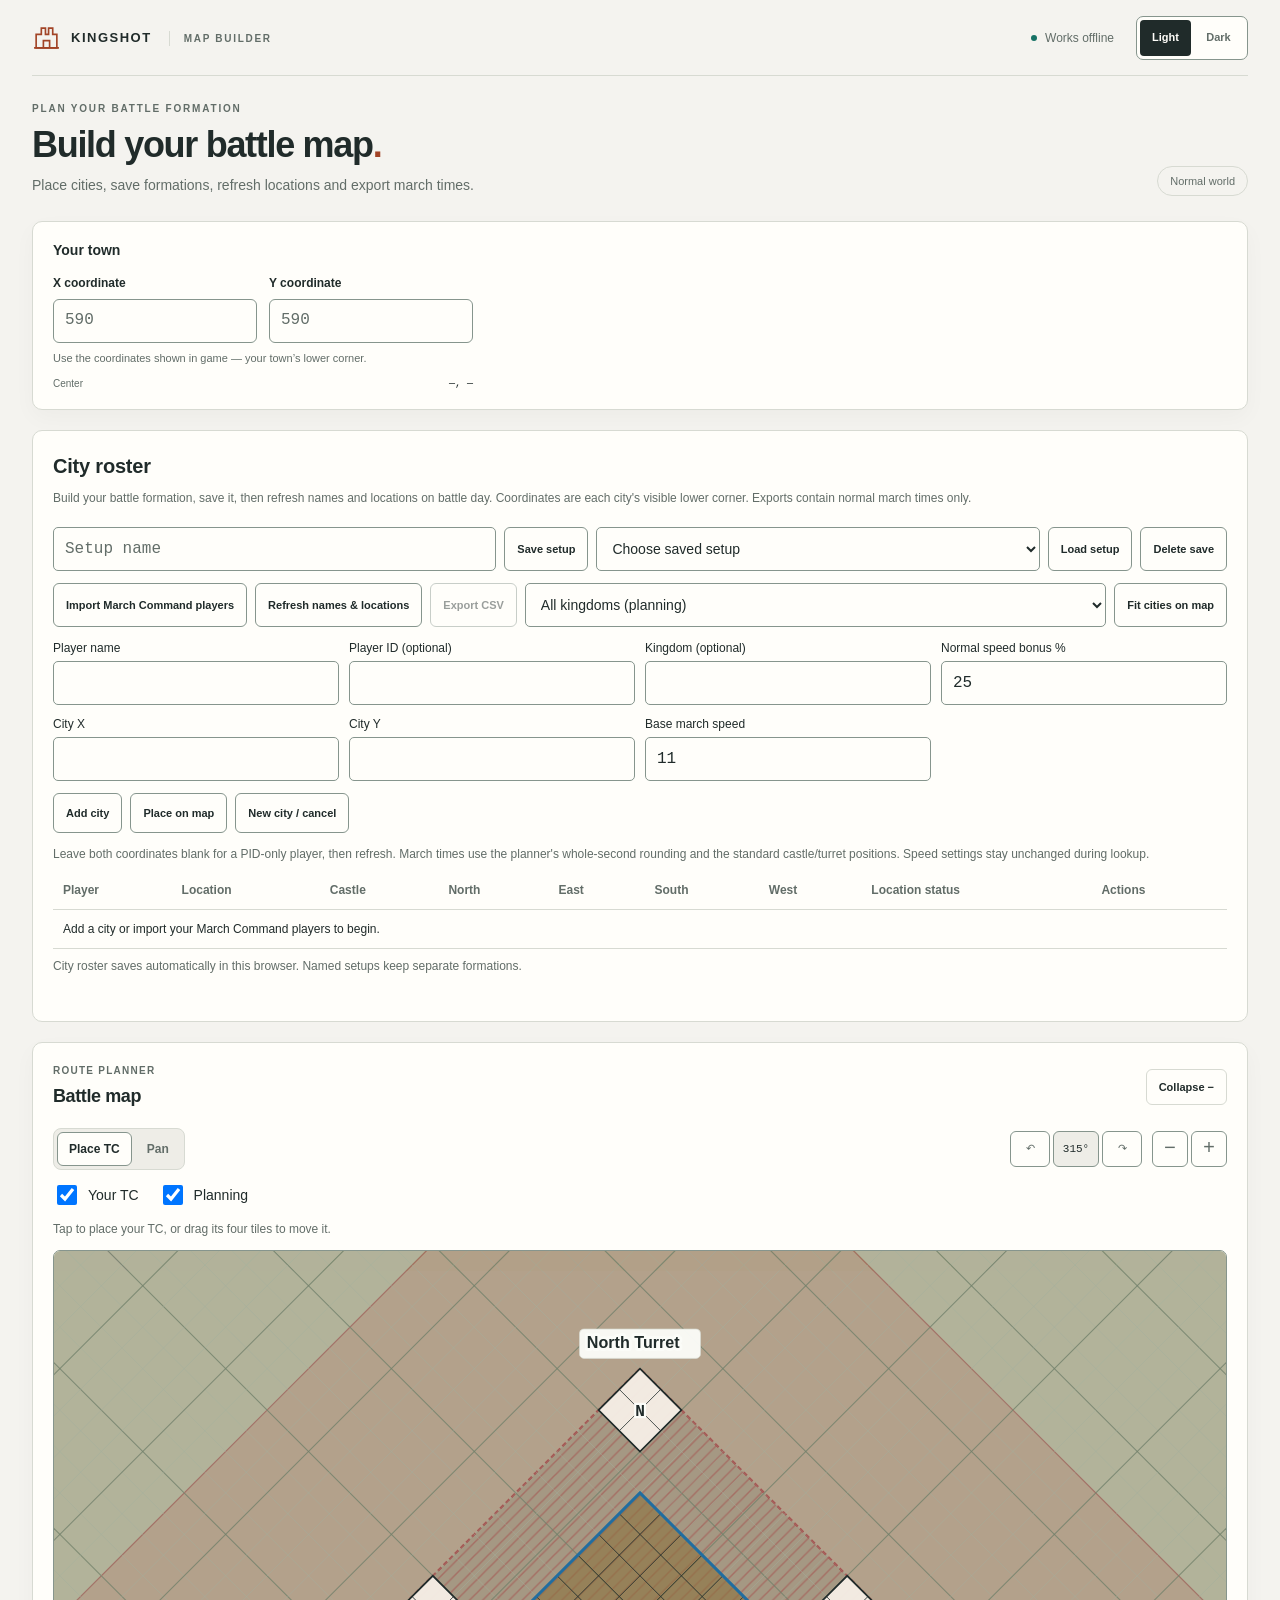
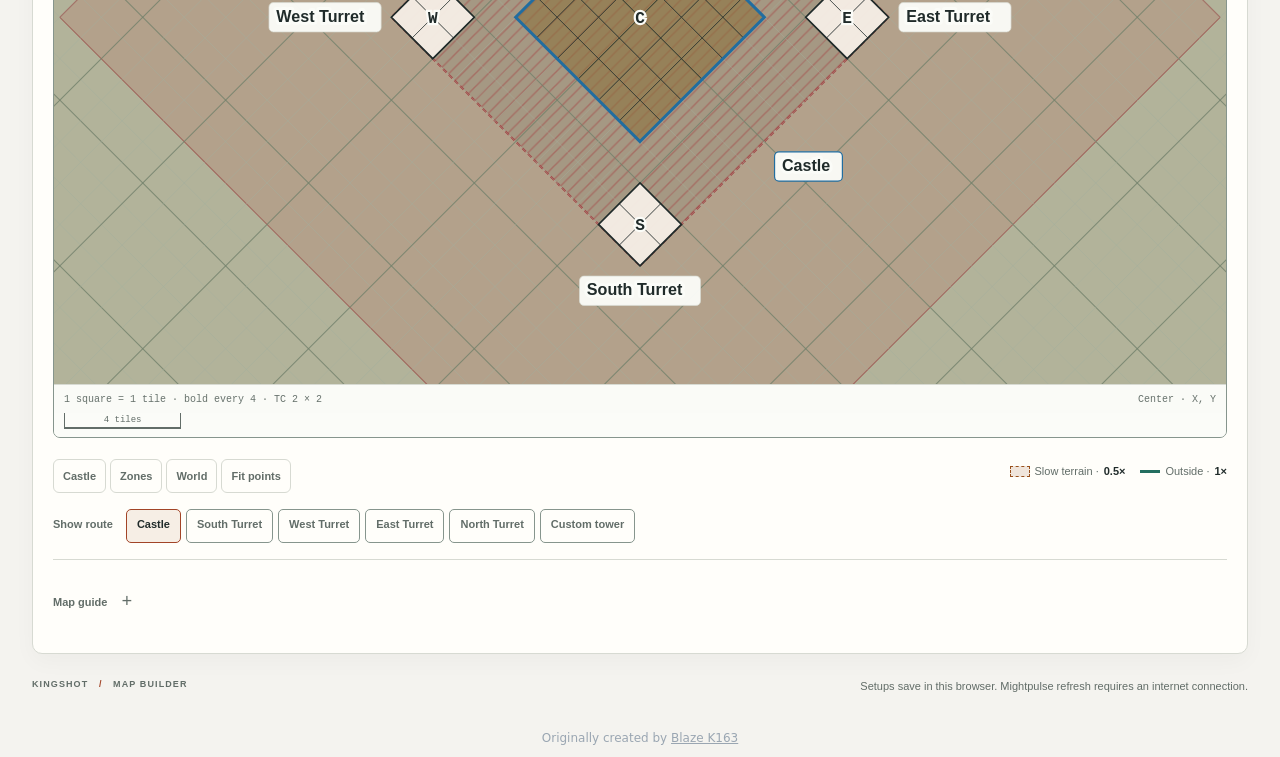
==== map-builder/index.html @ dd264cf0 "Move city formations into Map Builder tab and restore stock March Planner" ====
<!doctype html>
<html lang="en" data-edition="normal-all-marches">
<head>
<meta charset="utf-8"><meta name="viewport" content="width=device-width,initial-scale=1"><meta name="color-scheme" content="light dark">
<meta name="description" content="Build and save Kingshot city formations, refresh player locations and export castle and turret march times.">
<title>Kingshot · Map Builder</title>
<script>try { const theme=localStorage.getItem('march-theme-normal-all-marches'); if (["light", "dark"].includes(theme)) document.documentElement.dataset.theme=theme; } catch {}</script>
<style>
:root{--bg:#f4f3ef;--surface:#fffefa;--surface2:#eeede7;--ink:#202b2a;--muted:#626d68;--line:#d7dad2;--accent:#a24427;--accent-bg:#f6eee5;--pet:#167265;--pet-bg:#e7f2ec;--danger:#a12d32;--input:#fffefa;--focus:#216da0;--shadow:0 8px 22px #1b282308;--mono:ui-monospace,SFMono-Regular,Consolas,"Liberation Mono",monospace;color-scheme:light}
@media(prefers-color-scheme:dark){:root:not([data-theme="light"]){--bg:#111a1a;--surface:#182323;--surface2:#1f2e2d;--ink:#eef1e9;--muted:#a9b8b1;--line:#354642;--accent:#eea681;--accent-bg:#302b24;--pet:#80d8bc;--pet-bg:#203b33;--danger:#ffaaaa;--input:#14201f;--focus:#8acafa;--shadow:none;color-scheme:dark}}
:root[data-theme="dark"]{--bg:#111a1a;--surface:#182323;--surface2:#1f2e2d;--ink:#eef1e9;--muted:#a9b8b1;--line:#354642;--accent:#eea681;--accent-bg:#302b24;--pet:#80d8bc;--pet-bg:#203b33;--danger:#ffaaaa;--input:#14201f;--focus:#8acafa;--shadow:none;color-scheme:dark}
*{box-sizing:border-box}body{margin:0;background:var(--bg);color:var(--ink);font:14px/1.5 -apple-system,BlinkMacSystemFont,"Segoe UI",sans-serif}button,input,select,textarea{font:inherit}button,summary,select{cursor:pointer}button{color:inherit}button:disabled{cursor:default;opacity:.45}a{color:inherit}input,select,textarea{width:100%;min-width:0;background:var(--input);border:1px solid var(--line);color:var(--ink);border-radius:5px;padding:10px 11px;min-height:44px}input{font:16px/1.35 var(--mono);font-variant-numeric:tabular-nums}input::placeholder{color:var(--muted);opacity:.75}input:focus,select:focus{border-color:var(--focus)}:focus-visible{outline:2px solid var(--focus);outline-offset:3px}input[aria-invalid="true"],select[aria-invalid="true"]{border-color:var(--danger)}[hidden]{display:none!important}svg{display:block}h1,h2,h3,p{margin:0}h2{font-size:15px;font-weight:650;letter-spacing:-.2px}h3{font-size:15px;margin-bottom:12px}button{touch-action:manipulation}.app{max-width:1260px;margin:auto;padding:0 32px}.masthead{height:84px;display:flex;align-items:center;justify-content:space-between;border-bottom:1px solid var(--line)}.wordmark{display:flex;align-items:center;gap:10px;text-decoration:none;font-size:13px;font-weight:800;letter-spacing:1.5px}.wordmark svg{width:29px;height:29px;color:var(--accent)}.wordmark-sub{display:inline-block;border-left:1px solid var(--line);margin-left:12px;padding-left:14px;font-size:10px;font-weight:550;letter-spacing:1.7px;color:var(--muted)}.header-tools{display:flex;align-items:center;gap:22px}.offline{display:flex;align-items:center;gap:8px;color:var(--muted);font-size:12px}.offline>span{width:6px;height:6px;border-radius:50%;background:var(--pet)}.icon-button{width:40px;height:40px;border:1px solid var(--line);border-radius:50%;background:transparent;display:grid;place-items:center}.icon-button svg{width:20px;height:20px}.icon-button .sun{display:none}.is-dark .icon-button .sun{display:block}.is-dark .icon-button .moon{display:none}.intro{padding:35px 0 30px;display:flex;justify-content:space-between;gap:20px;align-items:center}.eyebrow{font-size:10px;font-weight:750;letter-spacing:1.8px;color:var(--muted);margin-bottom:8px}h1{font-size:clamp(28px,3.3vw,42px);font-weight:650;letter-spacing:-1.5px;line-height:1.18}h1>span{color:var(--accent)}.intro p{margin-top:10px;color:var(--muted)}.intro-meta{display:grid;gap:7px;text-align:right;font-size:12px;color:var(--muted)}.edition{font-size:10px;font-weight:700;letter-spacing:1.1px;color:var(--accent)}.workspace{display:grid;grid-template-columns:310px minmax(0,1fr);background:var(--surface);border:1px solid var(--line);border-radius:10px;overflow:hidden;box-shadow:var(--shadow)}.controls{border-right:1px solid var(--line)}.control-section{padding:24px;border-bottom:1px solid var(--line)}.control-section:last-child{border:0}.control-section h2{display:flex;align-items:center;gap:8px;margin-bottom:18px}.section-heading{display:flex;align-items:baseline;justify-content:space-between;gap:6px}.step{font:10px var(--mono);color:var(--accent);letter-spacing:-.3px}.text-button{border:0;background:transparent;color:var(--accent);font-size:11px;font-weight:650;padding:9px 0;min-height:40px;white-space:nowrap}.text-button:hover{text-decoration:underline}.field{min-width:0}.field-pair{display:grid;grid-template-columns:1fr 1fr;gap:12px}.field label{display:block;font-size:12px;font-weight:600;margin:0 0 7px}.hint{color:var(--muted);font-size:11px;line-height:1.65;margin-top:9px}.coordinate-readout{margin-top:14px;font-size:10px;color:var(--muted);display:flex;justify-content:space-between;gap:10px}.coordinate-readout span{font-family:var(--mono);color:var(--ink);overflow-wrap:anywhere;text-align:right}.input-affix{position:relative}.input-affix input{padding-right:33px}.input-affix>span{position:absolute;right:13px;top:11px;color:var(--muted);font-family:var(--mono);pointer-events:none}.field-error{display:block;font-size:11px;color:var(--danger);margin-top:5px;line-height:1.5}.field-error:empty{display:none}.base-field{margin-top:19px}.label-note{float:right;font-weight:400;color:var(--muted);font-size:10px}.pet-setting{margin-top:22px;border-top:1px solid var(--line);padding-top:18px}.toggle-label{display:flex;position:relative;align-items:center;justify-content:space-between;gap:16px;cursor:pointer;min-height:38px}.toggle-label strong{display:block;font-size:13px;font-weight:650}.toggle-label small{color:var(--muted);font-size:11px}.toggle-label input{position:absolute;right:0;width:40px;height:24px;min-height:0;opacity:0;margin:0}.switch{flex:none;display:block;width:38px;height:22px;border-radius:20px;background:var(--muted);padding:3px}.switch:after{content:"";display:block;width:16px;height:16px;border-radius:100%;background:var(--surface)}.toggle-label input:checked+.switch{background:var(--pet)}.toggle-label input:checked+.switch:after{transform:translateX(16px)}.toggle-label input:focus-visible+.switch{outline:2px solid var(--focus);outline-offset:4px}#pet-fields{padding-top:16px}.optional{margin-left:auto;color:var(--muted);font-size:8px;letter-spacing:.8px}.custom-section>.field{margin-top:14px}.results{min-width:0;padding:27px 28px 24px}.results-top{display:flex;align-items:center;justify-content:space-between;gap:12px}.results-top .eyebrow{font-size:9px;margin-bottom:6px}.results-top h2{font-size:24px;letter-spacing:-.6px}.button{border:1px solid var(--line);background:var(--surface);border-radius:5px;font-size:11px;font-weight:600;padding:9px 12px;min-height:38px;display:inline-flex;align-items:center;justify-content:center;gap:7px}.button:not(:disabled):hover,.icon-button:hover{background:var(--surface2)}.button svg{width:16px;height:16px}.result-status{display:flex;align-items:center;gap:8px;background:var(--surface2);padding:10px 12px;border-radius:4px;margin-top:23px;color:var(--muted);font-size:11px;min-height:38px}.status-dot{width:5px;height:5px;border-radius:50%;background:var(--muted);flex:none}.result-status.ready .status-dot{background:var(--pet)}.time-key{display:flex;align-items:center;justify-content:space-between;gap:8px;flex-wrap:wrap;margin:20px 0 12px;font-size:10px;color:var(--muted)}.time-key>span:first-child{display:flex;align-items:center;gap:6px}.key-mark{height:6px;width:6px;background:var(--ink);display:inline-block}table{width:100%;border-collapse:collapse;table-layout:fixed}th{color:var(--muted);font-size:9px;font-weight:650;letter-spacing:1px;text-align:right;padding:13px 12px;border-bottom:1px solid var(--line)}th:first-child{text-align:left;padding-left:0;width:33%}th:last-child{padding-right:0}th.pet-column{color:var(--pet)}#pet-header-state{display:inline-block;font:8px var(--mono);margin-left:4px;color:var(--muted)}td{border-bottom:1px solid var(--line);padding:18px 12px;vertical-align:top;text-align:right;min-width:0}td:first-child{padding-left:0;text-align:left}td:last-child{padding-right:0}tr.castle td{background:var(--accent-bg)}tr.castle td:first-child{padding-left:12px;border-radius:5px 0 0 0;border-left:2px solid var(--accent)}tr.castle td:last-child{padding-right:10px;border-radius:0 5px 0 0}.target-name{font-weight:650;font-size:13px;margin-top:2px;line-height:1.4;overflow-wrap:anywhere}.native-name{display:block;font-size:10px;color:var(--muted);font-weight:400;margin-top:2px}.target-coords{font:10px/1.5 var(--mono);color:var(--muted);margin-top:7px;overflow-wrap:anywhere}.time-value{font:500 30px/1.1 var(--mono);letter-spacing:-1.6px;overflow-wrap:anywhere}.time-value .unit{font-size:12px;letter-spacing:0;margin-left:3px;color:var(--muted)}.pet-cell .time-value{color:var(--pet)}.duration{font:10px/1.4 var(--mono);color:var(--muted);margin:6px 0}.raw{font:9px/1.6 var(--mono);color:var(--muted);overflow-wrap:anywhere;word-break:normal}.raw .raw-label{font-family:-apple-system,BlinkMacSystemFont,"Segoe UI",sans-serif;font-size:9px;letter-spacing:.1px}.empty-value{font:24px/1.2 var(--mono);color:var(--line)}.cell-note{font-size:10px;color:var(--muted);margin-top:5px;line-height:1.5}.cell-error{font-size:11px;line-height:1.5;color:var(--muted)}.result-foot{display:flex;justify-content:space-between;gap:12px;font-size:10px;color:var(--muted);padding:14px 0 20px}details{border-top:1px solid var(--line)}summary{list-style:none;padding:17px 0;display:flex;align-items:center;gap:12px;font-size:12px;font-weight:650;min-height:48px}summary::-webkit-details-marker{display:none}summary:after{content:"+";font:18px var(--mono);color:var(--muted);margin-left:2px}details[open]>summary:after{content:"−"}.summary-note{color:var(--muted);font-size:10px;font-weight:400;margin-left:auto;text-align:right}.details-content{padding:0 0 20px}.details-content p{color:var(--muted);font-size:12px;line-height:1.7;margin-bottom:12px}.route-details .field{max-width:260px;margin-bottom:16px}#route-content{font-size:11px;color:var(--muted)}.route-endpoints{font:11px var(--mono);margin:14px 0;overflow-wrap:anywhere}.segment-list{display:grid;gap:9px;margin:14px 0}.segment{border-left:2px solid var(--line);padding:4px 0 4px 10px;display:grid;gap:4px;overflow-wrap:anywhere}.segment strong{color:var(--ink);font-size:11px}.segment code{font-size:10px;font-family:var(--mono)}.model-note{font-size:11px;line-height:1.75;color:var(--muted);border-top:1px solid var(--line);padding-top:16px}.model-note strong{font-weight:600;color:var(--ink)}.model-note em{font-style:normal}.support{margin-top:24px;border-bottom:1px solid var(--line)}.support details:first-child{border-top:0}.support summary{padding:18px 0;font-size:13px}.support .details-content{padding:2px 0 24px}.preset-grid{display:grid;grid-template-columns:repeat(5,minmax(0,1fr));gap:18px;margin:18px 0}.preset-block{min-width:0}.preset-block h3{font-size:12px;margin-bottom:12px}.preset-block .field-pair{gap:7px}.preset-block input{font-size:13px;padding:8px}.preset-block .field label{font-size:10px}.preset-block .alias-field{margin-top:10px}.preset-block select{font-size:11px;padding:8px}.preset-block .preset-center{font-size:10px;margin:8px 0 0;overflow-wrap:anywhere}.notes-grid{display:grid;grid-template-columns:1fr 1fr;gap:48px}.formula{font-family:var(--mono);background:var(--surface2);border-left:2px solid var(--accent);padding:14px;font-size:11px!important;overflow-wrap:anywhere}footer{display:flex;justify-content:space-between;gap:15px;color:var(--muted);font-size:10px;padding:25px 0 30px}footer>span:first-child{font-weight:650;font-size:9px;letter-spacing:1.1px}.footer-slash{padding:0 7px;color:var(--accent)}.notice{position:fixed;bottom:22px;left:50%;transform:translateX(-50%);max-width:calc(100% - 28px);background:var(--ink);color:var(--surface);font-size:12px;padding:12px 18px;border-radius:6px;box-shadow:0 6px 24px #0002;z-index:3;pointer-events:none}.notice:empty{display:none}#copy-fallback{margin-top:22px}#copy-fallback label{display:block;margin-bottom:8px}#copy-text{font-family:var(--mono);font-size:12px}.sr-only{position:absolute;width:1px;height:1px;padding:0;margin:-1px;overflow:hidden;clip:rect(0,0,0,0);white-space:nowrap;border:0}.no-script{padding:20px;color:var(--danger)}
@media(min-width:1100px){.results{padding-left:36px;padding-right:36px}td{padding-top:19px;padding-bottom:19px}.time-value{font-size:33px}}
@media(max-width:900px){.app{padding:0 22px}.workspace{grid-template-columns:280px minmax(0,1fr)}.control-section{padding:20px}.results{padding:23px 20px}.results-top h2{font-size:21px}.time-value{font-size:26px}.results-top .button{padding:8px;font-size:10px}.time-key{font-size:9px}.preset-grid{grid-template-columns:repeat(3,minmax(0,1fr))}td,th{padding-left:8px;padding-right:8px}.intro-meta{display:none}}
@media(max-width:740px){.app{padding:0 18px}.masthead{height:68px}.wordmark-sub{font-size:8px;margin-left:8px;padding-left:9px}.header-tools{gap:12px}.offline{display:none}.intro{padding:26px 0 22px}.intro p{font-size:12px}.workspace{grid-template-columns:1fr}.controls{border-right:0;display:grid;grid-template-columns:1fr 1fr;border-bottom:1px solid var(--line)}.control-section{padding:20px}.control-section:first-child{border-right:1px solid var(--line)}.control-section:nth-child(2){grid-row:span 2;border-bottom:0}.custom-section{border-right:1px solid var(--line)!important}.results{padding:24px}.results-top h2{font-size:24px}.time-value{font-size:31px}.time-key{font-size:10px}.notes-grid{gap:24px}.model-note{font-size:11px}.result-foot{padding-bottom:16px}}
@media(max-width:510px){.app{padding:0 12px}.wordmark{font-size:11px;letter-spacing:1px}.wordmark-sub{display:none}.intro{padding-top:24px}.eyebrow{font-size:9px}h1{font-size:29px;letter-spacing:-1px}.controls{display:block}.control-section{padding:20px;border-right:0!important}.control-section:nth-child(2){border-bottom:1px solid var(--line)}.control-section h2{font-size:14px}.custom-section{border-right:0!important}.results{padding:23px 14px 20px}.results-top h2{font-size:23px}.results-top .button{font-size:10px;padding:8px}.results-top .eyebrow{font-size:8px}.time-key{font-size:9px;align-items:flex-start;flex-direction:column;gap:4px;margin-top:15px}.result-status{margin-top:18px}.time-value{font-size:26px;letter-spacing:-1.2px}.target-name{font-size:11px}.target-coords{font-size:9px}.native-name{font-size:9px}.raw{font-size:9px}.duration{font-size:9px}th{font-size:8px;letter-spacing:.5px;padding:12px 5px}th:first-child{width:33%}td{padding:18px 5px}tr.castle td:first-child{padding-left:7px}tr.castle td:last-child{padding-right:6px}.pet-column #pet-header-state{display:block;margin-left:0;margin-top:2px}.time-value .unit{font-size:10px;margin-left:2px}.summary-note{font-size:9px;max-width:48%}.support summary{font-size:12px}.preset-grid{grid-template-columns:1fr 1fr;gap:20px 16px}.notes-grid{grid-template-columns:1fr;gap:12px}footer{flex-direction:column;gap:6px}.result-foot{font-size:9px}.cell-note{font-size:9px}.label-note{font-size:10px}}
.raw{margin-top:8px;font-size:11px}.raw .raw-label{font-size:10px}.time-value .unit{margin-left:5px}.toggle-label{min-height:44px}.icon-button{width:44px;height:44px}
@media(min-width:741px){.control-section{padding-top:20px;padding-bottom:20px}.control-section h2{margin-bottom:13px}.base-field{margin-top:15px}.pet-setting{margin-top:17px;padding-top:13px}.hint{line-height:1.55}.coordinate-readout{margin-top:10px}#pet-fields{padding-top:11px}}
@media(max-width:510px){.raw{font-size:10px;line-height:1.6}.raw .raw-label{font-size:9px}.control-section{padding-top:17px;padding-bottom:17px}.control-section h2{margin-bottom:12px}.hint{margin-top:7px;line-height:1.55}.base-field{margin-top:15px}.pet-setting{margin-top:16px;padding-top:12px}.time-value .unit{margin-left:3px}}
:root{--control-line:#86958d}
@media(prefers-color-scheme:dark){:root:not([data-theme="light"]){--control-line:#667e73}}
:root[data-theme="dark"]{--control-line:#667e73}
input,select,textarea,.button,.icon-button{border-color:var(--control-line)}input::placeholder{opacity:1}.mobile-jump{display:none;color:var(--accent);font-size:12px;font-weight:600;padding:12px 0 0;min-height:44px}
@media(max-width:740px){.mobile-jump{display:inline-flex;gap:8px;align-items:center}.raw .raw-label{display:block}}
@media(prefers-reduced-motion:no-preference){.switch:after{transition:transform .15s}}

/* The third choice reveals the portrait; the normal themes retain their compact intro. */
.theme-picker{display:flex;gap:2px;padding:3px;border:1px solid var(--control-line);border-radius:7px;background:var(--surface);flex:none}
.theme-picker button{border:0;border-radius:4px;background:transparent;color:var(--muted);min-height:36px;min-width:51px;padding:8px 10px;font-size:11px;font-weight:650}
.theme-picker button:hover{background:var(--surface2);color:var(--ink)}
.theme-picker button[aria-pressed="true"]{background:var(--ink);color:var(--surface)}
.theme-picker button:focus-visible{outline-offset:1px}

@media(max-width:900px){footer{flex-wrap:wrap}.header-tools{gap:14px}}
@media(max-width:510px){.theme-picker button{min-width:46px;padding:8px;font-size:10px}.masthead{gap:8px}.header-tools{gap:0}}


.display-controls{display:flex;align-items:center;justify-content:flex-end;gap:10px;margin-top:16px;flex-wrap:wrap}
.display-controls>span{font-size:11px;color:var(--muted)}
.format-picker{display:flex;gap:2px;padding:3px;border:1px solid var(--control-line);border-radius:6px;background:var(--surface)}
.format-picker button{border:0;border-radius:3px;background:transparent;color:var(--muted);min-height:36px;padding:8px 12px;font-size:11px;font-weight:600;white-space:nowrap}
.format-picker button:hover{background:var(--surface2);color:var(--ink)}
.format-picker button[aria-pressed="true"]{background:var(--ink);color:var(--surface)}
.format-picker button:focus-visible{outline-offset:1px}
.display-controls+.time-key{margin-top:14px}
@media(max-width:510px){.display-controls{justify-content:space-between;gap:6px}.format-picker button{padding:8px 10px;font-size:10px}.result-foot #time-format-note{text-align:right;max-width:55%}[data-display-format="minutes-seconds"] .time-value{font-size:24px;letter-spacing:-1.2px}}



/* Map edition: a compact plotting surface using the existing theme tokens. */
.map-panel{--map-zone:#eee7d2;--map-zone-edge:#8d7340;--map-grid:#b8c2b6;--map-bg:#edf2e9;--map-route:#326d60;--map-slow:#966522;--map-label:#fafaf5;margin:18px 0 24px;padding:18px;border:1px solid var(--line);border-radius:7px;background:var(--surface);min-width:0}
.is-dark .map-panel{--map-zone:#343628;--map-zone-edge:#bba16b;--map-grid:#4d6258;--map-bg:#14201f;--map-route:#8ac7b2;--map-slow:#efbd78;--map-label:#172421}
[data-theme="mike"] .map-panel{--map-zone:#242c38;--map-zone-edge:#839cab;--map-grid:#3c5068;--map-bg:#0b111c;--map-route:#66dffe;--map-slow:#e3ba8e;--map-label:#101521}
[data-theme="furion"] .map-panel{--map-zone:#303821;--map-zone-edge:#a6a468;--map-grid:#405942;--map-bg:#0d1912;--map-route:#79d7c3;--map-slow:#d8c48b;--map-label:#121f18}
.map-heading{display:flex;justify-content:space-between;align-items:center;gap:10px;margin-bottom:13px}.map-heading .eyebrow{font-size:8px;letter-spacing:1.3px;margin-bottom:5px}.map-heading h3{font-size:16px;font-weight:650;letter-spacing:-.3px;margin:0}.map-badge{font:8px var(--mono);letter-spacing:.8px;color:var(--muted);white-space:nowrap}
.map-toolbar{display:flex;align-items:center;justify-content:space-between;gap:8px;margin-bottom:12px;flex-wrap:wrap}.map-modes,.map-zoom{display:flex;gap:3px}.map-modes{padding:3px;border:1px solid var(--control-line);border-radius:5px}.map-panel button{font-size:11px;font-weight:600;background:var(--surface);color:var(--muted);border:1px solid var(--control-line);border-radius:4px;min-height:40px;padding:8px 11px}.map-modes button{border:0;min-height:34px;padding:7px 12px}.map-panel button:hover{color:var(--ink);background:var(--surface2)}.map-panel button[aria-pressed="true"]{background:var(--ink);color:var(--surface)}.map-zoom button{font:22px/1 var(--mono);width:40px;padding:4px}.map-panel button:focus-visible{outline-offset:2px}
.map-viewport{position:relative;border:1px solid var(--control-line);border-radius:5px;overflow:hidden;background:var(--map-bg)}#march-map-svg{display:block;width:100%;height:auto;aspect-ratio:8/5;touch-action:none;user-select:none;cursor:crosshair;color:var(--ink)}#march-map-svg:focus-visible{outline-offset:-4px}#march-map-svg[data-map-mode="pan"]{cursor:grab}#march-map-svg.is-dragging{cursor:grabbing}.map-readout{position:relative;display:flex;justify-content:space-between;gap:8px;background:var(--map-label);border-top:1px solid var(--line);padding:5px 9px;font:9px/1.4 var(--mono);color:var(--muted);pointer-events:none;opacity:.96}.map-readout span{overflow-wrap:anywhere}
.map-grid-line{stroke:var(--map-grid);stroke-width:.7;opacity:.48;vector-effect:non-scaling-stroke}.map-grid-major{stroke-width:1;opacity:.75}.map-zone-central{fill:var(--map-zone);stroke:var(--map-zone-edge);stroke-width:1.5;stroke-dasharray:6 4;vector-effect:non-scaling-stroke}.map-zone-hatch{stroke:var(--map-zone-edge);stroke-width:.5;opacity:.14}.map-zone-label{fill:var(--ink);font-family:var(--mono);font-weight:600;letter-spacing:.7px;paint-order:stroke;stroke:var(--map-zone);stroke-width:5;stroke-linejoin:round;pointer-events:none}.map-route-normal,.map-route-slow{fill:none;stroke-width:3;vector-effect:non-scaling-stroke;stroke-linecap:round;pointer-events:none}.map-route-normal{stroke:var(--map-route)}.map-route-slow{stroke:var(--map-slow);stroke-dasharray:7 4}.map-route-node{fill:var(--surface);stroke:var(--map-slow);stroke-width:1.5;vector-effect:non-scaling-stroke;pointer-events:none}.map-marker{cursor:pointer;outline:none}.map-marker[data-kind="town"],.map-marker[data-kind="custom"]{cursor:grab}.map-marker-dot{fill:var(--ink);stroke:var(--surface);stroke-width:2;vector-effect:non-scaling-stroke}.map-marker[data-kind="town"] .map-marker-dot{fill:var(--accent)}.map-marker[data-kind="custom"] .map-marker-dot{fill:var(--pet)}.map-marker[data-kind="castle"] .map-marker-dot{fill:var(--accent)}.map-marker-halo{fill:none;stroke:var(--ink);stroke-width:1.5;vector-effect:non-scaling-stroke;opacity:.4}.map-marker.is-selected .map-marker-halo,.map-marker:focus-visible .map-marker-halo{stroke:var(--focus);stroke-width:3;opacity:1}.map-marker:focus-visible .map-marker-dot{stroke:var(--focus);stroke-width:3}.map-marker.is-overlap .map-marker-halo{stroke-dasharray:3 3}.map-marker-label,.map-marker-time{fill:var(--ink);font-family:-apple-system,BlinkMacSystemFont,"Segoe UI",sans-serif;font-weight:600;paint-order:stroke;stroke:var(--map-label);stroke-width:4;stroke-linejoin:round;pointer-events:none}.map-marker-time{font-family:var(--mono);font-weight:400;fill:var(--muted)}.map-cursor-line{stroke:var(--focus);stroke-width:1.5;stroke-dasharray:3 3;vector-effect:non-scaling-stroke;pointer-events:none}.map-cursor-dot{fill:var(--surface);stroke:var(--focus);stroke-width:2;vector-effect:non-scaling-stroke;pointer-events:none}
.map-view-controls{display:flex;gap:6px;margin-top:10px;flex-wrap:wrap}.map-view-controls button{background:transparent;border-color:var(--line);font-size:10px;padding:7px 10px;min-height:36px}.map-legend{display:flex;align-items:center;gap:7px 15px;flex-wrap:wrap;font-size:10px;color:var(--muted);margin:13px 0 10px}.map-legend>span{display:inline-flex;align-items:center;gap:6px}.map-swatch{display:inline-block;width:10px;height:10px;border-radius:2px;background:var(--map-bg);border:1px solid var(--map-grid);flex:none}.map-swatch.slow{background:var(--map-zone);border-color:var(--map-zone-edge)}.map-swatch.town{border-radius:50%;background:var(--accent);border-color:var(--accent)}.map-swatch.custom{background:var(--pet);border-color:var(--pet);transform:rotate(45deg);width:8px;height:8px}.map-help,.map-coordinate-note,.map-status{font-size:11px;line-height:1.55;color:var(--muted)}.map-coordinate-note{font-size:10px;margin-top:4px}.map-status{margin-top:10px;font-size:10px;min-height:16px}.map-selection{margin-top:14px;padding:13px 0 12px;border-top:1px solid var(--line);font-size:12px;line-height:1.65;overflow-wrap:anywhere}.map-selection strong{color:var(--ink)}.map-selection span{font-variant-numeric:tabular-nums}.map-selection p{margin:3px 0 0;color:var(--muted);font-size:11px}.map-targets{display:grid;grid-template-columns:repeat(3,minmax(0,1fr));gap:6px}.map-panel .map-target-button{display:flex;flex-direction:column;align-items:flex-start;text-align:left;padding:9px 10px;gap:4px;min-height:61px;min-width:0;overflow-wrap:anywhere}.map-target-name{font-size:11px;font-weight:650}.map-target-time{font:11px/1.55 var(--mono)}.map-target-state{font-size:10px;font-weight:400}.map-panel .map-target-button[aria-pressed="true"]{background:var(--accent-bg);color:var(--ink);border-color:var(--accent)}.map-panel .map-target-button:disabled{opacity:.75}.map-target-button .pet-time{color:var(--pet)}
@media(max-width:1100px) and (min-width:741px){.map-panel{padding:13px}.map-badge{display:none}.map-modes button{padding:7px 8px}.map-targets{grid-template-columns:repeat(2,minmax(0,1fr))}}
@media(max-width:510px){.map-panel{padding:11px;margin-top:15px;margin-left:-4px;margin-right:-4px}.map-heading h3{font-size:15px}.map-badge{display:none}.map-heading .eyebrow{font-size:8px}.map-toolbar{gap:8px}.map-modes{width:100%;justify-content:space-between}.map-modes button{padding:7px 9px;flex:1;font-size:10px;min-height:36px}.map-zoom{margin-left:auto}.map-toolbar{margin-bottom:8px}.map-readout{font-size:8px;padding:4px 6px}.map-readout span:first-child{max-width:36%}.map-view-controls{gap:4px}.map-view-controls button{padding:7px;font-size:9px;flex:1;min-height:40px}.map-legend{font-size:9px;gap:7px 10px}.map-help{font-size:10px}.map-coordinate-note{font-size:9px}.map-targets{grid-template-columns:repeat(2,minmax(0,1fr))}.map-panel .map-target-button{padding:8px;min-height:67px}.map-target-time{font-size:10px}.map-target-name{font-size:10px}}

.map-marker-icon{color:var(--surface);pointer-events:none}.map-marker-leader{stroke:var(--muted);stroke-width:1;stroke-dasharray:2 2;vector-effect:non-scaling-stroke;pointer-events:none}.map-marker-hit{fill:transparent;stroke:none}

.map-marker-letter{fill:var(--surface);font-family:var(--mono);font-weight:700;pointer-events:none}
.map-marker-origin{fill:var(--ink);pointer-events:none}#map-cluster-note{margin:0 0 9px}
.map-tools{display:flex;align-items:center;gap:12px;margin-left:auto}.map-rotation{display:flex;gap:3px}.map-panel .map-rotation button{font-size:11px;min-width:40px;padding:7px 8px;white-space:nowrap}.map-panel #map-reset-rotation{min-width:46px;color:var(--ink);background:var(--surface2);font-family:var(--mono);font-variant-numeric:tabular-nums}#map-angle{display:inline-block;min-width:3ch;text-align:center}
@media(max-width:510px){.map-tools{width:100%;justify-content:space-between;gap:6px;margin-left:0}.map-tools .map-zoom{margin-left:0}.map-panel .map-rotation button{font-size:10px;padding:7px;min-width:38px}.map-panel #map-reset-rotation{min-width:42px}.map-tools .map-zoom button{width:36px;min-width:36px}}


/* Extend the existing field-tool palette and controls; keep all three editions. */
.march-choice>.field+.field{margin-top:14px}.march-choice{background:var(--accent-bg)}
.conditional-fields{border-top:1px solid var(--line);margin-top:15px;padding-top:14px}
.check-label{display:flex;align-items:center;gap:9px;font-size:12px;font-weight:600;min-height:44px;cursor:pointer}
.check-label input{width:18px;height:18px;min-height:18px;flex:none;accent-color:var(--accent);margin:0}
#hunting-fields{margin-top:18px}#speed-rule{color:var(--accent)}
.march-context{padding:11px 13px;border-left:2px solid var(--accent);background:var(--accent-bg);font-size:12px;line-height:1.65;margin:16px 0 4px}
.march-context:empty{display:none}.march-context strong{font-weight:650}
.cap-note{font-size:10px;color:var(--accent);margin-top:7px}.custom-section>.field-pair{margin-top:14px}
#comparison-kind-field{margin:0 0 14px}#base-speed:disabled{opacity:.75;cursor:not-allowed}
.map-targets:has(>.map-target-button:only-of-type){grid-template-columns:1fr}
.profile-facts{font:11px/1.7 var(--mono);overflow-wrap:anywhere}
@media(min-width:511px) and (max-width:740px){
  .controls{grid-template-columns:1fr 1fr;align-items:start}
  .controls .control-section{grid-row:auto;border-bottom:1px solid var(--line)}
  .controls .march-choice{grid-column:1/-1;border-right:0;display:grid;grid-template-columns:1fr 1fr;gap:0 20px}
  .march-choice h2,.march-choice>.hint,.march-choice>.conditional-fields{grid-column:1/-1}
  .march-choice>.field+.field{margin-top:0}
  .controls .town-section{grid-column:1;grid-row:2}
  .controls .speed-section{grid-column:2;grid-row:2 / span 2;border-left:1px solid var(--line)}
  .controls .custom-section{grid-column:1;grid-row:3;border-right:0!important}
}
@media(max-width:510px){.march-context{font-size:11px}.march-choice{padding-top:20px;padding-bottom:20px}}

/* Battle map: true tile footprints, crisp zones, and two discrete terrain speeds. */
.map-panel{--map-zone:#e9e3d6;--map-zone-edge:#8d7340;--map-grid:#a4b1a0;--map-grid-strong:#71806b;--map-bg:#eef1e8;--map-route:#236e60;--map-slow:#98501c;--map-label:#fbfcf8;--map-forbidden:#a54545;margin:24px 0;padding:20px;border:1px solid var(--line);border-radius:10px;background:var(--surface);min-width:0}
.is-dark .map-panel{--map-zone:#343628;--map-zone-edge:#bba16b;--map-grid:#496052;--map-grid-strong:#8b9e8d;--map-bg:#16201b;--map-route:#76d9bf;--map-slow:#efb175;--map-label:#19251f;--map-forbidden:#ef9494}
[data-theme="mike"] .map-panel{--map-zone:#242c38;--map-zone-edge:#839cab;--map-grid:#3c5068;--map-grid-strong:#839cb8;--map-bg:#0d1420;--map-route:#66dffe;--map-slow:#edb88a;--map-label:#131c2a}
[data-theme="furion"] .map-panel{--map-zone:#303821;--map-zone-edge:#a6a468;--map-grid:#405942;--map-grid-strong:#8caa84;--map-bg:#111d15;--map-route:#79d7c3;--map-slow:#e8c48b;--map-label:#18261c}
.map-heading{display:flex;justify-content:space-between;align-items:center;gap:12px;margin-bottom:18px}.map-heading .eyebrow{font-size:10px;letter-spacing:1.25px;margin-bottom:5px}.map-heading h3{font-size:20px;font-weight:650;letter-spacing:-.4px;margin:0}.map-panel button{font-size:12px;font-weight:600;background:var(--surface);color:var(--muted);border:1px solid var(--control-line);border-radius:6px;min-height:38px;padding:8px 12px}.map-panel button:hover{color:var(--ink);background:var(--surface2)}.map-panel button:focus-visible{outline:2px solid var(--focus);outline-offset:3px}.map-panel button:disabled{opacity:.45;cursor:not-allowed}.map-panel button[aria-pressed="true"]{background:var(--accent-bg);color:var(--ink);border-color:var(--accent)}
#map-content[hidden]{display:none!important}.map-panel.is-collapsed .map-heading{margin-bottom:0}#map-collapse{color:var(--ink);background:transparent;white-space:nowrap;border-color:var(--line);font-size:11px;min-height:36px}
.map-toolbar{display:flex;align-items:center;justify-content:space-between;gap:10px;flex-wrap:wrap}.map-modes,.map-rotation,.map-zoom{display:flex;align-items:center;gap:3px}.map-modes{padding:3px;border:1px solid var(--line);border-radius:8px;background:var(--surface2)}.map-modes button{border:1px solid transparent;background:transparent;min-height:34px;padding:6px 11px}.map-modes button[aria-pressed="true"]{background:var(--surface);border-color:var(--control-line)}.map-tools{display:flex;align-items:center;gap:10px;margin-left:auto}.map-tools button{width:36px;min-width:36px;min-height:36px;padding:3px;font:20px/1 var(--mono)}.map-panel #map-reset-rotation{width:45px;font:11px/1 var(--mono);color:var(--ink);background:var(--surface2)}#map-angle{display:inline-block;min-width:3ch;text-align:center}.map-help{font-size:12px;line-height:1.5;color:var(--muted);margin:10px 0 12px;min-height:18px}
.map-viewport{position:relative;border:1px solid var(--control-line);border-radius:7px;overflow:hidden;background:var(--map-bg)}#march-map-svg{display:block;width:100%;height:auto;aspect-ratio:8/5;touch-action:none;user-select:none;cursor:crosshair;color:var(--ink)}#march-map-svg:focus-visible{outline:2px solid var(--focus);outline-offset:-4px}#march-map-svg[data-map-mode="pan"]{cursor:grab}#march-map-svg.is-dragging{cursor:grabbing}.map-readout{display:flex;justify-content:space-between;align-items:center;gap:10px;background:var(--map-label);border-top:1px solid var(--line);padding:7px 10px 6px;font:10px/1.5 var(--mono);color:var(--muted);pointer-events:none}.map-readout span{overflow-wrap:anywhere}.map-readout span:last-child{text-align:right}.map-readout .is-invalid{color:var(--map-forbidden);font-weight:650}.map-scale-wrap{padding:0 10px 8px;background:var(--map-label);pointer-events:none}#map-scale{display:block;width:80px;white-space:nowrap;border:solid var(--muted);border-width:0 1px 2px;font:9px/1.6 var(--mono);text-align:center;color:var(--muted)}
.map-grid-line{stroke:var(--map-grid);stroke-width:.7;opacity:.63;vector-effect:non-scaling-stroke}.map-grid-major{stroke:var(--map-grid-strong);stroke-width:1.1;opacity:.78}.map-zone-central{fill:var(--map-zone);stroke:var(--map-zone-edge);stroke-width:1.5;vector-effect:non-scaling-stroke}.map-zone-hatch{stroke:var(--map-zone-edge);stroke-width:.5;opacity:.14}.map-zone-label,.map-tracker-zone-label{fill:var(--ink);font-family:var(--mono);font-weight:650;paint-order:stroke;stroke:var(--map-label);stroke-width:4;stroke-linejoin:round;pointer-events:none}.map-route-underlay,.map-route-normal,.map-route-slow{fill:none;vector-effect:non-scaling-stroke;stroke-linecap:round;pointer-events:none}.map-route-underlay{stroke:var(--map-label);stroke-width:7;opacity:.94}.map-route-normal,.map-route-slow{stroke-width:3.4}.map-route-normal{stroke:var(--map-route)}.map-route-slow{stroke:var(--map-slow);stroke-dasharray:8 5}.map-route-node{fill:var(--map-label);stroke:var(--map-slow);stroke-width:2;vector-effect:non-scaling-stroke;pointer-events:none}
.map-tracker-zone{vector-effect:non-scaling-stroke;stroke-width:1}.map-zone-badlands{fill:#e1e2da;stroke:#85745e}.map-zone-plains{fill:#759267;fill-opacity:.18;stroke:#607b57;stroke-opacity:.8}.map-zone-fertile{fill:#558451;fill-opacity:.19;stroke:#477346;stroke-opacity:.85}.map-zone-ruin,.map-zone-ruins{fill:none;stroke:#625b56;stroke-opacity:.9;stroke-width:1}.map-zone-alert{fill:#b64f4b;fill-opacity:.18;stroke:#9e3d3a;stroke-opacity:.9}.map-zone-core{fill:#43534e;fill-opacity:.12;stroke:var(--map-forbidden);stroke-width:2;stroke-dasharray:5 3}.map-core-hatch{stroke:var(--map-forbidden);stroke-width:1;stroke-opacity:.5}.is-dark .map-zone-badlands{fill:var(--map-bg);stroke:#a39784}.is-dark .map-zone-plains{stroke:#9bbd8e;fill-opacity:.25}.is-dark .map-zone-fertile{stroke:#84b581;fill-opacity:.3}.is-dark .map-zone-ruin,.is-dark .map-zone-ruins{stroke:#b5aca4;fill-opacity:.28}.is-dark .map-zone-alert{stroke:#d8837d;fill-opacity:.24}.is-dark .map-zone-core{stroke:var(--map-forbidden);fill-opacity:.2}
.map-marker{cursor:pointer;outline:none}.map-marker[data-kind="town"],.map-marker[data-kind="custom"]{cursor:grab}.map-marker-hit{fill:transparent;stroke:none}.map-footprint-fill{fill:var(--accent-bg);fill-opacity:.96}.map-footprint-cell{fill:none;stroke:var(--ink);stroke-opacity:.6;stroke-width:.85}.map-footprint-outline{fill:none;stroke:var(--ink);stroke-width:1.7}.map-marker[data-kind="town"] .map-footprint-fill{fill:var(--accent)}.map-marker[data-kind="town"] .map-footprint-cell{stroke:var(--surface);stroke-opacity:.95;stroke-width:1.1}.map-marker[data-kind="town"] .map-footprint-outline{stroke:var(--ink);stroke-width:2}.map-marker[data-kind="castle"] .map-footprint-fill{fill:var(--map-zone-edge);fill-opacity:.62}.map-marker[data-kind="custom"] .map-footprint-fill{fill:var(--pet);fill-opacity:.6}.map-marker.is-selected .map-footprint-outline,.map-marker:focus-visible .map-footprint-outline{stroke:var(--focus);stroke-width:3}.map-marker:focus-visible .map-footprint-outline{stroke-dasharray:4 2}.map-footprint-letter{fill:var(--ink);font-family:var(--mono);font-weight:750;paint-order:stroke;stroke:var(--map-label);stroke-width:3;pointer-events:none}.map-label-backdrop{fill:var(--map-label);fill-opacity:.96;stroke:var(--line);stroke-width:.7;vector-effect:non-scaling-stroke}.map-marker.is-selected .map-label-backdrop{stroke:var(--focus);stroke-width:1.2}.map-marker-label,.map-marker-time{fill:var(--ink);font-family:-apple-system,BlinkMacSystemFont,"Segoe UI",sans-serif;font-weight:600;pointer-events:none}.map-marker-time{font-family:var(--mono);font-weight:400;fill:var(--muted)}.map-placement-preview{fill:var(--focus);fill-opacity:.14;stroke:var(--focus);stroke-width:2;stroke-dasharray:4 3}.map-placement-preview.is-invalid{fill:var(--map-forbidden);fill-opacity:.25;stroke:var(--map-forbidden);stroke-width:2.5}.map-cursor-line{stroke:var(--focus);stroke-width:1.5;stroke-dasharray:3 3;vector-effect:non-scaling-stroke;pointer-events:none}
.map-underlay{display:flex;justify-content:space-between;align-items:center;gap:10px 18px;flex-wrap:wrap;margin:11px 0 16px}.map-view-controls{display:flex;gap:4px;flex-wrap:wrap}.map-view-controls button{font-size:11px;min-height:34px;padding:7px 9px;background:transparent;border-color:var(--line)}.map-terrain-key{display:flex;align-items:center;flex-wrap:wrap;gap:8px 15px;color:var(--muted);font-size:11px;line-height:1.5}.map-terrain-key>span{display:inline-flex;align-items:center;gap:5px}.map-terrain-key strong{font-weight:650;color:var(--ink)}.map-terrain-sample{display:inline-block;flex:none;width:20px;border-top:3px solid var(--map-route)}.map-terrain-sample.slow{height:11px;border:1.5px dashed var(--map-slow);background:color-mix(in srgb,var(--map-slow) 14%,transparent)}
.map-destination-picker{display:flex;align-items:baseline;gap:10px 13px;flex-wrap:wrap;margin:0 0 16px}.map-destination-label{font-size:11px;font-weight:600;color:var(--muted);white-space:nowrap}.map-targets{display:flex;flex-wrap:wrap;gap:5px;min-width:0}.map-panel .map-target-button{font-size:11px;min-height:34px;padding:7px 10px;border-radius:5px;white-space:normal;overflow-wrap:anywhere;text-align:left;line-height:1.4}.map-panel .map-target-button[aria-pressed="true"]{background:var(--accent-bg);border-color:var(--accent);color:var(--ink)}.map-guide{border-top:1px solid var(--line);padding-top:11px}.map-guide>summary{font-size:11px;font-weight:600;color:var(--muted);cursor:pointer;width:fit-content;min-height:28px;line-height:28px}.map-guide>summary:hover{color:var(--ink)}.map-guide>summary:focus-visible{outline:2px solid var(--focus);outline-offset:3px}.map-guide-content{font-size:12px;line-height:1.6;color:var(--muted);max-width:76ch;padding-top:7px}.map-guide-content p{margin:10px 0}.map-zone-legend{display:flex;flex-wrap:wrap;gap:8px 16px;margin:2px 0 13px;font-size:11px}.map-zone-legend>span{display:inline-flex;align-items:center;gap:6px}.map-zone-legend i{width:11px;height:11px;border:1px solid #0003;border-radius:2px}.zone-badlands{background:#d8d8d2}.zone-plains{background:#849d78}.zone-fertile{background:#669260}.zone-ruin{background:#827a73}.zone-alert{background:#b65c57}.zone-core{background:#50605b;border-color:var(--map-forbidden)!important;box-shadow:inset 0 0 0 2px var(--map-label)}
.map-terrain-slow-zone{fill:var(--map-slow);fill-opacity:.14;stroke:var(--map-slow);stroke-width:1.8;stroke-dasharray:6 4;vector-effect:non-scaling-stroke}.is-dark .map-terrain-slow-zone{fill-opacity:.11}
@media(max-width:1100px) and (min-width:741px){.map-panel{padding:16px}.map-toolbar{gap:8px}.map-tools{gap:7px}.map-modes button{padding:6px 8px}.map-terrain-key{font-size:10px}}
@media(max-width:540px){.map-panel{padding:14px 12px;margin:20px 0}.map-heading{margin-bottom:14px}.map-heading h3{font-size:18px}.map-heading .eyebrow{font-size:9px}.map-modes{flex:1}.map-modes button{flex:1;padding:7px 8px;min-height:38px;font-size:11px}.map-tools{width:100%;justify-content:space-between;margin:0}.map-tools button{min-width:40px;width:40px;min-height:40px}.map-panel #map-reset-rotation{width:48px}.map-toolbar{gap:7px}.map-help{font-size:11px;margin:9px 0 10px}.map-readout{font-size:9px;gap:8px;padding:7px 8px 5px;align-items:flex-start}.map-readout span:first-child{max-width:47%}.map-readout span:last-child{max-width:51%}.map-scale-wrap{padding:0 8px 7px}.map-underlay{margin:10px 0 14px;gap:10px}.map-view-controls{width:100%;display:grid;grid-template-columns:repeat(4,minmax(0,1fr))}.map-view-controls button{min-height:40px;padding:7px 5px;font-size:10px}.map-terrain-key{font-size:10px;gap:8px 16px}.map-terrain-sample{width:18px}.map-destination-picker{gap:8px;margin-bottom:12px}.map-destination-label{width:100%;font-size:10px}.map-targets{gap:5px}.map-panel .map-target-button{min-height:40px;font-size:10px;padding:8px 10px}.map-guide>summary{font-size:11px;min-height:36px;line-height:36px}.map-guide-content{font-size:11px}.map-zone-legend{font-size:10px;gap:8px 12px}}

/* Public planner: results first, quieter controls, clear numeric hierarchy. */
.app{max-width:1300px;padding:0 32px}.masthead{height:76px}.intro{padding:30px 0 28px}.intro h1{font-size:36px;letter-spacing:-1.3px}.intro p{font-size:14px;margin-top:9px}.world-tag{font-size:11px;color:var(--muted);border:1px solid var(--line);border-radius:30px;padding:6px 12px;white-space:nowrap}
.workspace{grid-template-columns:322px minmax(0,1fr);gap:24px;background:none;border:0;border-radius:0;overflow:visible;box-shadow:none;align-items:start}
.controls{border:1px solid var(--line);border-radius:10px;background:var(--surface);overflow:hidden;box-shadow:var(--shadow)}.control-section{padding:21px 22px}.control-section:last-of-type{border-bottom:0}.control-section h2{font-size:14px;letter-spacing:0;margin-bottom:14px}.march-choice{background:var(--surface)}.choice-fields{display:grid;gap:13px}.field label{font-size:12px;line-height:1.4}.field input,.field select{border-radius:6px;min-height:44px}.field select{font-size:13px}.hint{font-size:11px;line-height:1.55;margin-top:7px}.hint:empty{display:none}.coordinate-readout{font-size:10px;margin-top:9px}.section-heading .text-button{font-size:11px;min-height:30px;padding:0 0 9px}.speed-fields{display:grid;grid-template-columns:minmax(0,1.45fr) minmax(0,1fr);gap:12px}.base-field{margin:0}.pet-setting{margin-top:15px;padding-top:12px}.toggle-label{min-height:35px}.toggle-label strong{font-size:12px}.switch{width:38px}#pet-fields{padding-top:13px}#hunting-fields{margin-top:15px}#speed-rule{font-size:11px}.coordinate-reference{margin-top:13px}.conditional-fields{margin-top:12px;padding-top:12px}
#custom-section{padding-top:0;padding-bottom:0}#destination-settings{border:0}#destination-settings summary{min-height:58px;padding:17px 0;font-size:13px}#destination-settings .summary-note{font-size:10px}.destination-fields{padding-bottom:20px}.destination-fields>.field-pair{margin-top:12px}.custom-section>.field-pair{margin-top:0}.mobile-jump{display:none}
.results{padding:0;display:flex;flex-direction:column;gap:20px;scroll-margin-top:20px}.estimates-card{padding:24px 26px 6px;background:var(--surface);border:1px solid var(--line);border-radius:10px;box-shadow:var(--shadow);min-width:0}.results-top h2{font-size:25px;letter-spacing:-.6px}.results-top .eyebrow{font-size:9px;letter-spacing:1.3px;line-height:1.5;max-width:48ch}.button{min-height:40px;border-radius:6px}.results-top .button{padding:8px 13px;font-size:12px}.result-status{background:none;padding:0;min-height:18px;font-size:12px;margin:12px 0 0;line-height:1.6}.result-status .status-dot{width:5px;height:5px}.march-context{font-size:12px;padding:9px 12px;margin:12px 0 0;border-radius:0 4px 4px 0}.result-toolbar{display:flex;align-items:center;justify-content:space-between;gap:12px;margin:21px 0 13px}.format-picker{border-radius:6px;padding:3px;background:var(--surface2)}.format-picker button{font-size:11px;min-height:32px;min-width:62px;padding:6px 10px}.precision-choice{display:flex;align-items:center;gap:7px;white-space:nowrap;font-size:11px;color:var(--muted);cursor:pointer;min-height:38px}.precision-choice input{min-height:16px;width:16px;height:16px;padding:0;margin:0;accent-color:var(--accent)}
#results-table th{font-size:10px;letter-spacing:.4px;text-transform:none;padding:10px 12px;font-weight:600}#results-table th:first-child{width:42%;padding-left:12px}#results-table td{padding:13px 12px;vertical-align:middle}#results-table td:last-child,#results-table th:last-child{padding-right:12px}.target-name{font-size:13px;margin:0}.target-coords{font-size:10px;margin-top:3px}.target-coords span{display:none}.target-name .native-name{font-size:10px}.result-target{border:0;background:none;color:var(--ink);font-size:13px;font-weight:650;padding:4px 0;text-align:left;cursor:pointer;line-height:1.35}.result-target:hover{color:var(--accent)}.selected-target td{background:var(--accent-bg)}.selected-target td:first-child{box-shadow:inset 2px 0 var(--accent)}.time-value{font-size:29px;letter-spacing:-1.2px;line-height:1.15}.time-value .unit{font-size:11px;color:var(--muted)}.raw{font-size:11px;line-height:1.5;margin-top:6px}.raw .raw-label{font-size:9px;margin-right:4px}.cap-note{font-size:10px;margin-top:5px}.empty-value{font-size:22px;color:var(--muted)}.cell-note{font-size:10px}.cell-error{font-size:11px;color:var(--danger)}.results[data-raw-visible="false"] .raw,.results[data-pet="false"] .pet-cell,.results[data-pet="false"] .pet-column{display:none}.results[data-pet="false"] #results-table th:first-child{width:60%}.result-foot{font-size:11px;padding:13px 0 15px}.raw-description{font-size:11px;line-height:1.6;color:var(--muted);margin-bottom:12px}.route-details summary{font-size:12px;padding:16px 0}.route-details .summary-note{font-size:10px}.route-details .field{max-width:320px}.route-details{margin-top:0}.route-endpoints{font-size:12px}.segment-list{grid-template-columns:repeat(auto-fit,minmax(190px,1fr));gap:12px}.segment{padding:6px 0 6px 12px}.segment strong{font-size:12px}.segment span{font-size:11px}
.empty-results{text-align:center;padding:28px 15px 34px;min-height:225px;border-top:1px solid var(--line)}.empty-results svg{width:48px;height:48px;color:var(--accent);margin:0 auto 13px}.empty-results h3{font-size:17px;letter-spacing:-.2px;margin:0 0 6px}.empty-results p{color:var(--muted);font-size:12px;margin-bottom:15px}.empty-results .button{font-size:11px}.results.is-empty .result-foot,.results.is-empty .route-details,.results.is-empty .result-toolbar,.results.is-empty .result-status{display:none}
#battle-map .map-panel{margin:0;background:var(--surface);border-radius:10px;padding:20px;box-shadow:var(--shadow)}.map-heading h3{font-size:18px}#map-title{letter-spacing:-.4px}.map-panel .map-target-button{font-size:11px}.support{background:var(--surface);border:1px solid var(--line);border-radius:10px;padding:0 22px;margin-top:24px}.support summary{font-size:13px;padding:17px 0}.support .details-content{padding-bottom:20px}.support .details-content p{font-size:12px}.notes-grid{gap:30px}.notes-grid h3{font-size:13px;margin-bottom:8px}footer{padding:24px 0;font-size:11px}.notice{font-size:12px;max-width:min(440px,calc(100% - 32px));text-align:center}.skip-link{position:fixed;top:10px;left:10px;z-index:9;background:var(--ink);color:var(--surface);padding:10px 15px;border-radius:5px;transform:translateY(-160%)}.skip-link:focus{transform:none}
[data-theme="mike"] .intro,[data-theme="furion"] .intro{min-height:206px;margin:22px 0;padding:24px 30px;border-radius:10px}.intro .world-tag{align-self:flex-end}[data-theme="mike"] .intro .world-tag,[data-theme="furion"] .intro .world-tag{display:none}[data-theme="mike"] .intro h1,[data-theme="furion"] .intro h1{font-size:36px;max-width:410px}[data-theme="mike"] .intro p,[data-theme="furion"] .intro p{font-size:12px;max-width:280px}[data-theme="mike"] .intro-copy,[data-theme="furion"] .intro-copy{width:50%}
.skip-link{top:10px;transform:none;clip-path:inset(50%);width:1px;height:1px;overflow:hidden;white-space:nowrap}.skip-link:focus{clip-path:none;width:auto;height:auto;overflow:visible}
@media(min-width:601px){[data-theme="mike"] .mike-portrait img,[data-theme="furion"] .furion-portrait img{height:330px;top:-25px;right:-10px}}
@media(max-width:1050px){.app{padding:0 22px}.workspace{grid-template-columns:290px minmax(0,1fr);gap:18px}.control-section{padding:19px}.estimates-card{padding:22px 20px 5px}.result-toolbar{gap:8px}.precision-choice{font-size:10px}.time-value{font-size:26px}.world-tag{display:none}.intro h1{font-size:32px}.result-target{font-size:12px}.raw{font-size:10px}}
@media(max-width:800px){.workspace{grid-template-columns:1fr;gap:20px}.controls{display:grid;grid-template-columns:1fr 1fr}.controls .control-section{grid-column:auto;grid-row:auto;border:0;border-bottom:1px solid var(--line)}.controls .march-choice{display:block;grid-column:1/-1}.choice-fields{grid-template-columns:1fr 1fr;gap:12px}.controls .town-section{grid-column:1;grid-row:2;border-right:1px solid var(--line)}.controls .speed-section{grid-column:2;grid-row:2 / span 2;border-left:0}.controls .custom-section{grid-column:1;grid-row:3;border-right:1px solid var(--line)!important}.mobile-jump{display:flex;grid-column:1/-1;align-items:center;justify-content:center;min-height:44px;padding:9px;font-size:12px;border-top:1px solid var(--line)}.results-top h2{font-size:25px}.time-value{font-size:29px}.result-target{font-size:13px}.raw{font-size:11px}.controls .march-choice h2{margin-bottom:11px}.support{margin-top:20px}.intro{padding:25px 0}.intro h1{font-size:33px}#battle-map .map-panel{padding:18px}}
@media(max-width:510px){.app{padding:0 14px}.masthead{height:66px}.wordmark{font-size:11px;gap:8px}.wordmark svg{width:24px;height:24px}.theme-picker button{min-width:43px;padding:7px;font-size:10px}.intro{padding:24px 0 21px}.intro .eyebrow{font-size:8px;letter-spacing:1.3px}.intro h1{font-size:29px;letter-spacing:-1px}.intro p{font-size:12px;margin-top:8px}.controls{display:block}.control-section{padding:17px 18px}.controls .control-section{border-right:0!important}.control-section h2{font-size:13px;margin-bottom:12px}.choice-fields{gap:10px;grid-template-columns:1fr 1.12fr}.field select{font-size:12px;padding:10px 8px}.hint{font-size:11px}.speed-fields{grid-template-columns:1.3fr 1fr}.estimates-card{padding:20px 15px 3px}.results-top h2{font-size:23px}.results-top .eyebrow{font-size:8px;letter-spacing:1px;max-width:30ch}.results-top .button{font-size:11px;padding:8px 11px}.result-toolbar{margin-top:17px}.precision-choice{font-size:10px}.format-picker button{min-width:57px;min-height:33px;padding:6px 9px;font-size:10px}#results-table th{font-size:9px;padding:10px 8px}#results-table th:first-child{width:39%;padding-left:8px}#results-table td{padding:13px 8px}#results-table td:last-child,#results-table th:last-child{padding-right:8px}.result-target{font-size:12px}.time-value{font-size:25px}.raw{font-size:10px}.raw .raw-label{display:block;margin-right:0;font-size:9px}.result-foot{font-size:10px}.result-status{font-size:11px}.empty-results{padding:23px 5px 28px;min-height:220px}.empty-results h3{font-size:16px}#battle-map .map-panel{padding:13px;margin:0}.support{padding:0 17px}.support summary{font-size:12px}.notes-grid{grid-template-columns:1fr;gap:16px}.result-toolbar{flex-wrap:wrap}.preset-grid{grid-template-columns:1fr 1fr}footer{font-size:10px;gap:6px}.segment-list{grid-template-columns:1fr}.route-details .summary-note{font-size:9px}
  [data-theme="mike"] .intro,[data-theme="furion"] .intro{min-height:235px;display:block;margin:18px 0;padding:139px 20px 21px}[data-theme="mike"] .intro-copy,[data-theme="furion"] .intro-copy{width:100%;max-width:none}[data-theme="mike"] .intro h1,[data-theme="furion"] .intro h1{font-size:27px;max-width:300px}[data-theme="mike"] .intro p,[data-theme="furion"] .intro p{font-size:11px;margin-top:7px;max-width:300px}[data-theme="mike"] .mike-portrait,[data-theme="furion"] .furion-portrait{height:100%;inset:0}[data-theme="mike"] .intro:after{background:linear-gradient(0deg,#080b18 0%,#080b18e8 28%,#080b1880 55%,transparent 85%)}[data-theme="furion"] .intro:after{background:linear-gradient(0deg,#07110c 0%,#07110ce8 28%,#07110c80 55%,transparent 85%)}[data-theme="mike"] .mike-portrait img{object-position:72% 35%}[data-theme="furion"] .furion-portrait img{object-position:83% 34%}
}
@media(max-width:510px){
  .results[data-raw-visible="true"] #results-table thead{position:absolute;width:1px;height:1px;overflow:hidden;clip-path:inset(50%)}
  .results[data-raw-visible="true"] #target-rows tr{display:grid;grid-template-columns:1fr 1fr;border-top:1px solid var(--line);padding-bottom:5px}
  .results[data-raw-visible="true"] #target-rows td{border:0;padding:10px 12px;min-width:0}
  .results[data-raw-visible="true"] #target-rows td:first-child{grid-column:1/-1;display:flex;align-items:center;justify-content:space-between;gap:10px;padding-bottom:0}
  .results[data-raw-visible="true"] .target-coords{margin:0;text-align:right}
  .results[data-raw-visible="true"] .normal-cell,.results[data-raw-visible="true"] .pet-cell{text-align:left}
  .results[data-raw-visible="true"] .normal-cell:before,.results[data-raw-visible="true"] .pet-cell:before{display:block;font-size:10px;color:var(--muted);margin-bottom:5px;content:'Normal'}
  .results[data-raw-visible="true"] .pet-cell:before{content:'With pet';color:var(--pet)}
  .results[data-raw-visible="true"][data-pet="false"] .normal-cell{grid-column:1/-1}
  .results[data-raw-visible="true"] .raw{font-size:10px;letter-spacing:-.1px}.results[data-raw-visible="true"] .raw>span:last-child{display:none}.results[data-raw-visible="true"] .raw-label:after{content:' seconds'}.results[data-raw-visible="true"] .selected-target td:first-child{box-shadow:none}
  .results[data-raw-visible="true"] #target-rows tr.selected-target{box-shadow:inset 2px 0 var(--accent);background:var(--accent-bg)}
}
@media(min-width:511px) and (max-width:600px){
  [data-theme="mike"] .mike-portrait,[data-theme="furion"] .furion-portrait{inset:0;height:100%}
  [data-theme="mike"] .mike-portrait img,[data-theme="furion"] .furion-portrait img{object-position:78% 45%}
  [data-theme="mike"] .intro:after{background:linear-gradient(90deg,#080b18f5 0%,#080b18e6 28%,#080b1860 52%,transparent 75%)}
  [data-theme="furion"] .intro:after{background:linear-gradient(90deg,#07110cf5 0%,#07110ce6 28%,#07110c60 52%,transparent 75%)}
}
</style>
<link rel="stylesheet" href="city-roster.css"><link rel="stylesheet" href="map-builder.css">
</head>
<body>
<a class="skip-link" href="#main">Skip to map builder</a>
<div class="app">
  <header class="masthead">
    <a class="wordmark" href="#main" aria-label="Kingshot Map Builder"><svg viewBox="0 0 28 28" fill="none" aria-hidden="true"><path d="M4 24V11h5V5h4v6h3V5h4v6h4v13H4Z" stroke="currentColor" stroke-width="1.6"/><path d="M11 24v-7h6v7M2 24h24" stroke="currentColor" stroke-width="1.6"/></svg><span>KINGSHOT <span class="wordmark-sub">MAP BUILDER</span></span></a>
    <div class="header-tools"><span class="offline"><span></span>Works offline</span><div id="theme-toggle" class="theme-picker" role="group" aria-label="Color theme"><button type="button" data-theme-choice="light" aria-pressed="false">Light</button><button type="button" data-theme-choice="dark" aria-pressed="false">Dark</button></div></div>
  </header>
  <main id="main">
    <div class="intro"><div class="intro-copy"><div class="eyebrow">PLAN YOUR BATTLE FORMATION</div><h1>Build your battle map<span>.</span></h1><p>Place cities, save formations, refresh locations and export march times.</p></div><span class="world-tag">Normal world</span></div>
    <div class="workspace">
      <aside class="controls" aria-label="Your TC position">
        <section class="control-section march-choice"><h2>March setup</h2><div class="choice-fields"><div class="field"><label for="march-action">March type</label><select id="march-action" aria-describedby="march-help"></select></div><div class="field"><label for="march-target" id="march-target-label">Target</label><select id="march-target" aria-describedby="march-help"></select></div></div><p id="march-help" class="hint"></p>
          <div id="auto-fields" class="conditional-fields" hidden><label class="check-label"><input id="auto-hunt" type="checkbox">Automatic hunting</label><p class="hint">Time to this target. Auto-hunt chooses targets as it runs.</p></div>
          <div id="boss-fields" class="conditional-fields" hidden><div class="field"><label for="boss-activity">Activity travel limit</label><select id="boss-activity" aria-describedby="boss-help"><option value="">No limit applied</option><option value="2940001">30-second activity cap</option></select></div><p id="boss-help" class="hint">Choose the travel limit for your world boss event.</p></div>
        </section>
        <section class="control-section town-section"><div class="section-heading"><h2>Your town</h2><button id="example" class="text-button" type="button">Try example ↗</button></div>
          <div class="field-pair"><div class="field"><label for="town-x">X coordinate</label><input id="town-x" type="number" step="any" inputmode="decimal" placeholder="590" aria-describedby="town-x-error town-placement-error town-help"><span class="field-error" id="town-x-error"></span></div><div class="field"><label for="town-y">Y coordinate</label><input id="town-y" type="number" step="any" inputmode="decimal" placeholder="590" aria-describedby="town-y-error town-placement-error town-help"><span class="field-error" id="town-y-error"></span></div></div>
          <p id="town-placement-error" class="field-error" role="status"></p><p class="hint" id="town-help">Use the coordinates shown in game — your town’s lower corner.</p><p id="origin-center" class="coordinate-readout">Center <span>—, —</span></p>
        </section>
        <section class="control-section speed-section"><h2>March bonuses</h2><div class="speed-fields">
          <div class="field"><label for="normal-bonus">March speed bonus</label><div class="input-affix"><input id="normal-bonus" type="number" value="0" min="0" step="any" inputmode="decimal" aria-describedby="normal-bonus-error bonus-help"><span>%</span></div><span class="field-error" id="normal-bonus-error"></span></div>
          <div class="field base-field"><label for="base-speed">Base speed</label><input id="base-speed" type="number" value="11" min="0" step="any" inputmode="decimal" aria-describedby="base-speed-error base-help"><span class="field-error" id="base-speed-error"></span></div>
          </div><p class="hint" id="bonus-help">Keep pet and hunting bonuses separate.</p><p class="hint" id="base-help">Base speed at 0% bonus. Default: 11.</p><p class="hint" id="speed-rule"></p>
          <div id="hunting-fields" hidden><div class="field"><label for="hunting-bonus">Hunting march bonus</label><div class="input-affix"><input id="hunting-bonus" type="number" value="0" min="0" step="any" inputmode="decimal" aria-describedby="hunting-bonus-error hunting-help"><span>%</span></div><span class="field-error" id="hunting-bonus-error"></span><p class="hint" id="hunting-help">Include applicable hero bonuses here, once.</p></div></div>
          <div class="pet-setting"><label class="toggle-label" for="pet-enabled"><span><strong>Compare pet buff</strong></span><input id="pet-enabled" type="checkbox"><span class="switch" aria-hidden="true"></span></label><div id="pet-fields" hidden><div class="field"><label for="pet-bonus">Pet march bonus</label><div class="input-affix"><input id="pet-bonus" type="number" min="0" step="any" inputmode="decimal" placeholder="e.g. 30" aria-describedby="pet-bonus-error pet-help"><span>%</span></div><span class="field-error" id="pet-bonus-error"></span><p class="hint" id="pet-help">Added to your march speed bonus.</p></div></div></div>
        </section>
        <section class="control-section custom-section" id="custom-section"><details id="destination-settings"><summary><span id="destination-title">Custom destination</span><span id="destination-optional" class="summary-note">Optional</span></summary><div class="destination-fields">
          <div class="field" id="comparison-kind-field"><label for="comparison-kind">Target type</label><select id="comparison-kind"><option value="tower">Tower</option><option value="castle">Castle</option></select></div>
          <div class="field-pair"><div class="field"><label for="custom-x">X coordinate</label><input id="custom-x" type="number" step="any" inputmode="decimal" placeholder="X" aria-describedby="custom-x-error custom-placement-error destination-help"><span class="field-error" id="custom-x-error"></span></div><div class="field"><label for="custom-y">Y coordinate</label><input id="custom-y" type="number" step="any" inputmode="decimal" placeholder="Y" aria-describedby="custom-y-error custom-placement-error destination-help"><span class="field-error" id="custom-y-error"></span></div></div><p id="custom-placement-error" class="field-error" role="status"></p>
          <div class="field coordinate-reference"><label for="custom-anchor">Coordinates refer to</label><select id="custom-anchor"><option value="corner">Visible lower corner</option><option value="point">Movement center</option></select></div><p id="destination-help" class="hint"></p>
        </div></details></section>
        <section class="control-section custom-section" id="leader-section" hidden><h2>Rally leader’s town</h2><div class="field-pair"><div class="field"><label for="leader-x">Leader X</label><input id="leader-x" type="number" step="any" inputmode="decimal" placeholder="X" aria-describedby="leader-x-error leader-placement-error leader-help"><span class="field-error" id="leader-x-error"></span></div><div class="field"><label for="leader-y">Leader Y</label><input id="leader-y" type="number" step="any" inputmode="decimal" placeholder="Y" aria-describedby="leader-y-error leader-placement-error leader-help"><span class="field-error" id="leader-y-error"></span></div></div><p id="leader-placement-error" class="field-error" role="status"></p><div class="field coordinate-reference"><label for="leader-anchor">Coordinates refer to</label><select id="leader-anchor"><option value="corner">Visible lower corner</option><option value="point">Movement center</option></select></div><p class="hint" id="leader-help">Use the leader’s location and your own march bonuses.</p></section>
        <a class="mobile-jump" href="#estimates">View travel times ↓</a>
      </aside>
      <section class="results" id="estimates" aria-label="Map building workspace">
        <div class="estimates-card">
          <div class="results-top"><div><div class="eyebrow" id="result-action-label">ATTACK · CASTLE & TOWERS</div><h2 id="results-title">Travel times</h2></div><button id="copy-results" class="button secondary" type="button" disabled><svg viewBox="0 0 20 20" fill="none" stroke="currentColor" stroke-width="1.5" aria-hidden="true"><rect x="7" y="7" width="9" height="10" rx="1.5"/><path d="M12 7V3H3v10h4"/></svg>Copy</button></div>
          <div id="result-status" class="result-status"><span class="status-dot"></span><span id="status-text">Enter your town coordinates.</span></div><div id="march-context" class="march-context" role="status"></div>
          <div class="result-toolbar"><div class="format-picker" role="group" aria-label="Time format"><button type="button" data-time-format="seconds" aria-pressed="true">Seconds</button><button type="button" data-time-format="minutes-seconds" aria-pressed="false">m:ss</button></div><label class="precision-choice"><input type="checkbox" id="show-raw">Show raw seconds</label></div>
          <div id="empty-results" class="empty-results"><svg viewBox="0 0 56 56" fill="none" aria-hidden="true"><rect x="8" y="8" width="40" height="40" rx="6" stroke="currentColor" stroke-width="1.5"/><path d="M28 8v40M8 28h40" stroke="currentColor" stroke-width="1.5"/><circle cx="28" cy="28" r="7" fill="var(--surface)" stroke="currentColor" stroke-width="1.5"/></svg><h3 id="empty-title">Add your town coordinates</h3><p id="empty-help">Travel times update as you type.</p><button id="empty-map" type="button" class="button secondary">Place your town on the map ↗</button></div>
          <table id="results-table"><caption class="sr-only">Travel time for each destination, with an optional pet comparison and unrounded seconds.</caption><thead><tr><th scope="col">Destination</th><th scope="col">Normal</th><th scope="col" class="pet-column">With pet <span id="pet-header-state">OFF</span></th></tr></thead><tbody id="target-rows"></tbody></table>
          <div class="result-foot"><span id="target-count"></span><span id="time-format-note"></span></div>
          <p class="raw-description" id="raw-display-key" hidden>Raw seconds are the total before rounding.</p><span id="time-display-key" class="sr-only"></span>
          <details class="route-details" id="route-details"><summary><span>Route details</span><span class="summary-note">Terrain & timing</span></summary><div class="details-content"><div class="field"><label for="inspect-target">Destination</label><select id="inspect-target"><option value="castle">Castle</option></select></div><div id="route-content"></div></div></details>
        </div>
        <section id="city-roster" aria-label="Saved city roster"></section>
<div id="battle-map"><section class="map-panel" aria-labelledby="map-title">
  <div class="map-heading"><div><div class="eyebrow">ROUTE PLANNER</div><h3 id="map-title">Battle map</h3></div><button id="map-collapse" type="button" aria-expanded="true" aria-controls="map-content">Collapse −</button></div>
  <div id="map-content">
    <div class="map-toolbar">
      <div class="map-modes" role="group" aria-label="Map action"><button type="button" data-map-mode="town" aria-pressed="true">Place TC</button><button type="button" data-map-mode="custom" aria-pressed="false">Place target</button><button type="button" data-map-mode="pan" aria-pressed="false">Pan</button></div>
      <div class="map-tools">
        <div class="map-rotation" role="group" aria-label="Map rotation"><button id="map-rotate-left" type="button" aria-label="Rotate map counterclockwise by 45 degrees" title="Rotate 45° counterclockwise">↶</button><button id="map-reset-rotation" type="button" aria-label="Reset map rotation to zero degrees" aria-describedby="map-angle" title="Reset rotation to 0°"><span id="map-angle">0°</span></button><button id="map-rotate-right" type="button" aria-label="Rotate map clockwise by 45 degrees" title="Rotate 45° clockwise">↷</button></div>
        <div class="map-zoom" role="group" aria-label="Map zoom"><button id="map-zoom-out" type="button" aria-label="Zoom out">−</button><button id="map-zoom-in" type="button" aria-label="Zoom in">+</button></div>
      </div>
    </div>
    <div class="map-visibility" role="group" aria-label="Map layers" style="display:flex;gap:20px;flex-wrap:wrap;margin:12px 0"><label style="display:flex;align-items:center;gap:8px;cursor:pointer"><input id="map-show-town" type="checkbox" checked style="width:20px;min-height:20px">Your TC</label><label style="display:flex;align-items:center;gap:8px;cursor:pointer"><input id="map-show-planning" type="checkbox" checked style="width:20px;min-height:20px">Planning</label></div>
    <p id="map-help" class="map-help">Tap to place your TC, or drag its four tiles to move it.</p>
    <div class="map-viewport">
      <svg id="march-map-svg" viewBox="0 0 800 500" tabindex="0" role="group" aria-label="Interactive battle map" aria-describedby="map-help map-keyboard-help">
        <title>Castle, turrets, your TC, and destination</title>
        <desc>Top-down map with equal scale on both axes. Each TC covers two by two tiles. The shaded area has a 0.5× terrain speed factor; outside it the factor is 1×. Thin zone outlines are separate from the dashed slow-terrain boundary. The hatched castle core cannot hold a TC.</desc>
        <defs><pattern id="map-zone-pattern" width="10" height="10" patternUnits="userSpaceOnUse"><path d="M0 10L10 0" class="map-zone-hatch"/></pattern><pattern id="map-core-pattern" width="9" height="9" patternUnits="userSpaceOnUse"><path d="M-2 2L2 -2M0 9L9 0M7 11L11 7" class="map-core-hatch"/></pattern></defs>
        <g id="map-zones"></g><g id="map-grid"></g><g id="map-routes"></g><g id="map-markers"></g><g id="map-cursor" aria-hidden="true"></g>
      </svg>
      <div class="map-readout" aria-hidden="true"><span id="map-view-label">1 square = 1 tile · TC 2 × 2</span><span id="map-cursor-label">Center · X, Y</span></div>
      <div class="map-scale-wrap" aria-hidden="true"><span id="map-scale">4 tiles</span></div>
    </div>
    <div class="map-underlay">
      <div class="map-view-controls" role="group" aria-label="Map view"><button id="map-closeup" type="button">Castle</button><button id="map-zones-view" type="button">Zones</button><button id="map-whole-world" type="button">World</button><button id="map-fit" type="button">Fit points</button></div>
      <div class="map-terrain-key" aria-label="Terrain speed factors"><span><i class="map-terrain-sample slow"></i>Slow terrain · <strong>0.5×</strong></span><span><i class="map-terrain-sample normal"></i>Outside · <strong>1×</strong></span></div>
    </div>
    <div class="map-destination-picker"><span class="map-destination-label" id="map-destination-label">Show route</span><div id="map-targets" class="map-targets" role="group" aria-labelledby="map-destination-label"></div></div>
    <p id="map-selection" class="sr-only"></p>
    <details class="map-guide"><summary>Map guide</summary><div class="map-guide-content">
      <div class="map-zone-legend" aria-label="Map zones"><span><i class="zone-badlands"></i>Badlands</span><span><i class="zone-plains"></i>Plains</span><span><i class="zone-fertile"></i>Fertile Land</span><span><i class="zone-ruin"></i>Ruin</span><span><i class="zone-alert"></i>Alert zone</span><span><i class="zone-core"></i>Core · no TCs</span></div>
      <p>The amber shading and dashed border mark 0.5× terrain speed. Outside that border the factor is 1×, with no gradual slowdown. Dashed route sections use the same amber color.</p>
      <p>Thin outlines mark the live tracker's zones. The Ruin zone outline extends one tile beyond the slow-terrain border on its north and east sides. Alert and Core mark separate areas; they do not add another slowdown.</p>
      <p>Your TC covers four tiles in a 2 × 2 square. All four tiles must stay outside the hatched castle core. Other live obstacles and temporary Alert-zone restrictions are not shown.</p>
      <p>Drag your TC or target to move it. Select a destination to see its route. Use Pan to move the map, the curved arrows to rotate by 45°, and Fit points to bring every destination into view.</p>
      <p>Map positions mark movement centers. TC fields use the visible lower corner; its center is one tile higher on both axes. Target fields follow the chosen coordinate reference.</p>
      <p id="map-keyboard-help">Keyboard: arrow keys move the map cursor; Enter places the point. On a movable footprint, arrows move that point. Hold Shift for ten-tile steps. Escape cancels a drag. Coordinate fields also work without dragging.</p>
    </div></details>
    <p id="map-status" class="sr-only" role="status" aria-live="polite" aria-atomic="true"></p>
  </div>
</section>
</div>
      </section>
    </div>
    <section class="support" aria-label="Settings and help">
      <details id="preset-settings"><summary><span>Castle & tower settings</span><span class="summary-note">Coordinates and names</span></summary><div class="details-content"><p>Use visible lower-corner coordinates. You can name the turrets Tower 1–4 to match your alliance.</p><div class="preset-grid" id="preset-fields"></div><p id="alias-error" class="field-error" role="status"></p><button class="button secondary" id="reset-presets" type="button">Restore defaults</button></div></details>
      <details id="calculation-notes"><summary><span>Using the planner</span></summary><div class="details-content notes-grid"><div><h3>Choose the right trip</h3><p>Times cover travel. Rally preparation, fighting, gathering and construction are separate.</p><p>For a rally join, enter the leader’s town and your own bonuses. For a rally lead, enter the rally’s target.</p><p>Use this planner for the normal world map. Special maps, returns and recalls follow different rules.</p><p>The optional 30-second world-boss limit applies to activity 2940001.</p></div><div><h3>Bonuses and terrain</h3><p>Keep ordinary, hunting and pet bonuses in their separate fields. Built-in scout and mercenary bonuses are included automatically.</p><p>Ruin terrain applies a 0.5× speed multiplier; outside terrain applies 1×. Each terrain segment is rounded up before the times are added. Turn on raw seconds to see the total before rounding.</p><p>In-flight 25% and 50% items reduce time remaining. Do not add them to your march speed bonus.</p></div></div></details>
    </section>
    <div id="copy-fallback" hidden><label for="copy-text">Copy your travel times</label><textarea id="copy-text" readonly rows="8"></textarea></div>
  </main>
  <footer><span>KINGSHOT <span class="footer-slash">/</span> MAP BUILDER</span><span>Setups save in this browser. Mightpulse refresh requires an internet connection.</span></footer>
  <div id="notice" class="notice" role="status" aria-live="polite"></div><noscript><p class="no-script">Enable JavaScript to calculate travel times.</p></noscript>
</div>
<script id="calculation-engine">
/*
 * Reference for the supplied Kingshot client's NORMAL-WORLD PvP march preview.
 * This is not an implementation of verified fractional server time.
 * No dependencies, network access, DOM access, or game-code execution.
 * Browser: MarchCalculation.calculateFromVisible({...})
 * Node: require('./march-calculation-reference.js')
 * Verification: node march-calculation-reference.js --verify
 */
const MarchCalculation = (() => {
  'use strict';
  const CENTRAL = Object.freeze({ x1: 552, y1: 552, x2: 647, y2: 647 });
  const PRESETS = Object.freeze({
    castle: Object.freeze({ name: 'Castle', visible: [597, 597], center: [600, 600] }),
    south: Object.freeze({ name: 'South Turret', visible: [594, 594], center: [595, 595] }),
    west: Object.freeze({ name: 'West Turret', visible: [594, 604], center: [595, 605] }),
    east: Object.freeze({ name: 'East Turret', visible: [604, 594], center: [605, 595] }),
    north: Object.freeze({ name: 'North Turret', visible: [604, 604], center: [605, 605] })
  });
  const OFFSETS = Object.freeze({ point: 0, town: 1, tower: 1, castle: 3 });
  function finite(value, name) {
    if (typeof value !== 'number' || !Number.isFinite(value)) throw new TypeError(`${name} must be a finite number`);
    return value;
  }
  function point(value, name) {
    if (!Array.isArray(value) || value.length !== 2) throw new TypeError(`${name} must be [x, y]`);
    return [finite(value[0], `${name}.x`), finite(value[1], `${name}.y`)];
  }
  function center(position, anchor) {
    if (!Object.hasOwn(OFFSETS, anchor)) throw new RangeError('Anchor must be point, town, tower, or castle');
    const p = point(position, 'position'), offset = OFFSETS[anchor];
    return [p[0] + offset, p[1] + offset];
  }
  const same = (a, b) => a[0] === b[0] && a[1] === b[1];
  const squaredDistance = (a, b) => Math.pow(b[0] - a[0], 2) + Math.pow(b[1] - a[1], 2);
  const distance = (a, b) => Math.pow(squaredDistance(a, b), 0.5);
  const nearest = value => Math.floor(value + 0.5); // Matches client boundary-delta rounding, including negatives.
  const inside = p => CENTRAL.x1 <= p[0] && p[0] <= CENTRAL.x2 && CENTRAL.y1 <= p[1] && p[1] <= CENTRAL.y2;
  const cross = (a, b, c) => (a[0] - c[0]) * (b[1] - c[1]) - (a[1] - c[1]) * (b[0] - c[0]);
  const onSegment = (value, a, b, p) => value === 0 && (p[0] - a[0]) * (p[0] - b[0]) <= 0 && (p[1] - a[1]) * (p[1] - b[1]) <= 0;

  // Arithmetic and branch order translated from world_march_util prototype 5.
  function intersection(a, b, c, d) {
    const s1 = cross(a, b, c);
    if (onSegment(s1, a, b, c)) return c;
    const s2 = cross(a, b, d);
    if (onSegment(s2, a, b, d)) return d;
    if (s1 * s2 > 0) return null;
    const s3 = cross(c, d, a);
    if (onSegment(s3, c, d, a)) return a;
    const s4 = s3 + s1 - s2;
    if (onSegment(s4, c, d, b)) return b;
    if (s3 * s4 > 0) return null;
    const fraction = s3 / (s2 - s1);
    return [a[0] + nearest(fraction * (b[0] - a[0])), a[1] + nearest(fraction * (b[1] - a[1]))];
  }

  // Preserves the client order: bottom edge, left edge, top edge, right edge.
  function insideSegment(a, b) {
    let first = inside(a) ? a : null;
    let last = inside(b) ? b : null;
    if (first && last) return [first, last];
    const { x1, y1, x2, y2 } = CENTRAL;
    const bl = [x1, y1], br = [x2, y1], tl = [x1, y2], tr = [x2, y2];
    for (const [c, d] of [[bl, br], [bl, tl], [tl, tr], [br, tr]]) {
      if (first && last) break;
      const hit = intersection(a, b, c, d);
      if (hit) {
        if (!first) first = hit;
        else if (!same(hit, first)) {
          last = hit;
          if (squaredDistance(a, first) > squaredDistance(a, last)) [first, last] = [last, first];
        }
      }
    }
    return first && last ? [first, last] : null;
  }

  function terrainSegments(from, to) {
    const a = point(from, 'from'), b = point(to, 'to');
    if (same(a, b)) throw new RangeError('Same-point routes are unsupported; no game behavior is asserted');
    const inner = insideSegment(a, b);
    if (!inner) return [{ start: a, end: b, terrainMultiplier: 1 }];
    const [first, last] = inner, out = [];
    if (!same(a, first)) out.push({ start: a, end: first, terrainMultiplier: 1 });
    // Deliberately retain a zero-length inner segment if this client branch creates it.
    out.push({ start: first, end: last, terrainMultiplier: 0.5 });
    if (!same(last, b)) out.push({ start: last, end: b, terrainMultiplier: 1 });
    return out;
  }

  function calculateCenters({ from, to, baseSpeed = 11, normalBonusPercent = 0, petEnabled = false, petBonusPercent = 0 }) {
    finite(baseSpeed, 'baseSpeed'); finite(normalBonusPercent, 'normalBonusPercent'); finite(petBonusPercent, 'petBonusPercent');
    if (baseSpeed <= 0 || normalBonusPercent < 0 || petBonusPercent < 0) throw new RangeError('Base speed must be positive and bonuses nonnegative');
    if (typeof petEnabled !== 'boolean') throw new TypeError('petEnabled must be a boolean');
    const effectiveSpeed = baseSpeed * (1 + normalBonusPercent / 100 + (petEnabled ? petBonusPercent / 100 : 0));
    if (!Number.isFinite(effectiveSpeed)) throw new RangeError('Effective speed overflow');
    const segments = terrainSegments(from, to).map(segment => {
      const d = distance(segment.start, segment.end);
      if (!Number.isFinite(d)) throw new RangeError('Coordinate distance overflow');
      const adjustedDistance = d * 1300 / (1300 + d);
      // Preserve the client's operation order for the actual time calculation.
      const factor = 1300 / (d + 1300) * 30;
      const unroundedSeconds = 5 + d * factor / (effectiveSpeed * segment.terrainMultiplier);
      if (!Number.isFinite(unroundedSeconds)) throw new RangeError('March-time calculation exceeds numeric precision');
      return { ...segment, distance: d, adjustedDistance, unroundedSeconds, previewSeconds: Math.ceil(unroundedSeconds) };
    });
    const totalSegmentDistance = segments.reduce((total, s) => total + s.distance, 0);
    if (!(totalSegmentDistance > 0) || !Number.isFinite(totalSegmentDistance)) throw new RangeError('Route distance exceeds numeric precision');
    for (const segment of segments) {
      segment.distanceShareBasisPointsNearest = nearest(10000 * segment.distance / totalSegmentDistance);
    }
    return {
      scope: 'supplied-client-preview', from: point(from, 'from'), to: point(to, 'to'), effectiveSpeed, segments,
      unroundedModelSeconds: segments.reduce((total, s) => total + s.unroundedSeconds, 0),
      clientPreviewSeconds: segments.reduce((total, s) => total + s.previewSeconds, 0)
    };
  }

  function calculateFromVisible({ town, target, customTarget, ...speedInputs }) {
    let to;
    if (target === 'custom') {
      if (!customTarget || !Object.hasOwn(customTarget, 'anchor')) throw new TypeError('Custom targets require an explicit anchor');
      to = center(customTarget.position, customTarget.anchor);
    } else {
      if (!Object.hasOwn(PRESETS, target)) throw new RangeError('Choose castle, south, west, east, north, or custom');
      to = PRESETS[target].center;
    }
    return calculateCenters({ ...speedInputs, from: center(town, 'town'), to });
  }

  return { CENTRAL, PRESETS, center, terrainSegments, calculateCenters, calculateFromVisible };
})();
globalThis.MarchCalculation = MarchCalculation;

</script><script>globalThis.MarchCatalog={"actions":[{"key":"attack","label":"Attack"},{"key":"scout","label":"Scout"},{"key":"gather","label":"Gather"},{"key":"reinforce","label":"Reinforce"},{"key":"leadRally","label":"Lead rally"},{"key":"joinRally","label":"Join rally"},{"key":"camp","label":"Camp"},{"key":"build","label":"Build / repair"},{"key":"intelCombat","label":"Intel combat"}],"targets":{"town":{"key":"town","label":"Town","objectType":1,"width":2,"height":2,"centerOffset":[1.0,1.0],"maxCorner":[1198,1198]},"castle":{"key":"castle","label":"Castle","objectType":20,"width":6,"height":6,"centerOffset":[3.0,3.0],"maxCorner":[1194,1194]},"tower":{"key":"tower","label":"Tower","objectType":24,"width":2,"height":2,"centerOffset":[1.0,1.0],"maxCorner":[1198,1198]},"minorFort":{"key":"minorFort","label":"Facility (3×3)","objectType":23,"width":3,"height":3,"centerOffset":[1.5,1.5],"maxCorner":[1197,1197]},"middleFort":{"key":"middleFort","label":"Sanctuary","objectType":22,"width":6,"height":6,"centerOffset":[3.0,3.0],"maxCorner":[1194,1194]},"majorFort":{"key":"majorFort","label":"Fortress","objectType":21,"width":6,"height":6,"centerOffset":[3.0,3.0],"maxCorner":[1194,1194]},"allianceFlag":{"key":"allianceFlag","label":"Alliance banner","objectType":32,"width":1,"height":1,"centerOffset":[0.5,0.5],"maxCorner":[1199,1199]},"allianceHall":{"key":"allianceHall","label":"Alliance HQ","objectType":31,"width":3,"height":3,"centerOffset":[1.5,1.5],"maxCorner":[1197,1197]},"camp":{"key":"camp","label":"Camp","objectType":5,"width":1,"height":1,"centerOffset":[0.5,0.5],"maxCorner":[1199,1199]},"resource":{"key":"resource","label":"Resource tile","objectType":2,"width":1,"height":1,"centerOffset":[0.5,0.5],"maxCorner":[1199,1199]},"allianceResource":{"key":"allianceResource","label":"Alliance resource","objectType":39,"width":3,"height":3,"centerOffset":[1.5,1.5],"maxCorner":[1197,1197]},"monster":{"key":"monster","label":"Monster","objectType":3,"width":1,"height":1,"centerOffset":[0.5,0.5],"maxCorner":[1199,1199]},"terror":{"key":"terror","label":"Terror","objectType":4,"width":2,"height":2,"centerOffset":[1.0,1.0],"maxCorner":[1198,1198]},"bear":{"key":"bear","label":"Bear Hunt","objectType":33,"width":3,"height":3,"centerOffset":[1.5,1.5],"maxCorner":[1197,1197]},"eventBoss":{"key":"eventBoss","label":"Dreadwolf / event boss","objectType":101,"width":2,"height":2,"centerOffset":[1.0,1.0],"maxCorner":[1198,1198]},"mercenaryPlayer":{"key":"mercenaryPlayer","label":"Mercenary — player target","objectType":102,"width":1,"height":1,"centerOffset":[0.5,0.5],"maxCorner":[1199,1199]},"mercenaryAlliance":{"key":"mercenaryAlliance","label":"Mercenary — alliance target","objectType":103,"width":2,"height":2,"centerOffset":[1.0,1.0],"maxCorner":[1198,1198]},"worldBoss":{"key":"worldBoss","label":"World boss","objectType":105,"width":4,"height":4,"centerOffset":[2.0,2.0],"maxCorner":[1196,1196]},"emptyTile":{"key":"emptyTile","label":"Empty tile","objectType":0,"width":1,"height":1,"centerOffset":[0.5,0.5],"maxCorner":[1199,1199]},"trap":{"key":"trap","label":"Bear Hunt trap","objectType":33,"width":3,"height":3,"centerOffset":[1.5,1.5],"maxCorner":[1197,1197]},"intelMonster":{"key":"intelMonster","label":"Intel combat target","objectType":3,"width":1,"height":1,"centerOffset":[0.5,0.5],"maxCorner":[1199,1199]}},"options":[{"action":"attack","target":"town","actualType":2,"parentType":null,"destination":"town","extraSeconds":5,"timeParameter":30,"usesHuntingBonus":false,"fixedScoutBonusPercent":0,"fixedMercenaryBonusPercent":0,"fixedBaseSpeed":null},{"action":"attack","target":"castle","actualType":20,"parentType":null,"destination":"castle","extraSeconds":5,"timeParameter":30,"usesHuntingBonus":false,"fixedScoutBonusPercent":0,"fixedMercenaryBonusPercent":0,"fixedBaseSpeed":null},{"action":"attack","target":"tower","actualType":21,"parentType":null,"destination":"tower","extraSeconds":5,"timeParameter":30,"usesHuntingBonus":false,"fixedScoutBonusPercent":0,"fixedMercenaryBonusPercent":0,"fixedBaseSpeed":null},{"action":"attack","target":"minorFort","actualType":13,"parentType":null,"destination":"minorFort","extraSeconds":5,"timeParameter":30,"usesHuntingBonus":false,"fixedScoutBonusPercent":0,"fixedMercenaryBonusPercent":0,"fixedBaseSpeed":null},{"action":"attack","target":"middleFort","actualType":15,"parentType":null,"destination":"middleFort","extraSeconds":5,"timeParameter":30,"usesHuntingBonus":false,"fixedScoutBonusPercent":0,"fixedMercenaryBonusPercent":0,"fixedBaseSpeed":null},{"action":"attack","target":"majorFort","actualType":17,"parentType":null,"destination":"majorFort","extraSeconds":5,"timeParameter":30,"usesHuntingBonus":false,"fixedScoutBonusPercent":0,"fixedMercenaryBonusPercent":0,"fixedBaseSpeed":null},{"action":"attack","target":"allianceFlag","actualType":10,"parentType":null,"destination":"allianceFlag","extraSeconds":5,"timeParameter":30,"usesHuntingBonus":false,"fixedScoutBonusPercent":0,"fixedMercenaryBonusPercent":0,"fixedBaseSpeed":null},{"action":"attack","target":"allianceHall","actualType":12,"parentType":null,"destination":"allianceHall","extraSeconds":5,"timeParameter":30,"usesHuntingBonus":false,"fixedScoutBonusPercent":0,"fixedMercenaryBonusPercent":0,"fixedBaseSpeed":null},{"action":"attack","target":"camp","actualType":6,"parentType":null,"destination":"camp","extraSeconds":3,"timeParameter":30,"usesHuntingBonus":false,"fixedScoutBonusPercent":0,"fixedMercenaryBonusPercent":0,"fixedBaseSpeed":null},{"action":"attack","target":"monster","actualType":3,"parentType":null,"destination":"monster","extraSeconds":3,"timeParameter":20,"usesHuntingBonus":true,"fixedScoutBonusPercent":0,"fixedMercenaryBonusPercent":0,"fixedBaseSpeed":null},{"action":"attack","target":"worldBoss","actualType":25,"parentType":null,"destination":"worldBoss","extraSeconds":3,"timeParameter":20,"usesHuntingBonus":true,"fixedScoutBonusPercent":0,"fixedMercenaryBonusPercent":0,"fixedBaseSpeed":null},{"action":"attack","target":"mercenaryPlayer","actualType":502,"parentType":null,"destination":"mercenaryPlayer","extraSeconds":5,"timeParameter":20,"usesHuntingBonus":true,"fixedScoutBonusPercent":0,"fixedMercenaryBonusPercent":2000,"fixedBaseSpeed":null},{"action":"attack","target":"mercenaryAlliance","actualType":504,"parentType":null,"destination":"mercenaryAlliance","extraSeconds":5,"timeParameter":20,"usesHuntingBonus":true,"fixedScoutBonusPercent":0,"fixedMercenaryBonusPercent":2000,"fixedBaseSpeed":null},{"action":"scout","target":"town","actualType":1,"parentType":null,"destination":"town","extraSeconds":2,"timeParameter":30,"usesHuntingBonus":false,"fixedScoutBonusPercent":400,"fixedMercenaryBonusPercent":0,"fixedBaseSpeed":11},{"action":"scout","target":"castle","actualType":22,"parentType":null,"destination":"castle","extraSeconds":5,"timeParameter":30,"usesHuntingBonus":false,"fixedScoutBonusPercent":400,"fixedMercenaryBonusPercent":0,"fixedBaseSpeed":11},{"action":"scout","target":"tower","actualType":23,"parentType":null,"destination":"tower","extraSeconds":5,"timeParameter":30,"usesHuntingBonus":false,"fixedScoutBonusPercent":400,"fixedMercenaryBonusPercent":0,"fixedBaseSpeed":11},{"action":"scout","target":"minorFort","actualType":14,"parentType":null,"destination":"minorFort","extraSeconds":2,"timeParameter":30,"usesHuntingBonus":false,"fixedScoutBonusPercent":400,"fixedMercenaryBonusPercent":0,"fixedBaseSpeed":11},{"action":"scout","target":"middleFort","actualType":16,"parentType":null,"destination":"middleFort","extraSeconds":2,"timeParameter":30,"usesHuntingBonus":false,"fixedScoutBonusPercent":400,"fixedMercenaryBonusPercent":0,"fixedBaseSpeed":11},{"action":"scout","target":"majorFort","actualType":18,"parentType":null,"destination":"majorFort","extraSeconds":2,"timeParameter":30,"usesHuntingBonus":false,"fixedScoutBonusPercent":400,"fixedMercenaryBonusPercent":0,"fixedBaseSpeed":11},{"action":"scout","target":"allianceFlag","actualType":9,"parentType":null,"destination":"allianceFlag","extraSeconds":2,"timeParameter":30,"usesHuntingBonus":false,"fixedScoutBonusPercent":400,"fixedMercenaryBonusPercent":0,"fixedBaseSpeed":11},{"action":"scout","target":"allianceHall","actualType":11,"parentType":null,"destination":"allianceHall","extraSeconds":2,"timeParameter":30,"usesHuntingBonus":false,"fixedScoutBonusPercent":400,"fixedMercenaryBonusPercent":0,"fixedBaseSpeed":11},{"action":"scout","target":"camp","actualType":7,"parentType":null,"destination":"camp","extraSeconds":3,"timeParameter":30,"usesHuntingBonus":false,"fixedScoutBonusPercent":400,"fixedMercenaryBonusPercent":0,"fixedBaseSpeed":11},{"action":"scout","target":"resource","actualType":8,"parentType":null,"destination":"resource","extraSeconds":2,"timeParameter":30,"usesHuntingBonus":false,"fixedScoutBonusPercent":400,"fixedMercenaryBonusPercent":0,"fixedBaseSpeed":11},{"action":"gather","target":"resource","actualType":4,"parentType":null,"destination":"resource","extraSeconds":3,"timeParameter":30,"usesHuntingBonus":false,"fixedScoutBonusPercent":0,"fixedMercenaryBonusPercent":0,"fixedBaseSpeed":null},{"action":"gather","target":"allianceResource","actualType":110,"parentType":null,"destination":"allianceResource","extraSeconds":5,"timeParameter":30,"usesHuntingBonus":false,"fixedScoutBonusPercent":0,"fixedMercenaryBonusPercent":0,"fixedBaseSpeed":null},{"action":"reinforce","target":"town","actualType":5,"parentType":null,"destination":"town","extraSeconds":3,"timeParameter":30,"usesHuntingBonus":false,"fixedScoutBonusPercent":0,"fixedMercenaryBonusPercent":0,"fixedBaseSpeed":null},{"action":"leadRally","target":"town","actualType":100,"parentType":null,"destination":"town","extraSeconds":5,"timeParameter":30,"usesHuntingBonus":false,"fixedScoutBonusPercent":0,"fixedMercenaryBonusPercent":0,"fixedBaseSpeed":null},{"action":"leadRally","target":"castle","actualType":108,"parentType":null,"destination":"castle","extraSeconds":5,"timeParameter":30,"usesHuntingBonus":false,"fixedScoutBonusPercent":0,"fixedMercenaryBonusPercent":0,"fixedBaseSpeed":null},{"action":"leadRally","target":"tower","actualType":109,"parentType":null,"destination":"tower","extraSeconds":5,"timeParameter":30,"usesHuntingBonus":false,"fixedScoutBonusPercent":0,"fixedMercenaryBonusPercent":0,"fixedBaseSpeed":null},{"action":"leadRally","target":"minorFort","actualType":105,"parentType":null,"destination":"minorFort","extraSeconds":5,"timeParameter":30,"usesHuntingBonus":false,"fixedScoutBonusPercent":0,"fixedMercenaryBonusPercent":0,"fixedBaseSpeed":null},{"action":"leadRally","target":"middleFort","actualType":106,"parentType":null,"destination":"middleFort","extraSeconds":5,"timeParameter":30,"usesHuntingBonus":false,"fixedScoutBonusPercent":0,"fixedMercenaryBonusPercent":0,"fixedBaseSpeed":null},{"action":"leadRally","target":"majorFort","actualType":107,"parentType":null,"destination":"majorFort","extraSeconds":5,"timeParameter":30,"usesHuntingBonus":false,"fixedScoutBonusPercent":0,"fixedMercenaryBonusPercent":0,"fixedBaseSpeed":null},{"action":"leadRally","target":"allianceFlag","actualType":103,"parentType":null,"destination":"allianceFlag","extraSeconds":5,"timeParameter":30,"usesHuntingBonus":false,"fixedScoutBonusPercent":0,"fixedMercenaryBonusPercent":0,"fixedBaseSpeed":null},{"action":"leadRally","target":"allianceHall","actualType":104,"parentType":null,"destination":"allianceHall","extraSeconds":5,"timeParameter":30,"usesHuntingBonus":false,"fixedScoutBonusPercent":0,"fixedMercenaryBonusPercent":0,"fixedBaseSpeed":null},{"action":"leadRally","target":"terror","actualType":102,"parentType":null,"destination":"terror","extraSeconds":5,"timeParameter":20,"usesHuntingBonus":true,"fixedScoutBonusPercent":0,"fixedMercenaryBonusPercent":0,"fixedBaseSpeed":null},{"action":"leadRally","target":"bear","actualType":411,"parentType":null,"destination":"bear","extraSeconds":5,"timeParameter":20,"usesHuntingBonus":true,"fixedScoutBonusPercent":0,"fixedMercenaryBonusPercent":0,"fixedBaseSpeed":null},{"action":"leadRally","target":"eventBoss","actualType":501,"parentType":null,"destination":"eventBoss","extraSeconds":5,"timeParameter":20,"usesHuntingBonus":true,"fixedScoutBonusPercent":0,"fixedMercenaryBonusPercent":0,"fixedBaseSpeed":null},{"action":"leadRally","target":"mercenaryPlayer","actualType":503,"parentType":null,"destination":"mercenaryPlayer","extraSeconds":5,"timeParameter":20,"usesHuntingBonus":true,"fixedScoutBonusPercent":0,"fixedMercenaryBonusPercent":2000,"fixedBaseSpeed":null},{"action":"camp","target":"emptyTile","actualType":6,"parentType":null,"destination":"emptyTile","extraSeconds":3,"timeParameter":30,"usesHuntingBonus":false,"fixedScoutBonusPercent":0,"fixedMercenaryBonusPercent":0,"fixedBaseSpeed":null},{"action":"build","target":"allianceFlag","actualType":10,"parentType":null,"destination":"allianceFlag","extraSeconds":5,"timeParameter":30,"usesHuntingBonus":false,"fixedScoutBonusPercent":0,"fixedMercenaryBonusPercent":0,"fixedBaseSpeed":null},{"action":"build","target":"allianceHall","actualType":12,"parentType":null,"destination":"allianceHall","extraSeconds":5,"timeParameter":30,"usesHuntingBonus":false,"fixedScoutBonusPercent":0,"fixedMercenaryBonusPercent":0,"fixedBaseSpeed":null},{"action":"build","target":"trap","actualType":19,"parentType":null,"destination":"trap","extraSeconds":5,"timeParameter":30,"usesHuntingBonus":false,"fixedScoutBonusPercent":0,"fixedMercenaryBonusPercent":0,"fixedBaseSpeed":null},{"action":"intelCombat","target":"intelMonster","actualType":302,"parentType":null,"destination":"intelMonster","extraSeconds":3,"timeParameter":10,"usesHuntingBonus":true,"fixedScoutBonusPercent":0,"fixedMercenaryBonusPercent":0,"fixedBaseSpeed":null},{"action":"joinRally","target":"town","actualType":99,"parentType":100,"destination":"town","extraSeconds":5,"timeParameter":30,"usesHuntingBonus":false,"fixedScoutBonusPercent":0,"fixedMercenaryBonusPercent":0,"fixedBaseSpeed":null},{"action":"joinRally","target":"castle","actualType":99,"parentType":108,"destination":"town","extraSeconds":5,"timeParameter":30,"usesHuntingBonus":false,"fixedScoutBonusPercent":0,"fixedMercenaryBonusPercent":0,"fixedBaseSpeed":null},{"action":"joinRally","target":"tower","actualType":99,"parentType":109,"destination":"town","extraSeconds":5,"timeParameter":30,"usesHuntingBonus":false,"fixedScoutBonusPercent":0,"fixedMercenaryBonusPercent":0,"fixedBaseSpeed":null},{"action":"joinRally","target":"minorFort","actualType":99,"parentType":105,"destination":"town","extraSeconds":5,"timeParameter":30,"usesHuntingBonus":false,"fixedScoutBonusPercent":0,"fixedMercenaryBonusPercent":0,"fixedBaseSpeed":null},{"action":"joinRally","target":"middleFort","actualType":99,"parentType":106,"destination":"town","extraSeconds":5,"timeParameter":30,"usesHuntingBonus":false,"fixedScoutBonusPercent":0,"fixedMercenaryBonusPercent":0,"fixedBaseSpeed":null},{"action":"joinRally","target":"majorFort","actualType":99,"parentType":107,"destination":"town","extraSeconds":5,"timeParameter":30,"usesHuntingBonus":false,"fixedScoutBonusPercent":0,"fixedMercenaryBonusPercent":0,"fixedBaseSpeed":null},{"action":"joinRally","target":"allianceFlag","actualType":99,"parentType":103,"destination":"town","extraSeconds":5,"timeParameter":30,"usesHuntingBonus":false,"fixedScoutBonusPercent":0,"fixedMercenaryBonusPercent":0,"fixedBaseSpeed":null},{"action":"joinRally","target":"allianceHall","actualType":99,"parentType":104,"destination":"town","extraSeconds":5,"timeParameter":30,"usesHuntingBonus":false,"fixedScoutBonusPercent":0,"fixedMercenaryBonusPercent":0,"fixedBaseSpeed":null},{"action":"joinRally","target":"terror","actualType":99,"parentType":102,"destination":"town","extraSeconds":5,"timeParameter":10,"usesHuntingBonus":true,"fixedScoutBonusPercent":0,"fixedMercenaryBonusPercent":0,"fixedBaseSpeed":null},{"action":"joinRally","target":"bear","actualType":99,"parentType":411,"destination":"town","extraSeconds":5,"timeParameter":10,"usesHuntingBonus":true,"fixedScoutBonusPercent":0,"fixedMercenaryBonusPercent":0,"fixedBaseSpeed":null},{"action":"joinRally","target":"eventBoss","actualType":99,"parentType":501,"destination":"town","extraSeconds":5,"timeParameter":10,"usesHuntingBonus":true,"fixedScoutBonusPercent":0,"fixedMercenaryBonusPercent":0,"fixedBaseSpeed":null},{"action":"joinRally","target":"mercenaryPlayer","actualType":99,"parentType":503,"destination":"town","extraSeconds":5,"timeParameter":10,"usesHuntingBonus":true,"fixedScoutBonusPercent":0,"fixedMercenaryBonusPercent":2000,"fixedBaseSpeed":null}],"qualifiedOptions":{"automaticMonster":{"action":"attack","target":"monster","actualType":24,"parentType":null,"destination":"monster","extraSeconds":5,"timeParameter":20,"usesHuntingBonus":true,"fixedScoutBonusPercent":0,"fixedMercenaryBonusPercent":0,"fixedBaseSpeed":null,"qualification":"Explicit-route helper estimate only. Auto-hunt setup has no fixed target and hides its time display."}}};
globalThis.MarchZoneData={"zones":[{"id":"badlands","label":"Badlands","legendLabel":"Badlands","minX":0,"minY":0,"maxXExclusive":1200,"maxYExclusive":1200,"fill":"#d8d8d2","fillAlpha":1,"border":"#85745e","borderAlpha":0.18,"legendColor":"#d8d8d2"},{"id":"plains","label":"Plains","legendLabel":"Plains","minX":300,"minY":300,"maxXExclusive":900,"maxYExclusive":900,"fill":"#759267","fillAlpha":0.075,"border":"#607b57","borderAlpha":0.28,"legendColor":"#849d78"},{"id":"fertile","label":"Fertile Land","legendLabel":"Fertile","minX":450,"minY":450,"maxXExclusive":750,"maxYExclusive":750,"fill":"#558451","fillAlpha":0.09,"border":"#477346","borderAlpha":0.34,"legendColor":"#669260"},{"id":"ruins","label":"Ruin / grey zone","legendLabel":"Ruin","minX":552,"minY":552,"maxXExclusive":648,"maxYExclusive":648,"fill":"#756d67","fillAlpha":0.14,"border":"#625b56","borderAlpha":0.42,"legendColor":"#827a73"},{"id":"alert","label":"Alert / red zone","legendLabel":"Alert","minX":586,"minY":586,"maxXExclusive":614,"maxYExclusive":614,"fill":"#b64f4b","fillAlpha":0.15,"border":"#9e3d3a","borderAlpha":0.52,"legendColor":"#b65c57","permanentNoTownZone":false},{"id":"core","label":"Castle core","legendLabel":"Core","minX":594,"minY":594,"maxXExclusive":606,"maxYExclusive":606,"fill":"#43534e","fillAlpha":0.2,"border":"#31413c","borderAlpha":0.64,"legendColor":"#50605b","permanentNoTownZone":true}],"permanentTownExclusions":[{"id":"castle-core","label":"Castle core — no towns","minX":594,"minY":594,"maxXExclusive":606,"maxYExclusive":606,"test":"any positive-area footprint overlap"}]};
/* Normal-world client-preview rules from KS20260918.
 * Requires the existing MarchCalculation geometry engine; no network or DOM access.
 * Raw seconds are model estimates, not verified fractional server durations.
 */
const MarchTypes = (() => {
  'use strict';

  // Only the caller-verified normal-world catalog, plus qualified auto hunting.
  const DIRECT_IDS = new Set([1, 2, 3, 4, 5, 6, 7, 8, 9, 10, 11, 12, 13, 14, 15, 16, 17, 18, 19,
    20, 21, 22, 23, 24, 25, 100, 102, 103, 104, 105, 106, 107, 108, 109, 110, 302, 411, 501, 502, 503, 504]);
  const PARENTS = new Set([100, 102, 103, 104, 105, 106, 107, 108, 109, 411, 501, 503]);
  const SCOUTS = new Set([1, 7, 8, 9, 11, 14, 16, 18, 22, 23]);
  const HUNTING = new Set([3, 24, 25, 102, 302, 411, 501, 502, 503, 504]);
  const MERCENARIES = new Set([502, 503, 504]);
  const EXTRA = Object.freeze({ 1: 2, 3: 3, 4: 3, 5: 3, 6: 3, 7: 3, 8: 2, 9: 2, 11: 2,
    14: 2, 16: 2, 18: 2, 25: 3, 302: 3 });
  // Config defaults are resolved here. Nullish fallback preserves valid zero values.
  const PARAMETERS = Object.freeze({
    3: [20, 0], 24: [20, 0], 25: [20, 0], 102: [20, 10], 302: [10, 0],
    411: [20, 10], 501: [20, 10], 502: [20, 0], 503: [20, 10], 504: [20, 0]
  });

  function finite(value, name) {
    if (typeof value !== 'number' || !Number.isFinite(value)) throw new TypeError(`${name} must be a finite number`);
    return value;
  }
  function point(value, name) {
    if (!Array.isArray(value) || value.length !== 2) throw new TypeError(`${name} must be [x, y]`);
    return [finite(value[0], `${name}.x`), finite(value[1], `${name}.y`)];
  }
  function centerFromCorner(position, size) {
    const p = point(position, 'position'), dimensions = point(size, 'size');
    if (dimensions.some(value => value <= 0)) throw new RangeError('Object dimensions must be positive');
    return [finite(p[0] + dimensions[0] / 2, 'center.x'), finite(p[1] + dimensions[1] / 2, 'center.y')];
  }
  function resolveProfile(marchType, parentType = null) {
    if (!Number.isInteger(marchType) || (marchType !== 99 && !DIRECT_IDS.has(marchType))) {
      throw new RangeError('Unsupported normal-world march type');
    }
    if (marchType === 99) {
      if (!Number.isInteger(parentType) || !PARENTS.has(parentType)) throw new RangeError('Joining requires a supported parent rally type');
    } else if (parentType !== null && parentType !== undefined && parentType !== 0) {
      throw new RangeError('A parent rally type is only valid for joining a rally');
    }
    const speedType = marchType === 99 ? parentType : marchType;
    return Object.freeze({
      marchType, actualType: marchType, parentType: marchType === 99 ? parentType : null, speedType,
      extraSeconds: EXTRA[marchType] ?? 5,
      timeParameter: marchType === 99 ? (PARAMETERS[parentType]?.[1] ?? 30) : (PARAMETERS[marchType]?.[0] ?? 30),
      usesHuntingBonus: HUNTING.has(speedType),
      fixedScoutBonusPercent: SCOUTS.has(speedType) ? 400 : 0,
      fixedMercenaryBonusPercent: MERCENARIES.has(speedType) ? 2000 : 0,
      fixedBaseSpeed: SCOUTS.has(speedType) ? 11 : null
    });
  }
  function calculateCenters({ from, to, marchType, parentType = null, baseSpeed = 11,
    normalBonusPercent = 0, petEnabled = false, petBonusPercent = 0, huntingBonusPercent = 0, activityId = null }) {
    const profile = resolveProfile(marchType, parentType);
    const start = point(from, 'from'), finish = point(to, 'to');
    finite(baseSpeed, 'baseSpeed');
    for (const [name, value] of Object.entries({ normalBonusPercent, petBonusPercent, huntingBonusPercent })) {
      finite(value, name);
      if (value < 0) throw new RangeError('March bonuses must be nonnegative');
    }
    if (baseSpeed <= 0) throw new RangeError('Base speed must be positive');
    if (typeof petEnabled !== 'boolean') throw new TypeError('petEnabled must be a boolean');
    if (activityId !== null && (!Number.isSafeInteger(activityId) || activityId <= 0)) throw new RangeError('Activity ID must be a positive integer or null');
    const generic = normalBonusPercent / 100 + (petEnabled ? petBonusPercent / 100 : 0);
    const hunting = profile.usesHuntingBonus ? huntingBonusPercent / 100 : 0;
    const base = profile.fixedBaseSpeed ?? baseSpeed;
    // Source order: base * (1 + hunting + generic + scout + mercenary).
    const effectiveSpeed = base * (1 + hunting + generic + profile.fixedScoutBonusPercent / 100 + profile.fixedMercenaryBonusPercent / 100);
    if (!Number.isFinite(effectiveSpeed) || effectiveSpeed <= 0) throw new RangeError('Effective speed exceeds numeric precision');
    const geometry = globalThis.MarchCalculation;
    if (!geometry || typeof geometry.terrainSegments !== 'function') throw new Error('MarchCalculation geometry engine is required');
    const segments = geometry.terrainSegments(start, finish).map(segment => {
      const dx = segment.end[0] - segment.start[0], dy = segment.end[1] - segment.start[1];
      const d = Math.pow(Math.pow(dx, 2) + Math.pow(dy, 2), 0.5);
      if (!Number.isFinite(d)) throw new RangeError('Coordinate distance overflow');
      const adjustedDistance = d * 1300 / (1300 + d);
      const factor = 1300 / (1300 + d) * profile.timeParameter;
      const unroundedSeconds = profile.extraSeconds + d * factor / (effectiveSpeed * segment.terrainMultiplier);
      if (!Number.isFinite(unroundedSeconds)) throw new RangeError('March-time calculation exceeds numeric precision');
      return { ...segment, distance: d, adjustedDistance, unroundedSeconds, previewSeconds: Math.ceil(unroundedSeconds) };
    });
    const totalDistance = segments.reduce((total, segment) => total + segment.distance, 0);
    if (!(totalDistance > 0) || !Number.isFinite(totalDistance)) throw new RangeError('Route distance exceeds numeric precision');
    for (const segment of segments) segment.distanceShareBasisPointsNearest = Math.floor(10000 * segment.distance / totalDistance + 0.5);
    const unroundedModelSeconds = segments.reduce((total, segment) => total + segment.unroundedSeconds, 0);
    const uncappedPreviewSeconds = segments.reduce((total, segment) => total + segment.previewSeconds, 0);
    if (!Number.isFinite(unroundedModelSeconds) || !Number.isSafeInteger(uncappedPreviewSeconds)) throw new RangeError('Total march time exceeds numeric precision');
    const capActive = marchType === 25 && activityId === 2940001;
    const capSeconds = capActive ? 30 : null;
    const clientPreviewSeconds = capActive ? Math.min(uncappedPreviewSeconds, capSeconds) : uncappedPreviewSeconds;
    return {
      scope: 'supplied-client-preview', from: start, to: finish, effectiveSpeed, segments,
      unroundedModelSeconds, clientPreviewSeconds, profile, uncappedPreviewSeconds,
      capActive, capApplied: clientPreviewSeconds < uncappedPreviewSeconds, capSeconds
    };
  }
  return Object.freeze({ calculateCenters, resolveProfile, centerFromCorner });
})();
if (typeof module !== 'undefined' && module.exports) module.exports = MarchTypes;
globalThis.MarchTypes = MarchTypes;

/* Normal-world display zones and the permanent castle-core town exclusion.
 * Separate from the verified time engine: rendering bounds never alter timing.
 */
(() => {
  'use strict';
  const data = globalThis.MarchZoneData;
  const point = p => Array.isArray(p) && p.length === 2 && p.every(Number.isFinite);
  const zones = data.zones.map(zone => Object.freeze({
    id:zone.id, label:zone.label, legendLabel:zone.legendLabel,
    bounds:{x1:zone.minX,y1:zone.minY,x2:zone.maxXExclusive,y2:zone.maxYExclusive},
    className:`map-zone-${zone.id === 'ruins' ? 'ruin' : zone.id}`, fill:zone.fill, fillAlpha:zone.fillAlpha,
    border:zone.border, borderAlpha:zone.borderAlpha, legendColor:zone.legendColor,
    noTowns:zone.permanentNoTownZone === true
  }));
  function townPlacement(center) {
    if (!point(center)) return {valid:false,reason:'Enter both town coordinates.'};
    const [cx,cy] = center;
    if (cx < 1 || cy < 1 || cx > 1199 || cy > 1199) return {valid:false,reason:'All four town tiles must stay inside the map.'};
    for (const zone of data.permanentTownExclusions) {
      if (cx-1 < zone.maxXExclusive && cx+1 > zone.minX && cy-1 < zone.maxYExclusive && cy+1 > zone.minY) {
        return {valid:false,reason:'A TC cannot overlap the castle core. Move all four tiles outside the hatched area.'};
      }
    }
    return {valid:true,reason:''};
  }
  function zoneAt(center) {
    if (!point(center)) return null;
    return [...zones].reverse().find(({bounds:b}) => center[0]>=b.x1 && center[0]<b.x2 && center[1]>=b.y1 && center[1]<b.y2) || null;
  }
  function routeSpeedFactor(from,to) {
    if (!point(from) || !point(to) || from.every((v,i) => v === to[i])) return null;
    // Ratio of moving time with terrain removed to moving time with terrain.
    // Fixed delays, rounding, activity caps, and common speed/C cancel or are
    // excluded. The non-linear distance weights and exact segment split remain.
    let ordinary = 0, actual = 0;
    for (const segment of globalThis.MarchCalculation.terrainSegments(from,to)) {
      const dx=segment.end[0]-segment.start[0], dy=segment.end[1]-segment.start[1];
      const distance=Math.pow(Math.pow(dx,2)+Math.pow(dy,2),0.5);
      const weight=distance*(1300/(1300+distance));
      ordinary += weight;
      actual += weight/segment.terrainMultiplier;
    }
    return actual > 0 && Number.isFinite(actual) ? Math.max(0.5,Math.min(1,ordinary/actual)) : null;
  }
  globalThis.MarchMapRules = Object.freeze({zones:Object.freeze(zones),townPlacement,zoneAt,routeSpeedFactor});
})();

(() => {
  'use strict';
  const NS = 'http://www.w3.org/2000/svg';
  const KEYS = ['castle', 'south', 'west', 'east', 'north', 'custom'];
  const WIDTH = 800, HEIGHT = 500, MIN_SCALE = 0.000001, MAX_SCALE = 48, LIMIT = 1000000000;
  const $ = id => document.getElementById(id);
  const point = p => Array.isArray(p) && p.length === 2 && p.every(Number.isFinite);
  const supported = p => point(p) && p.every(n => Math.abs(n) <= LIMIT);
  const same = (a, b) => point(a) && point(b) && a[0] === b[0] && a[1] === b[1];
  const clamp = (n, min, max) => Math.max(min, Math.min(max, n));
  function activeKeys() { return Array.isArray(state.activeKeys) ? KEYS.filter(key => state.activeKeys.includes(key)) : KEYS; }
  function active(key) { return key === 'town' || activeKeys().includes(key); }
  function snapped(p, kind = mode) {
    const constraint = state.placementConstraints?.[kind];
    if (!constraint || !point(constraint.offset) || !point(constraint.min) || !point(constraint.max)) return p.map(n => clamp(Math.round(n), -LIMIT, LIMIT));
    return p.map((n, axis) => clamp(Math.round(n - constraint.offset[axis]) + constraint.offset[axis], constraint.min[axis], constraint.max[axis]));
  }
  const coords = p => p.map(n => Number.isInteger(n) ? String(n) : String(Number(n.toFixed(3)))).join(', ');
  let svg, nodes, handlers, targetButtons, initialized = false, resizeObserver;
  let state = { from: null, destinations: {}, results: {}, format: n => `${n} s`, petEnabled: false, selectedTarget: 'castle' };
  let view = { x: 600, y: 600, scale: 20 }, mode = 'town', gesture = null, cursor = null, placing = false;
  let unit = 1, lastWidth = 0;
  let rotation = 315, rotationKey, collapsed = false, collapseKey;
  let invalidPlacement = null, cursorKind = 'town';
  let rosterCities = [];
  let showTown = true, showPlanning = true;
  const visibilityKey = 'kingshot.planner.map-visibility.v1';
  function drawCities() {
    let layer = svg.querySelector('#roster-map-layer');
    if (!layer) { layer = el('g', {id:'roster-map-layer', 'pointer-events':'none'}); svg.append(layer); }
    layer.replaceChildren();
    if (!showPlanning) return;
    for (const city of rosterCities) {
      const p=project([city.x+1,city.y+1]);
      if (!inView(p)) continue;
      const g=el('g');
      g.append(el('polygon',{points:footprint([city.x+1,city.y+1],[1,1]).map(v=>v.join(',')).join(' '),fill:'var(--accent)',stroke:'var(--ink)','stroke-width':1,'vector-effect':'non-scaling-stroke','data-city-square':city.id}));
      g.append(el('text',{x:p[0]+9*unit,y:p[1]-8*unit,fill:'var(--ink)','font-size':12*unit,stroke:'var(--surface)','stroke-width':3*unit,'paint-order':'stroke'},city.name));
      layer.append(g);
    }
  }

  function el(name, attrs = {}, text) {
    const node = document.createElementNS(NS, name);
    for (const [key, value] of Object.entries(attrs)) {
      node.setAttribute(key, String(value));
      if (key === 'font-size') node.style.fontSize = `${value}px`;
    }
    if (text !== undefined) node.textContent = text;
    return node;
  }
  function html(name, className, text) {
    const node = document.createElement(name);
    if (className) node.className = className;
    if (text !== undefined) node.textContent = text;
    return node;
  }
  // This orthogonal transform is its own inverse. At 0°, X points right and
  // Y points up; positive angles turn the world clockwise without flattening it.
  function transformDelta(p) {
    const radians = rotation * Math.PI / 180;
    const cosine = Math.cos(radians), sine = Math.sin(radians);
    const c = Math.abs(cosine) < 1e-12 ? 0 : cosine, s = Math.abs(sine) < 1e-12 ? 0 : sine;
    return [c * p[0] + s * p[1], s * p[0] - c * p[1]];
  }
  function project(p) {
    const delta = transformDelta([p[0] - view.x, p[1] - view.y]);
    return [WIDTH / 2 + delta[0] * view.scale, HEIGHT / 2 + delta[1] * view.scale];
  }
  function unproject(p) {
    const delta = transformDelta([(p[0] - WIDTH / 2) / view.scale, (p[1] - HEIGHT / 2) / view.scale]);
    return [view.x + delta[0], view.y + delta[1]];
  }
  function local(event) {
    const matrix = svg.getScreenCTM();
    if (matrix) {
      const p = new DOMPoint(event.clientX, event.clientY).matrixTransform(matrix.inverse());
      return [p.x, p.y];
    }
    const box = svg.getBoundingClientRect();
    return [(event.clientX - box.left) * WIDTH / box.width, (event.clientY - box.top) * HEIGHT / box.height];
  }
  function inView(p, margin = 0) {
    return p.every(Number.isFinite) && p[0] >= -margin && p[0] <= WIDTH + margin && p[1] >= -margin && p[1] <= HEIGHT + margin;
  }
  function announce(message) { $('map-status').textContent = message; }
  function speedTime(result) {
    return result && !result.error && Number.isSafeInteger(result.clientPreviewSeconds) ? state.format(result.clientPreviewSeconds) : '—';
  }
  function summary(key, compact = false) {
    const pair = state.results[key] || {};
    if (!pair.normal || pair.normal.error) return pair.normal?.error || 'Add valid coordinates and speed inputs';
    let value = `${compact ? '' : 'Normal '}${speedTime(pair.normal)}`;
    if (state.petEnabled) value += `${compact ? ' · ' : ' · Pet '}${speedTime(pair.pet)}`;
    return value;
  }
  function name(key) { return key === 'town' ? 'Your town' : state.destinations[key]?.name || (key === 'custom' ? 'Custom destination' : key); }
  function worldPoint(key) { return key === 'town' ? state.from : state.destinations[key]?.to; }
  function cleanView() {
    view.x = clamp(view.x, -LIMIT, LIMIT); view.y = clamp(view.y, -LIMIT, LIMIT);
    view.scale = clamp(view.scale, MIN_SCALE, MAX_SCALE);
  }
  function gridStep() {
    // Nested 1, 2, 4, 8... tile divisions keep both axes aligned as we zoom.
    const pixelsPerTile = view.scale * (lastWidth || WIDTH) / WIDTH;
    return 2 ** Math.max(0, Math.ceil(Math.log2(6 / pixelsPerTile)));
  }
  function drawGrid() {
    nodes.grid.replaceChildren();
    const corners = [[0, 0], [WIDTH, 0], [WIDTH, HEIGHT], [0, HEIGHT]].map(unproject);
    const minX = Math.max(0, Math.min(...corners.map(p => p[0]))), maxX = Math.min(1200, Math.max(...corners.map(p => p[0])));
    const minY = Math.max(0, Math.min(...corners.map(p => p[1]))), maxY = Math.min(1200, Math.max(...corners.map(p => p[1])));
    const step = gridStep();
    for (const axis of [0, 1]) {
      const min = axis === 0 ? minX : minY, max = axis === 0 ? maxX : maxY;
      let count = 0;
      for (let n = Math.ceil(min / step) * step; n <= max && count < 450; n += step, count++) {
        const a = project(axis === 0 ? [n, minY] : [minX, n]);
        const b = project(axis === 0 ? [n, maxY] : [maxX, n]);
        const major = Math.round(n / step) % 4 === 0;
        nodes.grid.append(el('line', { x1: a[0], y1: a[1], x2: b[0], y2: b[1], class: `map-grid-line${major ? ' map-grid-major' : ''}`, 'data-grid-coordinate': n, 'data-grid-axis': axis, 'vector-effect': 'non-scaling-stroke' }));
      }
    }
    $('map-view-label').textContent = `${step === 1 ? '1 square = 1 tile' : `${step.toLocaleString()} tiles per square`} · bold every ${(step * 4).toLocaleString()} · TC 2 × 2`;
    const scale = $('map-scale');
    if (scale) {
      const pixelsPerTile = view.scale * (lastWidth || WIDTH) / WIDTH;
      let tiles = 4;
      while (tiles * pixelsPerTile < 45) tiles *= 2;
      scale.style.width = `${tiles * pixelsPerTile}px`;
      scale.textContent = `${tiles} tiles`;
    }
  }
  function drawZones() {
    nodes.zones.replaceChildren();
    const knownZones=window.MarchMapRules?.zones;
    let slowTerrainDrawn=false;
    function drawSlowTerrain() {
      // Tracker outlines enclose complete map cells; timing uses the exact
      // movement-center bounds. Keep the two visible boundaries separate.
      const c=MarchCalculation.CENTRAL;
      const corners=[[c.x1,c.y1],[c.x2,c.y1],[c.x2,c.y2],[c.x1,c.y2]].map(project);
      const polygon=el('polygon',{points:corners.map(p=>p.join(',')).join(' '),class:'map-terrain-slow-zone','data-terrain-bounds':[c.x1,c.y1,c.x2,c.y2].join(','),'vector-effect':'non-scaling-stroke','pointer-events':'none'});
      polygon.append(el('title',{},`Shaded slow terrain: X ${c.x1}–${c.x2}, Y ${c.y1}–${c.y2}. Terrain speed 0.5×; outside 1×.`));
      nodes.zones.append(polygon);
      slowTerrainDrawn=true;
    }
    if(Array.isArray(knownZones)) {
      const labelBoxes=[];
      for(const zone of knownZones) {
        const b=zone.bounds;
        if(!b||![b.x1,b.y1,b.x2,b.y2].every(Number.isFinite))continue;
        const corners=[[b.x1,b.y1],[b.x2,b.y1],[b.x2,b.y2],[b.x1,b.y2]].map(project);
        const isCore=zone.id==='core'||zone.className?.includes('zone-core');
        const polygon=el('polygon',{points:corners.map(p=>p.join(',')).join(' '),class:`map-tracker-zone ${zone.className||''}`,'data-zone':zone.id,'vector-effect':'non-scaling-stroke','pointer-events':'none'});
        polygon.append(el('title',{},`${zone.label}: X ${b.x1}–${b.x2}, Y ${b.y1}–${b.y2}${isCore?' · No towns':zone.speedMultiplier!==undefined?` · Local terrain speed ×${zone.speedMultiplier}`:''}`));
        nodes.zones.append(polygon);
        // Alert and core markings remain above the slow-terrain shading.
        if(zone.id==='ruins')drawSlowTerrain();
        if(isCore)nodes.zones.append(el('polygon',{points:corners.map(p=>p.join(',')).join(' '),fill:'url(#map-core-pattern)',class:'map-no-town-hatch','pointer-events':'none'}));
        // Labels follow zone edges, remain horizontal, and stay separate from
        // each other. The permanent legend covers borders outside the view.
        const top=corners.reduce((a,p)=>p[1]<a[1]?p:a,corners[0]);
        const mid=[(Math.min(...corners.map(p=>p[0]))+Math.max(...corners.map(p=>p[0])))/2,top[1]+14*unit];
        if(view.scale<=4&&inView(mid, -12*unit)) {
          const width=zone.label.length*6*unit,box={x:mid[0]-width/2,y:mid[1]-11*unit,w:width,h:16*unit};
          if(!labelBoxes.some(other=>intersects(box,other))) {
            nodes.zones.append(el('text',{x:mid[0],y:mid[1],class:'map-tracker-zone-label','text-anchor':'middle','font-size':10*unit,'pointer-events':'none'},zone.label));labelBoxes.push(box);
          }
        }
      }
    }
    if(!slowTerrainDrawn)drawSlowTerrain();
    // The world extent is [0,1200]; cell numbers are 0 through 1199.
    const boundary = [[0, 0], [1200, 0], [1200, 1200], [0, 1200]].map(project);
    const outline = el('polygon', { points: boundary.map(p => p.join(',')).join(' '), fill: 'none', stroke: 'var(--map-zone-edge)', 'stroke-width': 1.5, 'stroke-dasharray': '3 5', 'vector-effect': 'non-scaling-stroke', 'pointer-events': 'none', class: 'map-world-boundary' });
    outline.append(el('title', {}, 'Normal world boundary. Map cells run from 0 to 1199 on each axis.'));
    nodes.zones.append(outline);
  }
  function drawRoute() {
    nodes.routes.replaceChildren();
    if (!showTown) return;
    const result = state.results[state.selectedTarget]?.normal;
    if (!result || result.error || !point(state.from) || !state.destinations[state.selectedTarget]?.to) return;
    for (const segment of result.segments || []) {
      if (!supported(segment.start) || !supported(segment.end)) continue;
      const a = project(segment.start), b = project(segment.end);
      if (![...a, ...b].every(Number.isFinite)) continue;
      const line = el('line', { x1: a[0], y1: a[1], x2: b[0], y2: b[1], class: segment.terrainMultiplier === 0.5 ? 'map-route-slow' : 'map-route-normal', 'vector-effect': 'non-scaling-stroke', 'data-terrain': segment.terrainMultiplier, 'data-start': segment.start.join(','), 'data-end': segment.end.join(',') });
      line.append(el('title', {}, `${segment.terrainMultiplier === 0.5 ? 'Shaded terrain · 0.5×' : 'Outside shaded terrain · 1×'} · ${coords(segment.start)} → ${coords(segment.end)}`));
      nodes.routes.append(el('line', { x1:a[0], y1:a[1], x2:b[0], y2:b[1], class:'map-route-underlay' }), line);
      if (inView(b, 8)) nodes.routes.append(el('circle', { cx: b[0], cy: b[1], r: 3.5 * unit, class: 'map-route-node', 'vector-effect': 'non-scaling-stroke' }));
    }
  }
  const intersects = (a, b) => a.x < b.x + b.w && a.x + a.w > b.x && a.y < b.y + b.h && a.y + a.h > b.y;
  function markerSize(key) {
    if (key === 'town') return [2, 2];
    const supplied = state.destinations[key]?.size;
    if (point(supplied) && supplied.every(n => n > 0)) return supplied;
    return key === 'castle' ? [6, 6] : key === 'custom' ? [1, 1] : [2, 2];
  }
  function markerKind(key) {
    if (key === 'town' || state.destinations[key]?.isTown || state.destinations[key]?.spec?.destination === 'town') return 'town';
    return key === 'castle' ? 'castle' : key === 'custom' ? 'custom' : 'tower';
  }
  function footprint(center, size) {
    const [x, y] = center, [w, h] = size;
    return [[x-w/2,y-h/2],[x+w/2,y-h/2],[x+w/2,y+h/2],[x-w/2,y+h/2]].map(project);
  }
  function footprintNode(center, size, className, relative = [0, 0]) {
    return el('polygon', { points: footprint(center, size).map(p => [p[0]-relative[0],p[1]-relative[1]].join(',')).join(' '), class:className, 'vector-effect':'non-scaling-stroke', 'pointer-events':'none' });
  }
  function placementCheck(kind, center) {
    if (kind !== 'town' && !(kind === 'custom' && markerKind(kind) === 'town')) return {valid:true};
    return window.MarchMapRules?.townPlacement(center) || {valid:true};
  }
  function drawMarkers() {
    const focusKey = document.activeElement?.getAttribute('data-map-marker');
    nodes.markers.replaceChildren();
    const list = ['castle', 'north', 'south', 'west', 'east', 'town', 'custom'].map(key => {
      const fixed = key !== 'town' && key !== 'custom';
      const world = worldPoint(key) || (fixed ? MarchCalculation.PRESETS[key]?.center : null);
      return {key,world,interactive:active(key),size:markerSize(key)};
    }).filter(m => (m.key !== 'town' || showTown) && supported(m.world)).map(m => ({...m, actual:project(m.world), screen:project(m.world)})).filter(m => inView(m.actual, 4 * view.scale));
    const labelBoxes = [...nodes.zones.querySelectorAll('.map-tracker-zone-label')].map(label=>{const box=label.getBBox();return {x:box.x,y:box.y,w:box.width,h:box.height};}), markerBoxes = list.map(m => {
      const corners=footprint(m.world,m.size), xs=corners.map(p=>p[0]), ys=corners.map(p=>p[1]);
      m.box={x:Math.min(...xs),y:Math.min(...ys),w:Math.max(...xs)-Math.min(...xs),h:Math.max(...ys)-Math.min(...ys)};
      return m.box;
    });
    // Every visible footprint stays at its true coordinate and scale. Only
    // text labels may move to avoid overlap; hit areas may be larger on touch.
    const prioritized = [...list].sort((a, b) => (b.key === state.selectedTarget ? 3 : b.key === 'town' ? 2 : 1) - (a.key === state.selectedTarget ? 3 : a.key === 'town' ? 2 : 1));
    for (const marker of prioritized) {
      const key = marker.key, selected = key === state.selectedTarget && marker.interactive, movable = key === 'town' || key === 'custom';
      const kind = markerKind(key), pair = state.results[key] || {};
      const title = key === 'town' ? 'Your TC' : state.destinations[key]?.name || MarchCalculation.PRESETS[key]?.name || name(key);
      const time = key === 'town' ? `${coords(marker.world)} · 2 × 2 tiles` : selected && pair.normal && !pair.normal.error ? summary(key) : '';
      const attrs = { class:`map-marker map-footprint-marker${selected ? ' is-selected' : ''}`, transform:`translate(${marker.screen.join(' ')})`, 'data-kind':kind, 'data-map-center':marker.world.join(','), 'data-footprint':marker.size.join(','), 'aria-label':`${title}. ${marker.size.join(' by ')} tiles. Movement center ${coords(marker.world)}.${key === 'town' ? '' : ` ${summary(key)}.`}${movable ? ' Drag or use arrow keys to move; hold Shift for ten steps.' : marker.interactive ? ' Press Enter to select.' : ''}` };
      if (marker.interactive) Object.assign(attrs, {tabindex:0,role:'button','data-map-marker':key,'aria-pressed':String(selected)});
      else Object.assign(attrs, {'data-map-landmark':key,'aria-hidden':'true'});
      const g=el('g',attrs);
      g.append(el('title',{},`${title} · ${marker.size.join(' × ')} tiles · center ${coords(marker.world)}`));
      if (marker.interactive) {
        const hitW=Math.max(marker.box.w,28*unit),hitH=Math.max(marker.box.h,28*unit);
        g.append(el('rect',{x:-hitW/2,y:-hitH/2,width:hitW,height:hitH,fill:'transparent',stroke:'none',class:'map-marker-hit','pointer-events':'all'}));
      }
      g.append(footprintNode(marker.world,marker.size,'map-footprint-fill',marker.screen));
      if (view.scale / unit >= 3) {
        const [w,h]=marker.size;
        for (let col=0;col<w;col++) for (let row=0;row<h;row++) {
          const center=[marker.world[0]-w/2+col+.5,marker.world[1]-h/2+row+.5];
          const cell=footprintNode(center,[1,1],'map-footprint-cell',marker.screen);
          cell.dataset.cell=`${col},${row}`;g.append(cell);
        }
      }
      g.append(footprintNode(marker.world,marker.size,'map-footprint-outline',marker.screen));
      if (kind !== 'town' && view.scale / unit >= 5) {
        const letter=key==='castle'?'C':{north:'N',south:'S',west:'W',east:'E'}[key];
        if(letter) g.append(el('text',{x:0,y:4*unit,'text-anchor':'middle','font-size':11*unit,class:'map-footprint-letter','pointer-events':'none'},letter));
      }
      if (view.scale >= 4 * unit || selected || key === 'town') {
        const label=title,font=11*unit,lineHeight=15*unit;
        const width=Math.min(270*unit,Math.max(label.length*font*.55,time.length*font*.51))+10*unit;
        const height=time?lineHeight*2+4*unit:lineHeight+5*unit, pad=7*unit;
        const choices=key==='town'?[[-1,0],[-1,1],[0,-1],[0,1],[1,0]]:key==='north'?[[0,-1],[1,-1],[-1,-1],[1,0],[0,1]]:key==='south'?[[0,1],[1,1],[-1,1],[1,0],[0,-1]]:[[1,0],[1,1],[-1,0],[0,-1],[0,1]];
        for(const [dx,dy] of choices) {
          const box={x:marker.screen[0]+(dx>0?marker.box.w/2+pad:dx<0?-marker.box.w/2-pad-width:-width/2),y:marker.screen[1]+(dy<0?-marker.box.h/2-pad-height:dy>0?marker.box.h/2+pad:-height/2),w:width,h:height};
          if(box.x<5*unit||box.y<5*unit||box.x+width>WIDTH-5*unit||box.y+height>HEIGHT-5*unit||labelBoxes.some(b=>intersects(box,b))||markerBoxes.some(b=>intersects(box,b))) continue;
          labelBoxes.push(box);
          const x=box.x-marker.screen[0],y=box.y-marker.screen[1];
          g.append(el('rect',{x,y,width,height,rx:3*unit,class:'map-label-backdrop','pointer-events':'none'}));
          g.append(el('text',{x:x+5*unit,y:y+font+2*unit,class:'map-marker-label','font-size':font,'pointer-events':'none'},label));
          if(time)g.append(el('text',{x:x+5*unit,y:y+font+lineHeight+2*unit,class:'map-marker-time','font-size':10*unit,'pointer-events':'none'},time));
          break;
        }
      }
      marker.element=g;
    }
    list.sort((a,b)=>Number(a.key===state.selectedTarget)-Number(b.key===state.selectedTarget)).forEach(m=>nodes.markers.append(m.element));
    if(focusKey&&!gesture)nodes.markers.querySelector(`[data-map-marker="${focusKey}"]`)?.focus({preventScroll:true});
  }
  function drawCursor() {
    nodes.cursor.replaceChildren();
    if(!point(cursor)||mode==='pan'){ $('map-cursor-label').textContent='Center · X, Y';$('map-cursor-label').classList.remove('is-invalid');return; }
    const kind=gesture?.type==='drag'?gesture.kind:cursorKind;
    const check=placementCheck(kind,cursor), p=project(cursor);
    if(inView(p)) {
      const size=markerSize(kind);
      const poly=footprintNode(cursor,size,`map-placement-preview${check.valid?'':' is-invalid'}`);
      poly.dataset.valid=String(check.valid);poly.dataset.center=cursor.join(',');nodes.cursor.append(poly);
      const r=4*unit;
      nodes.cursor.append(el('path',{d:`M ${p[0]-r} ${p[1]} H ${p[0]+r} M ${p[0]} ${p[1]-r} V ${p[1]+r}`,class:'map-cursor-line','vector-effect':'non-scaling-stroke','pointer-events':'none'}));
    }
    $('map-cursor-label').textContent=`${check.valid?'Center':'Cannot place'} ${coords(cursor)}${check.valid?'':` · ${check.reason || 'Blocked area'}`}`;
    $('map-cursor-label').classList.toggle('is-invalid',!check.valid);
  }
  function drawTargets() {
    for (const key of KEYS) {
      const button = targetButtons[key], dest = state.destinations[key], valid = point(dest?.to);
      button.hidden = !active(key);
      button.style.display = active(key) ? '' : 'none';
      const onscreen = valid && supported(dest.to) && inView(project(dest.to));
      button.setAttribute('aria-pressed', String(state.selectedTarget === key));
      button.querySelector('.map-target-name').textContent = name(key);
      button.title = !valid ? 'Add destination coordinates' : !onscreen ? 'Off view · use Fit points' : `Center ${coords(dest.to)}`;
      button.setAttribute('aria-label', `Show route to ${name(key)}.${!valid ? ' Add destination coordinates.' : ` Center ${coords(dest.to)}.${onscreen ? '' : ' Off the current view.'}`}`);
    }
    const selected = state.destinations[state.selectedTarget];
    $('map-selection').textContent = selected ? `Selected route: ${selected.name}${point(selected.to) ? `, center ${coords(selected.to)}` : ''}. ${summary(state.selectedTarget)}` : 'Choose a destination to inspect its route.';
  }
  function updateHint() {
    $('map-help').textContent = mode === 'pan' ? 'Drag to move the view. Your coordinates stay fixed.' : mode === 'custom' ? `Tap to place ${name('custom').toLowerCase()}, or drag its footprint.` : 'Tap to place your TC, or drag its four tiles to move it.';
  }
  function paint() {
    if (!initialized || collapsed) return;
    const width = svg.getBoundingClientRect().width;
    unit = clamp(WIDTH / (width || WIDTH), 1, 3.4); lastWidth = width;
    cleanView(); drawGrid(); drawZones(); drawRoute(); drawMarkers(); drawCursor(); drawTargets(); drawCities();
    $('map-zoom-in').disabled = view.scale >= MAX_SCALE;
    $('map-zoom-out').disabled = view.scale <= MIN_SCALE;
    svg.dataset.mapMode = mode;
    svg.dataset.rotation = String(rotation);
    if ($('map-angle')) $('map-angle').textContent = `${rotation}°`;
  }
  function setRotation(next) {
    if (gesture) cancelGesture('Move cancelled. Original coordinates restored.');
    rotation = ((next % 360) + 360) % 360;
    try { localStorage.setItem(rotationKey, String(rotation)); } catch (_) { /* Storage is optional for an offline file. */ }
    cursor = null;
    paint();
    announce(`Map rotation ${rotation} degrees clockwise. Coordinates and march times are unchanged.`);
  }
  function setMode(next) {
    if (!['town', 'custom', 'pan'].includes(next) || (next === 'custom' && !active('custom'))) return;
    if (gesture) cancelGesture('Move cancelled.');
    mode = next;
    cursorKind = next; invalidPlacement = null;
    cursor = null;
    document.querySelectorAll('button[data-map-mode]').forEach(button => button.setAttribute('aria-pressed', String(button.dataset.mapMode === mode)));
    svg.dataset.mapMode = mode;
    drawCursor(); updateHint();
    announce(mode === 'pan' ? 'Drag the map to pan. Your coordinates will stay the same.' : `Click the map to place ${name(mode)}. You can also use the coordinate fields.`);
  }
  function zoom(factor) {
    if (gesture) cancelGesture('Move cancelled.');
    view.scale = clamp(view.scale * factor, MIN_SCALE, MAX_SCALE); paint();
    announce('Map zoom changed. Coordinates are unchanged.');
  }
  function closeup() {
    if (gesture) cancelGesture('Move cancelled.');
    const castle = state.destinations.castle?.to;
    const center = supported(castle) ? castle : [600, 600];
    view = { x: center[0], y: center[1], scale: 20 }; cursor = null; paint();
    announce('Castle close-up.');
  }
  function overview() {
    if (gesture) cancelGesture('Move cancelled.');
    view = { x: 600, y: 600, scale: 1.25 }; cursor = null; paint();
    announce('Zone overview: fertile land, ruin, alert zone and the castle core.');
  }
  function wholeMap() {
    if(gesture)cancelGesture('Move cancelled.');
    const corners=[[0,0],[1200,0],[1200,1200],[0,1200]].map(transformDelta);
    const width=Math.max(...corners.map(p=>p[0]))-Math.min(...corners.map(p=>p[0]));
    const height=Math.max(...corners.map(p=>p[1]))-Math.min(...corners.map(p=>p[1]));
    view={x:600,y:600,scale:Math.min((WIDTH-40*unit)/width,(HEIGHT-48*unit)/height)};
    cursor=null;paint();announce('Whole normal-world map, with all six tracker zones.');
  }
  function fit() {
    if (gesture) cancelGesture('Move cancelled.');
    const points = [...(showPlanning ? rosterCities.map(c=>[c.x+1,c.y+1]) : []), showTown ? state.from : null, ...activeKeys().map(key => state.destinations[key]?.to)].filter(supported);
    if (!points.length) { overview(); return; }
    const projected = points.map(transformDelta);
    const a = projected.map(p => p[0]), b = projected.map(p => p[1]);
    const minA = Math.min(...a), maxA = Math.max(...a), minB = Math.min(...b), maxB = Math.max(...b);
    const midA = (minA + maxA) / 2, midB = (minB + maxB) / 2;
    const center = transformDelta([midA, midB]);
    view = { x: center[0], y: center[1], scale: Math.min(20, (WIDTH - 150 * unit) / Math.max(1, maxA - minA), (HEIGHT - 130 * unit) / Math.max(1, maxB - minB)) };
    cursor = null; paint();
    const omitted = [state.from, ...activeKeys().map(key => state.destinations[key]?.to)].some(p => point(p) && !supported(p));
    announce(omitted ? 'Fitted supported points. Some coordinates are outside the map range; their values are unchanged.' : 'Fitted the town and all valid destinations.');
  }
  function commit(kind, center, snap = true) {
    if (!active(kind)) return false;
    cursorKind = kind;
    const next = snap ? snapped(center, kind) : [...center];
    const check = snap ? placementCheck(kind, next) : {valid:true};
    if (!check.valid) {
      invalidPlacement={kind,center:next,reason:check.reason || 'This area cannot hold a town.'};
      cursor=next;drawCursor();announce(`${invalidPlacement.reason} Your previous position is unchanged.`);
      return false;
    }
    invalidPlacement=null;placing=true;
    let accepted;
    try { accepted = handlers.onPlace(kind,next) !== false; }
    finally { placing=false; }
    if(!accepted)invalidPlacement={kind,center:next,reason:'That position could not be placed.'};
    return accepted;
  }
  function select(key) {
    if (!activeKeys().includes(key)) return;
    handlers.onSelect(key);
    announce(`${name(key)} selected. ${summary(key)}.`);
  }
  function endCapture() {
    const old = gesture; gesture = null;
    svg.classList.remove('is-dragging');
    if (old && svg.hasPointerCapture(old.id)) svg.releasePointerCapture(old.id);
    return old;
  }
  function cancelGesture(message) {
    const old = endCapture();
    if (!old) return;
    if (old.type === 'drag' && old.moved && !same(old.original, old.last)) commit(old.kind, old.original, false);
    if (old.type === 'pan') view = { ...old.view };
    cursor = null; paint();
    if (message) announce(message);
  }
  function pointerDown(event) {
    if (event.button !== 0 || gesture || event.isPrimary === false) return;
    const pos = local(event), marker = event.target.closest('[data-map-marker]');
    if (!inView(pos)) return;
    event.preventDefault();
    const key = marker?.getAttribute('data-map-marker'), original = key ? worldPoint(key) : null;
    const movable = key === 'town' || key === 'custom';
    const type = movable && supported(original) ? 'drag' : key ? 'target' : mode === 'pan' ? 'pan' : 'place';
    cursorKind = movable ? key : mode; invalidPlacement = null;
    const under = unproject(pos);
    gesture = { id: event.pointerId, type, key, kind: movable ? key : mode, start: pos, clientStart: [event.clientX, event.clientY], view: { ...view }, original: point(original) ? [...original] : null, last: point(original) ? [...original] : null, offset: point(original) ? [original[0] - under[0], original[1] - under[1]] : [0, 0], moved: false };
    svg.classList.toggle('is-dragging', type === 'drag' || type === 'pan');
    cursor = snapped(under, gesture.kind);
    svg.setPointerCapture(event.pointerId);
    svg.focus({ preventScroll: true });
    drawCursor();
  }
  function pointerMove(event) {
    if (event.isPrimary === false || (gesture && gesture.id !== event.pointerId)) return;
    const pos = local(event);
    if (!gesture) { cursorKind = mode; cursor = inView(pos) ? snapped(unproject(pos)) : null; drawCursor(); return; }
    event.preventDefault();
    const g = gesture;
    if (Math.hypot(event.clientX - g.clientStart[0], event.clientY - g.clientStart[1]) > 4) g.moved = true;
    if (g.type === 'pan' && g.moved) {
      const delta = transformDelta([(pos[0] - g.start[0]) / g.view.scale, (pos[1] - g.start[1]) / g.view.scale]);
      view.x = g.view.x - delta[0]; view.y = g.view.y - delta[1];
      cursor = null; paint(); return;
    }
    const world = unproject(pos);
    cursor = snapped(g.type === 'drag' ? [world[0] + g.offset[0], world[1] + g.offset[1]] : world, g.kind);
    if (g.type === 'drag' && g.moved && !same(cursor, g.last)) {
      if (g.kind === 'custom' && state.selectedTarget !== 'custom') handlers.onSelect('custom');
      if (commit(g.kind, cursor)) g.last = [...cursor];
    }
    drawCursor();
  }
  function pointerUp(event) {
    if (!gesture || gesture.id !== event.pointerId) return;
    event.preventDefault();
    const pos = local(event), g = endCapture();
    if (Math.hypot(event.clientX - g.clientStart[0], event.clientY - g.clientStart[1]) > 4) g.moved = true;
    const within = inView(pos);
    if (g.type === 'drag') {
      if (g.moved && !invalidPlacement) announce(`${name(g.kind)} moved to center ${coords(g.last)}.`);
      else if (g.kind === 'custom') select('custom');
    } else if (g.type === 'target' && !g.moved && within) select(g.key);
    else if (g.type === 'place' && !g.moved && within) {
      cursor = snapped(unproject(pos), g.kind);
      if (commit(g.kind, cursor)) {
        if (g.kind === 'custom') select('custom');
        announce(`${name(g.kind)} placed at center ${coords(cursor)}.`);
      }
    } else if (g.type === 'pan') announce('Map moved. Coordinates are unchanged.');
    else if (g.type === 'place' && g.moved) announce('Coordinates unchanged. Click or tap to place a point; use Pan to move the map.');
    paint();
  }
  function keyDown(event) {
    const key = event.key, marker = event.target.closest('[data-map-marker]')?.getAttribute('data-map-marker');
    if (key === 'Escape') { if (gesture) { event.preventDefault(); cancelGesture('Move cancelled. Original coordinates restored.'); } return; }
    const directions = { ArrowRight: [1, 0], ArrowLeft: [-1, 0], ArrowUp: [0, -1], ArrowDown: [0, 1] };
    // Diagonal views use diagonal grid steps, so Shift is exactly ten ordinary
    // key presses and both coordinates remain on the integer placement grid.
    const delta = directions[key] ? transformDelta(directions[key]).map(Math.round) : null;
    const movable = marker === 'town' || marker === 'custom';
    if (delta) {
      event.preventDefault();
      if (gesture) cancelGesture('Move cancelled.');
      const step = event.shiftKey ? 10 : 1;
      if (movable && supported(worldPoint(marker))) {
        const p = worldPoint(marker); cursor = snapped([p[0] + delta[0] * step, p[1] + delta[1] * step], marker);
        const committed = commit(marker, cursor);
        if (marker === 'custom' && state.selectedTarget !== 'custom') handlers.onSelect('custom');
        ensureCursorVisible(); paint();
        nodes.markers.querySelector(`[data-map-marker="${marker}"]`)?.focus({ preventScroll: true });
        if (committed) announce(`${name(marker)} center ${coords(cursor)}.`);
      } else if (!marker) {
        if (mode === 'pan') {
          const amount = step * Math.max(1, 20 * unit / view.scale);
          view.x += delta[0] * amount; view.y += delta[1] * amount; cursor = null; paint();
        } else {
          const p = cursor || snapped([view.x, view.y]);
          cursor = snapped([p[0] + delta[0] * step, p[1] + delta[1] * step]); ensureCursorVisible(); paint();
          announce(`Placement center ${coords(cursor)}. Press Enter to place ${name(mode)}.`);
        }
      }
    } else if (key === 'Enter' || key === ' ') {
      event.preventDefault();
      if (marker && marker !== 'town') select(marker);
      else if (!marker && mode !== 'pan') {
        cursor = snapped(cursor || [view.x, view.y]);
        if (commit(mode, cursor)) {
          if (mode === 'custom') select('custom');
          announce(`${name(mode)} placed at center ${coords(cursor)}.`);
        }
      }
    } else if (!marker && (key === '+' || key === '=' || key === '-')) { event.preventDefault(); zoom(key === '-' ? 1 / 1.5 : 1.5); }
    else if (!marker && key === 'Home') { event.preventDefault(); closeup(); }
  }
  function ensureCursorVisible() {
    if (cursor && !inView(project(cursor), -30 * unit)) { view.x = cursor[0]; view.y = cursor[1]; }
  }
  function setCollapsed(next, persist = true) {
    if (gesture) cancelGesture('Move cancelled.');
    collapsed=!!next;
    $('map-content').hidden=collapsed;
    $('map-collapse').setAttribute('aria-expanded',String(!collapsed));
    $('map-collapse').textContent=collapsed?'Show map +':'Collapse −';
    document.querySelector('.map-panel').classList.toggle('is-collapsed',collapsed);
    if(persist)try { localStorage.setItem(collapseKey,String(collapsed)); } catch (_) {}
    if(!collapsed)paint();
  }
  function init(callbacks) {
    if (initialized) return;
    svg = $('march-map-svg');
    if (!svg) return;
    rotationKey = `builder-map-rotation-${document.documentElement.dataset.edition || 'normal'}`;
    collapseKey = `builder-map-collapsed-${document.documentElement.dataset.edition || 'normal'}`;
    try { collapsed = localStorage.getItem(collapseKey) === 'true'; } catch (_) {}
    try {
      const stored = localStorage.getItem(rotationKey);
      if (stored !== null && /^(0|45|90|135|180|225|270|315)$/.test(stored)) rotation = Number(stored);
    } catch (_) { /* Use the unrotated top-down view when storage is blocked. */ }
    try { const saved=JSON.parse(localStorage.getItem(visibilityKey)||'null'); if(saved){showTown=saved.town!==false;showPlanning=saved.planning!==false;} } catch (_) {}
    $('map-show-town').checked=showTown;
    $('map-show-planning').checked=showPlanning;
    for(const id of ['map-show-town','map-show-planning']) $(id).addEventListener('change',()=>{
      showTown=$('map-show-town').checked;showPlanning=$('map-show-planning').checked;
      try { localStorage.setItem(visibilityKey,JSON.stringify({town:showTown,planning:showPlanning})); } catch (_) {}
      paint();announce('Map visibility updated. Saved cities and march times are unchanged.');
    });
    handlers = callbacks;
    nodes = { grid: $('map-grid'), zones: $('map-zones'), routes: $('map-routes'), markers: $('map-markers'), cursor: $('map-cursor') };
    targetButtons = {};
    $('map-targets').replaceChildren();
    for (const key of KEYS) {
      const button = html('button', 'map-target-button');
      button.type = 'button'; button.dataset.mapTarget = key;
      button.append(html('span', 'map-target-name'));
      button.addEventListener('click', () => select(key));
      targetButtons[key] = button; $('map-targets').append(button);
    }
    $('map-targets').addEventListener('keydown', event => {
      if (!['ArrowLeft','ArrowRight','Home','End'].includes(event.key)) return;
      const current = event.target.closest('[data-map-target]');
      if (!current) return;
      const keys = activeKeys(), index = keys.indexOf(current.dataset.mapTarget);
      const next = event.key === 'Home' ? 0 : event.key === 'End' ? keys.length - 1 : (index + (event.key === 'ArrowRight' ? 1 : -1) + keys.length) % keys.length;
      event.preventDefault(); select(keys[next]); targetButtons[keys[next]].focus();
    });
    svg.setAttribute('tabindex', '0');
    svg.setAttribute('role', 'group');
    svg.setAttribute('aria-label', 'Interactive march map. Arrow keys move the placement cursor; Enter places a point. Shift moves ten steps. Use Pan to move the view. Coordinate fields and destination buttons also work without dragging.');
    svg.style.touchAction = 'none';
    svg.addEventListener('pointerdown', pointerDown);
    svg.addEventListener('pointermove', pointerMove);
    svg.addEventListener('pointerup', pointerUp);
    svg.addEventListener('pointercancel', event => { if (gesture?.id === event.pointerId) cancelGesture('Move cancelled. Original coordinates restored.'); });
    svg.addEventListener('lostpointercapture', event => { if (gesture?.id === event.pointerId) cancelGesture('Move cancelled. Original coordinates restored.'); });
    svg.addEventListener('pointerleave', () => { if (!gesture) { cursor = null; drawCursor(); } });
    svg.addEventListener('keydown', keyDown);
    window.addEventListener('blur', () => { if (gesture) cancelGesture('Move cancelled. Original coordinates restored.'); });
    document.querySelectorAll('button[data-map-mode]').forEach(button => button.addEventListener('click', () => setMode(button.dataset.mapMode)));
    $('map-zoom-in').addEventListener('click', () => zoom(1.5));
    $('map-zoom-out').addEventListener('click', () => zoom(1 / 1.5));
    $('map-closeup').addEventListener('click', closeup);
    $('map-zones-view').addEventListener('click', overview);
    $('map-whole-world').addEventListener('click',wholeMap);
    $('map-fit').addEventListener('click', fit);
    $('map-rotate-left')?.addEventListener('click', () => setRotation(rotation - 45));
    $('map-rotate-right')?.addEventListener('click', () => setRotation(rotation + 45));
    $('map-reset-rotation')?.addEventListener('click', () => setRotation(0));
    $('map-collapse').addEventListener('click',()=>setCollapsed(!collapsed));
    initialized = true; setMode('town'); setCollapsed(collapsed,false); paint();
    if (typeof ResizeObserver === 'function') {
      resizeObserver = new ResizeObserver(() => { if (Math.abs(svg.getBoundingClientRect().width - lastWidth) > .5) paint(); });
      resizeObserver.observe(svg);
    } else window.addEventListener('resize', paint);
  }
  function render(next) {
    if (!placing && !gesture) {
      // A form change or example replaces any pending map placement.
      cursor = null; invalidPlacement = null;
      if ($('map-status')) $('map-status').textContent = '';
    }
    const previousKeys = activeKeys().join(','), previousConstraints = JSON.stringify(state.placementConstraints || null);
    state = { ...state, ...next };
    const keys = activeKeys();
    if (!keys.includes(state.selectedTarget)) state.selectedTarget = keys[0] || null;
    if (typeof state.format !== 'function') state.format = n => `${n} s`;
    const changedPlacement = previousKeys !== keys.join(',') || previousConstraints !== JSON.stringify(state.placementConstraints || null);
    if (changedPlacement) {
      // A new action or object size owns the new coordinates. Abandon a stale
      // gesture without writing its old coordinates into the newly chosen type.
      if (gesture) endCapture();
      cursor = null;
    }
    if (mode === 'custom' && !active('custom')) setMode('town');
    const customMode = document.querySelector('button[data-map-mode="custom"]');
    if (customMode) {
      customMode.disabled = !active('custom');
      customMode.textContent = 'Place target';
      customMode.setAttribute('aria-label', `Place ${name('custom')}`);
    }
    updateHint();
    if (gesture?.type === 'drag' && !placing && !same(worldPoint(gesture.kind), gesture.last)) {
      // A field edit wins over an unfinished drag. Never restore over the new field value.
      endCapture(); cursor = null;
    }
    paint();
  }
  window.MarchMap = Object.freeze({ init, render, fit, setCities(cities) { rosterCities=cities; paint(); } });
})();

(() => {
  'use strict';
  const $ = id => document.getElementById(id);
  const allKeys = ['castle', 'south', 'west', 'east', 'north', 'custom'];
  const presetKeys = allKeys.slice(0, 5), touched = new Set();
  const catalog = globalThis.MarchCatalog;
  let keys = allKeys, visibleKeys = allKeys, results = {}, destinations = {}, noticeTimer, troopBase = '11', wasScout = false, destinationMode;
  let timeFormat = 'seconds';
  try { if (localStorage.getItem('march-time-format') === 'minutes-seconds') timeFormat = 'minutes-seconds'; } catch {}
  try { $('show-raw').checked = localStorage.getItem('march-show-raw') === 'true'; } catch {}
  const esc = value => String(value).replace(/[&<>"']/g, char => ({ '&':'&amp;', '<':'&lt;', '>':'&gt;', '"':'&quot;', "'":'&#39;' }[char]));
  const coord = p => p.map(String).join(', ');
  const actionLabel = () => catalog.actions.find(a => a.key === $('march-action').value).label;
  const targetLabel = () => $('march-target').selectedOptions[0]?.textContent || '';
  const isJoin = () => $('march-action').value === 'joinRally';
  const isComparison = () => $('march-target').value === 'comparison';
  const choice = target => catalog.options.find(o => o.action === $('march-action').value && o.target === target);
  function customChoice() {
    const value = isComparison() ? $('comparison-kind').value : $('march-target').value;
    if ($('march-action').value === 'attack' && value === 'monster' && $('auto-hunt').checked) return catalog.qualifiedOptions.automaticMonster;
    return choice(value);
  }
  const customObject = () => catalog.targets[customChoice().destination];
  const customPrefix = () => isJoin() ? 'leader' : 'custom';
  const customReference = () => $(`${customPrefix()}-anchor`).value;
  function notify(text) { clearTimeout(noticeTimer); $('notice').textContent = text; noticeTimer = setTimeout(() => $('notice').textContent = '', 2500); }

  const media = matchMedia('(prefers-color-scheme: dark)');
  function setThemeState() {
    const theme = document.documentElement.dataset.theme || (media.matches ? 'dark' : 'light');
    document.documentElement.classList.toggle('is-dark', theme !== 'light');
    document.querySelectorAll('[data-theme-choice]').forEach(button => button.setAttribute('aria-pressed', String(button.dataset.themeChoice === theme)));
  }
  document.querySelectorAll('[data-theme-choice]').forEach(button => button.addEventListener('click', () => {
    document.documentElement.dataset.theme = button.dataset.themeChoice;
    try { localStorage.setItem(`march-theme-${document.documentElement.dataset.edition}`, button.dataset.themeChoice); } catch {}
    setThemeState();
  }));
  media.addEventListener('change', setThemeState); setThemeState();
  $('march-action').innerHTML = catalog.actions.map(a => `<option value="${a.key}">${esc(a.label)}</option>`).join('');
  function populateTargets() {
    const previous = $('march-target').value, action = $('march-action').value;
    const options = catalog.options.filter(o => o.action === action);
    const comparison = ['attack','scout','leadRally'].includes(action);
    $('march-target').innerHTML = (comparison ? '<option value="comparison">Castle & towers</option>' : '') + options.map(o => `<option value="${o.target}">${esc(catalog.targets[o.target].label)}</option>`).join('');
    if ([...$('march-target').options].some(o => o.value === previous)) $('march-target').value = previous;
  }
  populateTargets();
  $('preset-fields').innerHTML = presetKeys.map(key => {
    const p = MarchCalculation.PRESETS[key];
    return `<div class="preset-block"><h3>${p.name}</h3><div class="field-pair">${['x','y'].map((axis,i) => `<div class="field"><label for="preset-${key}-${axis}">${p.name} ${axis.toUpperCase()}</label><input id="preset-${key}-${axis}" type="number" step="any" inputmode="decimal" value="${p.visible[i]}" aria-describedby="preset-${key}-${axis}-error"><span class="field-error" id="preset-${key}-${axis}-error"></span></div>`).join('')}</div><p class="preset-center" id="preset-${key}-center"></p>${key !== 'castle' ? `<div class="field alias-field"><label for="alias-${key}">Optional tower name</label><select id="alias-${key}" aria-describedby="alias-error"><option value="">Native name</option>${[1,2,3,4].map(i => `<option value="${i}">Tower ${i}</option>`).join('')}</select></div>` : ''}</div>`;
  }).join('');

  function number(id, options = {}) {
    const el = $(id), text = el.value.trim(), value = Number(text);
    let error = '';
    if (!text) error = 'Enter a number.';
    else if (!Number.isFinite(value)) error = 'Use a finite number.';
    else if (options.positive && value <= 0) error = 'Must be greater than zero.';
    else if (options.nonnegative && value < 0) error = 'Use zero or a positive number.';
    else if (options.min !== undefined && (value < options.min || value > options.max)) error = `Use ${options.min} to ${options.max} for this object.`;
    const show = !!error && (touched.has(id) || text !== '' || options.showEmpty);
    el.setAttribute('aria-invalid', String(show));
    const message = $(`${id}-error`); if (message) message.textContent = show ? error : '';
    if (options.min !== undefined) { el.min = options.min; el.max = options.max; }
    return error ? null : value;
  }
  function readPosition(prefix, object, reference, showEmpty = false) {
    const size = [object.width, object.height], offset = reference === 'point' ? [0,0] : size.map(n => n / 2);
    const limits = size.map(n => reference === 'point' ? [n/2,1200-n/2] : [0,1200-n]);
    const values = ['x','y'].map((axis,i) => number(`${prefix}-${axis}`, {min:limits[i][0],max:limits[i][1],showEmpty}));
    const valid = values.every(v => v !== null);
    const center = valid ? values.map((v,i) => v + offset[i]) : null;
    const placement = center && object.key === 'town' ? MarchMapRules.townPlacement(center) : {valid:true,reason:''};
    const errorNode = $(`${prefix}-placement-error`);
    if (errorNode) errorNode.textContent = placement.reason;
    if (!placement.valid) ['x','y'].forEach(axis => $(`${prefix}-${axis}`).setAttribute('aria-invalid','true'));
    return { visible:valid ? values : null, to:placement.valid ? center : null, offset, size, anchor:reference, isTown:object.key === 'town', placementError:placement.reason };
  }
  function displayName(key) {
    if (key === 'custom') return isJoin() ? 'Rally leader’s town' : isComparison() ? `Custom ${$('comparison-kind').value}` : catalog.targets[customChoice().target].label;
    const alias = key !== 'castle' && $(`alias-${key}`).value;
    return alias ? `Tower ${alias}` : MarchCalculation.PRESETS[key].name;
  }
  function readDestination(key) {
    const custom = key === 'custom', spec = custom ? customChoice() : choice(key === 'castle' ? 'castle' : 'tower');
    const object = catalog.targets[spec.destination];
    const prefix = custom ? customPrefix() : `preset-${key}`, reference = custom ? customReference() : 'corner';
    const optionalEmpty = custom && isComparison() && ['x','y'].every(axis => !$(`${prefix}-${axis}`).value.trim());
    let position;
    if (optionalEmpty) {
      ['x','y'].forEach(axis => { $(`${prefix}-${axis}`).setAttribute('aria-invalid','false'); $(`${prefix}-${axis}-error`).textContent = ''; });
      $(`${prefix}-placement-error`).textContent = '';
      const size = [object.width,object.height];
      position = {visible:null,to:null,size,offset:reference === 'point' ? [0,0] : size.map(n => n/2),anchor:reference,isTown:object.key === 'town',placementError:''};
    } else position = readPosition(prefix,object,reference,custom && isComparison());
    if (!custom) $(`preset-${key}-center`).textContent = position.to ? `Center: ${coord(position.to)}` : 'Enter valid coordinates.';
    return { name:displayName(key), native:custom ? '' : MarchCalculation.PRESETS[key].name, ...position, spec };
  }
  function human(seconds) { return `${Math.floor(seconds/60)}m ${String(seconds%60).padStart(2,'0')}s`; }
  function displayTime(seconds) { return timeFormat === 'minutes-seconds' ? `${Math.floor(seconds/60)}:${String(seconds%60).padStart(2,'0')}` : String(seconds); }
  function timeWithUnit(seconds) { return `${displayTime(seconds)}${timeFormat === 'seconds' ? ' s' : ' (m:ss)'}`; }
  function updateTimeFormat() {
    document.querySelectorAll('[data-time-format]').forEach(button => button.setAttribute('aria-pressed', String(button.dataset.timeFormat === timeFormat)));
    $('estimates').dataset.displayFormat = timeFormat;
    $('time-display-key').textContent = `Travel time in ${timeFormat === 'seconds' ? 'seconds' : 'minutes and seconds'}.`;
    $('time-format-note').textContent = timeFormat === 'seconds' ? 'Seconds' : 'Minutes:seconds';
    $('estimates').dataset.rawVisible = String($('show-raw').checked);
    $('raw-display-key').hidden = !$('show-raw').checked;
  }
  function updateMarchFields() {
    const spec = customChoice(), object = customObject(), join = isJoin(), comparison = isComparison();
    const scout = spec.fixedBaseSpeed !== null;
    if (scout && !wasScout) { troopBase = $('base-speed').value; $('base-speed').value = '11'; }
    else if (!scout && wasScout) $('base-speed').value = troopBase;
    wasScout = scout;
    $('base-speed').disabled = scout;
    $('base-help').textContent = scout ? 'Scouts use base speed 11. The 400% scout bonus is included.' : 'Speed at 0% bonus, using your slowest troop. Default: 11.';
    $('speed-rule').textContent = spec.fixedMercenaryBonusPercent ? 'The built-in 2000% mercenary bonus is included automatically.' : '';
    $('hunting-fields').hidden = !spec.usesHuntingBonus;
    $('custom-section').hidden = join;
    $('leader-section').hidden = !join;
    $('comparison-kind-field').hidden = !comparison;
    $('preset-settings').hidden = !comparison;
    $('auto-fields').hidden = !($('march-action').value === 'attack' && $('march-target').value === 'monster');
    $('boss-fields').hidden = spec.actualType !== 25;
    $('march-target-label').textContent = join ? 'Rally target' : 'Target';
    $('destination-title').textContent = comparison ? 'Custom destination' : `${object.label} coordinates`;
    $('destination-optional').textContent = comparison ? 'Optional' : 'Required';
    const nextDestinationMode = comparison ? 'comparison' : `${$('march-action').value}:${$('march-target').value}`;
    if (!comparison && !join && nextDestinationMode !== destinationMode) $('destination-settings').open = true;
    destinationMode = nextDestinationMode;
    $('destination-help').textContent = customReference() === 'point' ? 'Enter the center used for movement.' : `Use the visible lower corner of this ${object.width} × ${object.height} target.`;
    $('march-help').textContent = join ? 'Time from your town to the rally leader. The rally target determines the travel rules.' : {
      attack:'Travel to the target before battle.', scout:'Travel to the target for scouting.', gather:'Travel to the resource. Gathering time is separate.', reinforce:'Travel to another player’s town.', leadRally:'The leader’s travel to the target. Rally preparation is separate.', camp:'Travel to an empty tile to set up camp.', build:'Travel to build or repair the structure. Work time is separate.', intelCombat:'Travel to an intel combat target on the world map.'
    }[$('march-action').value];
    const capActive = spec.actualType === 25 && $('boss-activity').value === '2940001';
    $('raw-display-key').textContent = capActive ? 'Raw seconds show the total before rounding and the activity cap.' : 'Raw seconds are the total before rounding.';
    $('result-action-label').textContent = `${actionLabel()} · ${targetLabel().replace(' · compare all','')}`;
    const notes = [];
    if (join) notes.push('Travel to the rally leader’s town.');
    if ($('auto-hunt').checked && !$('auto-fields').hidden) notes.push('Automatic hunting: travel time to this target.');
    if (capActive) notes.push('30-second activity cap applied.');
    $('march-context').innerHTML = notes.join(' ');
    $('march-context').hidden = notes.length === 0;
    document.querySelector('button[data-map-mode="custom"]').textContent = join ? 'Place leader' : 'Place target';
    return spec;
  }
  function calculation(from, dest, speed, petEnabled) {
    if (from[0] === dest.to[0] && from[1] === dest.to[1]) return { error:'Choose a different destination.' };
    try {
      const result = MarchTypes.calculateCenters({from,to:dest.to,...speed,petEnabled,marchType:dest.spec.actualType,parentType:dest.spec.parentType,activityId:dest.spec.actualType === 25 && $('boss-activity').value ? Number($('boss-activity').value) : null});
      if (!Number.isSafeInteger(result.clientPreviewSeconds) || !Number.isFinite(result.unroundedModelSeconds)) return {error:'Result exceeds reliable numeric precision.'};
      return result;
    } catch { return {error:'Values exceed the supported calculation range.'}; }
  }
  function cell(result, missing, state) {
    if (result?.error) return `<td class="${state}-cell"><div class="cell-error">${esc(result.error)}</div></td>`;
    if (!result) return `<td class="${state}-cell" title="${esc(missing)}"><div class="empty-value" aria-label="${esc(missing)}">—</div></td>`;
    return `<td class="${state}-cell" title="${esc(human(result.clientPreviewSeconds))}"><div class="time-value"><span data-seconds="${result.clientPreviewSeconds}">${displayTime(result.clientPreviewSeconds)}</span>${timeFormat === 'seconds' ? '<span class="unit">s</span>' : ''}</div><div class="raw"><span class="raw-label">${result.capActive ? 'Uncapped raw' : 'Raw'} </span><span data-raw="${result.unroundedModelSeconds}">${result.unroundedModelSeconds}</span><span> s</span></div>${result.capApplied ? '<div class="cap-note">30 s activity cap</div>' : ''}<span class="sr-only">${esc(human(result.clientPreviewSeconds))}</span></td>`;
  }
  function refresh() {
    $('copy-fallback').hidden = true;
    const spec = updateMarchFields();
    updateTimeFormat();
    const origin = readPosition('town', catalog.targets.town, 'corner');
    const from = origin.to;
    const bonus = number('normal-bonus', {nonnegative:true}), baseSpeed = number('base-speed', {positive:true});
    const huntingBonus = spec.usesHuntingBonus ? number('hunting-bonus', {nonnegative:true}) : 0;
    const pet = $('pet-enabled').checked;
    $('pet-fields').hidden = !pet;
    $('estimates').dataset.pet = String(pet);
    const petBonus = pet ? number('pet-bonus', {nonnegative:true,showEmpty:true}) : 0;
    $('origin-center').innerHTML = `Center <span>${from ? esc(coord(from)) : '—, —'}</span>`;
    const valid = from && bonus !== null && baseSpeed !== null && huntingBonus !== null;
    const speed = {baseSpeed,normalBonusPercent:bonus,petBonusPercent:petBonus ?? 0,huntingBonusPercent:huntingBonus};
    keys = isComparison() ? allKeys : ['custom'];
    const customEmpty = isComparison() && !$('custom-x').value.trim() && !$('custom-y').value.trim();
    visibleKeys = keys.filter(key => key !== 'custom' || !customEmpty);
    results = {}; destinations = {};
    $('pet-header-state').textContent = pet ? petBonus !== null ? `+${petBonus}%` : 'ADD BONUS' : 'OFF';
    keys.forEach(key => {
      const dest = readDestination(key); destinations[key] = dest;
      const normal = valid && dest.to ? calculation(from,dest,speed,false) : null;
      const buffed = pet && petBonus !== null && valid && dest.to ? calculation(from,dest,speed,true) : null;
      results[key] = {normal,pet:buffed};
    });
    const selected = $('inspect-target').value;
    $('inspect-target').innerHTML = keys.map(key => `<option value="${key}">${esc(destinations[key].name)}</option>`).join('');
    $('inspect-target').value = keys.includes(selected) ? selected : keys[0];
    $('target-rows').innerHTML = visibleKeys.map(key => {
      const dest = destinations[key], normal = results[key].normal, buffed = results[key].pet;
      const missing = origin.placementError ? 'Town overlaps a blocked area' : dest.placementError ? 'Town destination overlaps a blocked area' : !from ? 'Enter valid town X & Y' : !valid ? 'Check speed inputs' : `Enter valid ${isJoin() ? 'leader' : 'target'} X & Y`;
      const native = dest.name !== dest.native && dest.native ? `<span class="native-name">${esc(dest.native)}</span>` : '';
      const selectedTarget = key === $('inspect-target').value;
      return `<tr data-target="${key}" data-march-type="${dest.spec.actualType}"${dest.spec.parentType ? ` data-parent-type="${dest.spec.parentType}"` : ''} class="${selectedTarget ? 'selected-target' : ''}"><td><div class="target-name"><button type="button" class="result-target" data-result-target="${key}" aria-pressed="${selectedTarget}" aria-label="Show route to ${esc(dest.name)}">${esc(dest.name)}</button>${native}</div><div class="target-coords" title="Movement center">${dest.to ? esc(coord(dest.to)) : 'Add coordinates'}</div></td>${cell(normal,missing,'normal')}${cell(buffed,!pet ? 'Pet buff off' : petBonus === null ? 'Enter pet bonus' : missing,'pet')}</tr>`;
    }).join('');
    const count = visibleKeys.filter(key => results[key].normal && !results[key].normal.error).length;
    $('status-text').textContent = `${count} destination${count === 1 ? '' : 's'} ready${pet && petBonus !== null ? ' · Pet buff compared' : pet ? ' · Add a pet bonus to compare' : ''}`;
    $('result-status').classList.toggle('ready',count > 0);
    $('copy-results').disabled = count === 0;
    $('target-count').textContent = count === visibleKeys.length ? 'Select a destination to see its route' : `${count} of ${visibleKeys.length} destinations ready`;
    $('empty-results').hidden = count > 0;
    $('results-table').hidden = count === 0;
    $('raw-display-key').hidden = !$('show-raw').checked || count === 0;
    $('estimates').classList.toggle('is-empty',count === 0);
    if (!count) updateEmptyState(origin,valid);
    updateRoute();
    const object = customObject(), half = [object.width/2,object.height/2];
    MarchMap.render({from,destinations,results,format:timeWithUnit,petEnabled:pet,selectedTarget:$('inspect-target').value,activeKeys:keys,placementConstraints:{town:{offset:[1,1],min:[1,1],max:[1199,1199]},custom:{offset:half,min:half,max:half.map(v => 1200-v)}}});
  }
  function updateEmptyState(origin,valid) {
    let title = 'Add your town coordinates', help = 'Travel times update as you type.', mapMode = 'town';
    if (origin.placementError) { title = 'Move your town outside the core'; help = 'Your 2 × 2 town cannot overlap the castle core.'; }
    else if (!origin.to && ($('town-x').value || $('town-y').value)) { title = 'Check your town coordinates'; help = 'Enter valid X and Y coordinates, or place your town on the map.'; }
    else if (origin.to && !valid) { title = 'Check your march bonuses'; help = 'Correct the highlighted speed or bonus fields to see travel times.'; mapMode = ''; }
    else if (valid) {
      const dest = destinations.custom;
      title = isJoin() ? 'Add the rally leader’s coordinates' : 'Add your destination';
      help = 'Enter both coordinates, or choose a point on the map.';
      mapMode = 'custom';
      if (dest?.placementError) { title = 'Move the destination town'; help = 'A town cannot overlap the castle core.'; }
      else if (results.custom?.normal?.error) { title = 'Check this route'; help = results.custom.normal.error; }
      else if (isComparison()) { title = 'Check destination coordinates'; help = 'Enter valid castle or tower coordinates in the settings below.'; mapMode = ''; }
    }
    $('empty-title').textContent = title;
    $('empty-help').textContent = help;
    $('empty-map').hidden = !mapMode;
    $('empty-map').dataset.placementMode = mapMode;
    $('empty-map').textContent = mapMode === 'town' ? 'Place your town on the map ↗' : isJoin() ? 'Place the leader on the map ↗' : 'Place the target on the map ↗';
  }
  function updateRoute() {
    const key = $('inspect-target').value, pair = results[key], r = pair?.normal;
    if (!r) { $('route-content').textContent = 'Add the destination coordinates to see this route.'; return; }
    if (r.error) { $('route-content').textContent = r.error; return; }
    $('route-content').innerHTML = `<div class="route-endpoints">${esc(coord(r.from))} → ${esc(coord(r.to))}</div><p>Town center to ${isJoin() ? 'leader’s town center' : 'destination center'} · ${r.segments.length} terrain segment${r.segments.length === 1 ? '' : 's'}</p><div class="segment-list">${r.segments.map((s,i) => `<div class="segment"><strong>${i+1}. ${s.terrainMultiplier === .5 ? 'Ruin terrain · 0.5× speed' : 'Outside ruins · 1× speed'}</strong><span>${s.distance.toFixed(2)} coordinate units</span><span>Normal: <strong>${timeWithUnit(s.previewSeconds)}</strong></span><span class="raw">Raw: <code>${s.unroundedSeconds} s</code></span>${pair.pet && !pair.pet.error ? `<span>With pet: <strong>${timeWithUnit(pair.pet.segments[i].previewSeconds)}</strong></span><span class="raw">Pet raw: <code>${pair.pet.segments[i].unroundedSeconds} s</code></span>` : ''}${s.distance === 0 ? '<span>Boundary segment · zero distance</span>' : ''}</div>`).join('')}</div><p>Each segment rounds up to a whole second before the times are added.${r.capActive ? ` The total is then capped at 30 seconds. Before the cap: ${timeWithUnit(r.uncappedPreviewSeconds)}.` : ''}</p>`;
  }
  function validateAliases(changed) {
    const value = changed.value;
    const duplicate = value && presetKeys.slice(1).find(key => $(`alias-${key}`) !== changed && $(`alias-${key}`).value === value);
    if (duplicate) { changed.value = ''; $('alias-error').textContent = `Tower ${value} is already assigned to ${MarchCalculation.PRESETS[duplicate].name}. Choose another number.`; }
    else $('alias-error').textContent = '';
    for (const key of presetKeys.slice(1)) {
      const select = $(`alias-${key}`);
      for (const option of select.options) option.disabled = !!option.value && presetKeys.slice(1).some(other => other !== key && $(`alias-${other}`).value === option.value);
    }
  }
  document.querySelectorAll('input[type="number"]').forEach(input => {
    input.addEventListener('input', () => { touched.add(input.id); refresh(); });
    input.addEventListener('blur', () => {
      touched.add(input.id);
      if (['custom-x','custom-y'].includes(input.id) && isComparison() && !$('custom-x').value.trim() && !$('custom-y').value.trim()) {
        for (const axis of ['x','y']) { $(`custom-${axis}`).setAttribute('aria-invalid','false'); $(`custom-${axis}-error`).textContent = ''; }
        $('custom-placement-error').textContent = '';
        return;
      }
      // Values already recalculate on input. Validate this field without
      // replacing the destination button that is about to receive focus.
      const options = input.id === 'base-speed' ? {positive:true}
        : input.id.endsWith('-bonus') ? {nonnegative:true}
        : input.hasAttribute('min') && input.hasAttribute('max') ? {min:Number(input.min),max:Number(input.max)} : {};
      number(input.id,options);
      const placementError = $(`${input.id.replace(/-[xy]$/,'')}-placement-error`);
      if (placementError?.textContent) input.setAttribute('aria-invalid','true');
    });
  });
  $('march-action').addEventListener('change', () => { populateTargets(); refresh(); });
  ['march-target','comparison-kind','pet-enabled','custom-anchor','leader-anchor','auto-hunt','boss-activity'].forEach(id => $(id).addEventListener('change',refresh));
  $('show-raw').addEventListener('change', () => {
    try { localStorage.setItem('march-show-raw',String($('show-raw').checked)); } catch {}
    refresh();
  });
  document.querySelectorAll('[data-time-format]').forEach(button => button.addEventListener('click', () => {
    timeFormat = button.dataset.timeFormat;
    try { localStorage.setItem('march-time-format',timeFormat); } catch {}
    refresh();
  }));
  $('inspect-target').addEventListener('change',refresh);
  $('target-rows').addEventListener('click',event => {
    const button = event.target.closest('[data-result-target]');
    if (!button) return;
    const key = button.dataset.resultTarget;
    $('inspect-target').value = key;
    refresh();
    document.querySelector(`[data-result-target="${key}"]`)?.focus({preventScroll:true});
  });
  $('empty-map').addEventListener('click', () => {
    if ($('map-collapse').getAttribute('aria-expanded') === 'false') $('map-collapse').click();
    document.querySelector(`button[data-map-mode="${$('empty-map').dataset.placementMode}"]`)?.click();
    $('battle-map').scrollIntoView({behavior:matchMedia('(prefers-reduced-motion: reduce)').matches ? 'auto' : 'smooth',block:'start'});
    $('map-collapse').focus({preventScroll:true});
  });
  presetKeys.slice(1).forEach(key => $(`alias-${key}`).addEventListener('change',event => {validateAliases(event.target);refresh();}));
  $('reset-presets').addEventListener('click', () => {
    for (const key of presetKeys) { ['x','y'].forEach((axis,i) => $(`preset-${key}-${axis}`).value = MarchCalculation.PRESETS[key].visible[i]); if (key !== 'castle') $(`alias-${key}`).value = ''; }
    validateAliases($('alias-south')); refresh(); notify('Preset coordinates and names restored.');
  });
  $('example').addEventListener('click', () => {
    // Keep the chosen march type so every action has a quick, useful example.
    const values = {'town-x':590,'town-y':590,'normal-bonus':0,'base-speed':11,'hunting-bonus':0,'pet-bonus':30,'custom-x':610,'custom-y':600,'leader-x':600,'leader-y':590};
    for (const [id,value] of Object.entries(values)) $(id).value = value;
    troopBase = '11'; $('pet-enabled').checked = true;
    refresh(); notify('Example loaded. Enter your own coordinates and bonuses.');
  });
  function resultText() {
    const sample = Object.values(results).find(pair => pair.normal && !pair.normal.error)?.normal;
    if (!sample) return '';
    const lines = ['KINGSHOT · MARCH TIMES', `${actionLabel()} · ${targetLabel()}`, `Town lower corner: ${$('town-x').value}, ${$('town-y').value} · Center: ${coord(sample.from)}`, `Base speed: ${$('base-speed').value} · Normal bonus: ${$('normal-bonus').value}%`, `Pet: ${$('pet-enabled').checked ? `${$('pet-bonus').value || 'missing'}% additional bonus` : 'off'}`];
    if (customChoice().usesHuntingBonus) lines.push(`Hunting bonus: ${$('hunting-bonus').value}% (including applicable heroes)`);
    if (sample.profile.fixedScoutBonusPercent) lines.push('Built-in scout bonus: +400%');
    if (sample.profile.fixedMercenaryBonusPercent) lines.push('Built-in mercenary bonus: +2000%');
    if (isJoin()) lines.push('Travel to the rally leader, using your bonuses. Preparation and onward travel are separate.');
    if ($('auto-hunt').checked && !$('auto-fields').hidden) lines.push('Automatic hunting: travel time to the selected target.');
    if (customChoice().actualType === 25) lines.push(sample.capActive ? '30-second activity cap applied.' : 'No activity cap applied.');
    lines.push(`Times in ${timeFormat === 'seconds' ? 'seconds' : 'minutes:seconds'}${$('show-raw').checked ? ' · Raw values in seconds' : ''}`, '');
    const copiedTime = r => `${timeWithUnit(r.clientPreviewSeconds)}${$('show-raw').checked ? ` · ${r.capActive ? 'Uncapped raw' : 'Raw'}: ${r.unroundedModelSeconds} s` : ''}`;
    for (const key of visibleKeys) {
      const pair = results[key], dest = destinations[key];
      if (!pair.normal || pair.normal.error) {lines.push(`${dest.name}: ${pair.normal?.error || 'Missing inputs'}`);continue;}
      lines.push(`${dest.name} · center ${coord(dest.to)}`, `  Normal: ${copiedTime(pair.normal)}`);
      if (pair.pet && !pair.pet.error) lines.push(`  Pet: ${copiedTime(pair.pet)}`);
    }
    return lines.join('\n');
  }
  $('copy-results').addEventListener('click',async () => {
    const text = resultText();
    try { if (!navigator.clipboard?.writeText) throw new Error('Clipboard unavailable'); await navigator.clipboard.writeText(text); notify('March results copied.'); }
    catch { $('copy-fallback').hidden = false; $('copy-text').value = text; $('copy-text').focus(); $('copy-text').select(); notify('Select and copy the results below.'); }
  });
  MarchMap.init({
    onPlace(kind, center) {
      if (kind === 'town' && window.CityRoster?.placing()) return window.CityRoster.place(center);
      const prefix = kind === 'town' ? 'town' : customPrefix();
      const object = kind === 'town' ? catalog.targets.town : customObject();
      if (object.key === 'town') {
        const placement = MarchMapRules.townPlacement(center);
        if (!placement.valid) { notify(placement.reason); return false; }
      }
      const reference = kind === 'town' ? 'corner' : customReference();
      const offset = reference === 'point' ? [0,0] : [object.width/2,object.height/2];
      ['x','y'].forEach((axis,i) => { const id = `${prefix}-${axis}`; $(id).value = center[i]-offset[i]; touched.add(id); });
      if (kind === 'custom') { $('inspect-target').value = 'custom'; if (!isJoin()) $('destination-settings').open = true; }
      refresh();
      return true;
    },
    onSelect(key) { $('inspect-target').value = key; refresh(); }
  });
  refresh();
})();
</script>
<div class="creator-credit" style="text-align:center;padding:12px 8px;color:#9aa6b2;font:12px system-ui,sans-serif">Originally created by <a href="https://github.com/Cblaze401/kingshot-rally-tools" target="_blank" rel="noopener noreferrer" style="color:inherit;text-decoration:underline">Blaze K163</a></div>
<script src="city-roster.js"></script>
</body></html>
---- map-builder/city-roster.css ----
#city-roster{margin:20px 0;padding:20px;background:var(--surface);border:1px solid var(--line);border-radius:10px}#city-roster h2{font-size:20px}#city-roster p{margin:8px 0;color:var(--muted);font-size:12px}.city-toolbar{display:flex;gap:8px;flex-wrap:wrap;margin:12px 0}.city-toolbar input,.city-toolbar select{width:auto;flex:1;min-width:150px}.city-fields{display:grid;grid-template-columns:repeat(4,minmax(0,1fr));gap:10px}.city-fields label{font-size:12px}.city-fields input{margin-top:4px}.city-scroll{overflow:auto;max-height:430px}#city-roster table{table-layout:auto;min-width:800px}#city-roster th,#city-roster td{padding:10px;text-align:left;white-space:nowrap;font-size:12px;letter-spacing:0}#city-roster th:first-child{width:auto}#city-status{min-height:36px}#city-roster fieldset{border:0;padding:0;margin:0;min-width:0}#city-roster .city-active{background:var(--accent-bg)}@media(max-width:600px){.city-fields{grid-template-columns:1fr 1fr}#city-roster{padding:14px}.city-toolbar .button{flex:1}}
---- map-builder/map-builder.css ----
.workspace{display:block}.controls{display:block;border:1px solid var(--line);border-radius:10px;background:var(--surface);margin-bottom:20px}.controls>:not(.town-section){display:none!important}.controls .town-section{border:0!important;padding:18px 20px}.town-section .field-pair{max-width:420px}.town-section .section-heading{justify-content:flex-start}.town-section #example{display:none}.results{padding:0;display:block}.estimates-card,.support,#copy-fallback{display:none!important}#city-roster{margin-top:0}#battle-map{margin-top:20px}.map-mode [data-map-mode="custom"],button[data-map-mode="custom"]{display:none!important}.intro{padding:25px 0}.app{max-width:1400px}.coordinate-readout{max-width:420px}@media(max-width:740px){.workspace{display:block}.controls{display:block}.results{padding:0}.controls .town-section{border:0!important}}
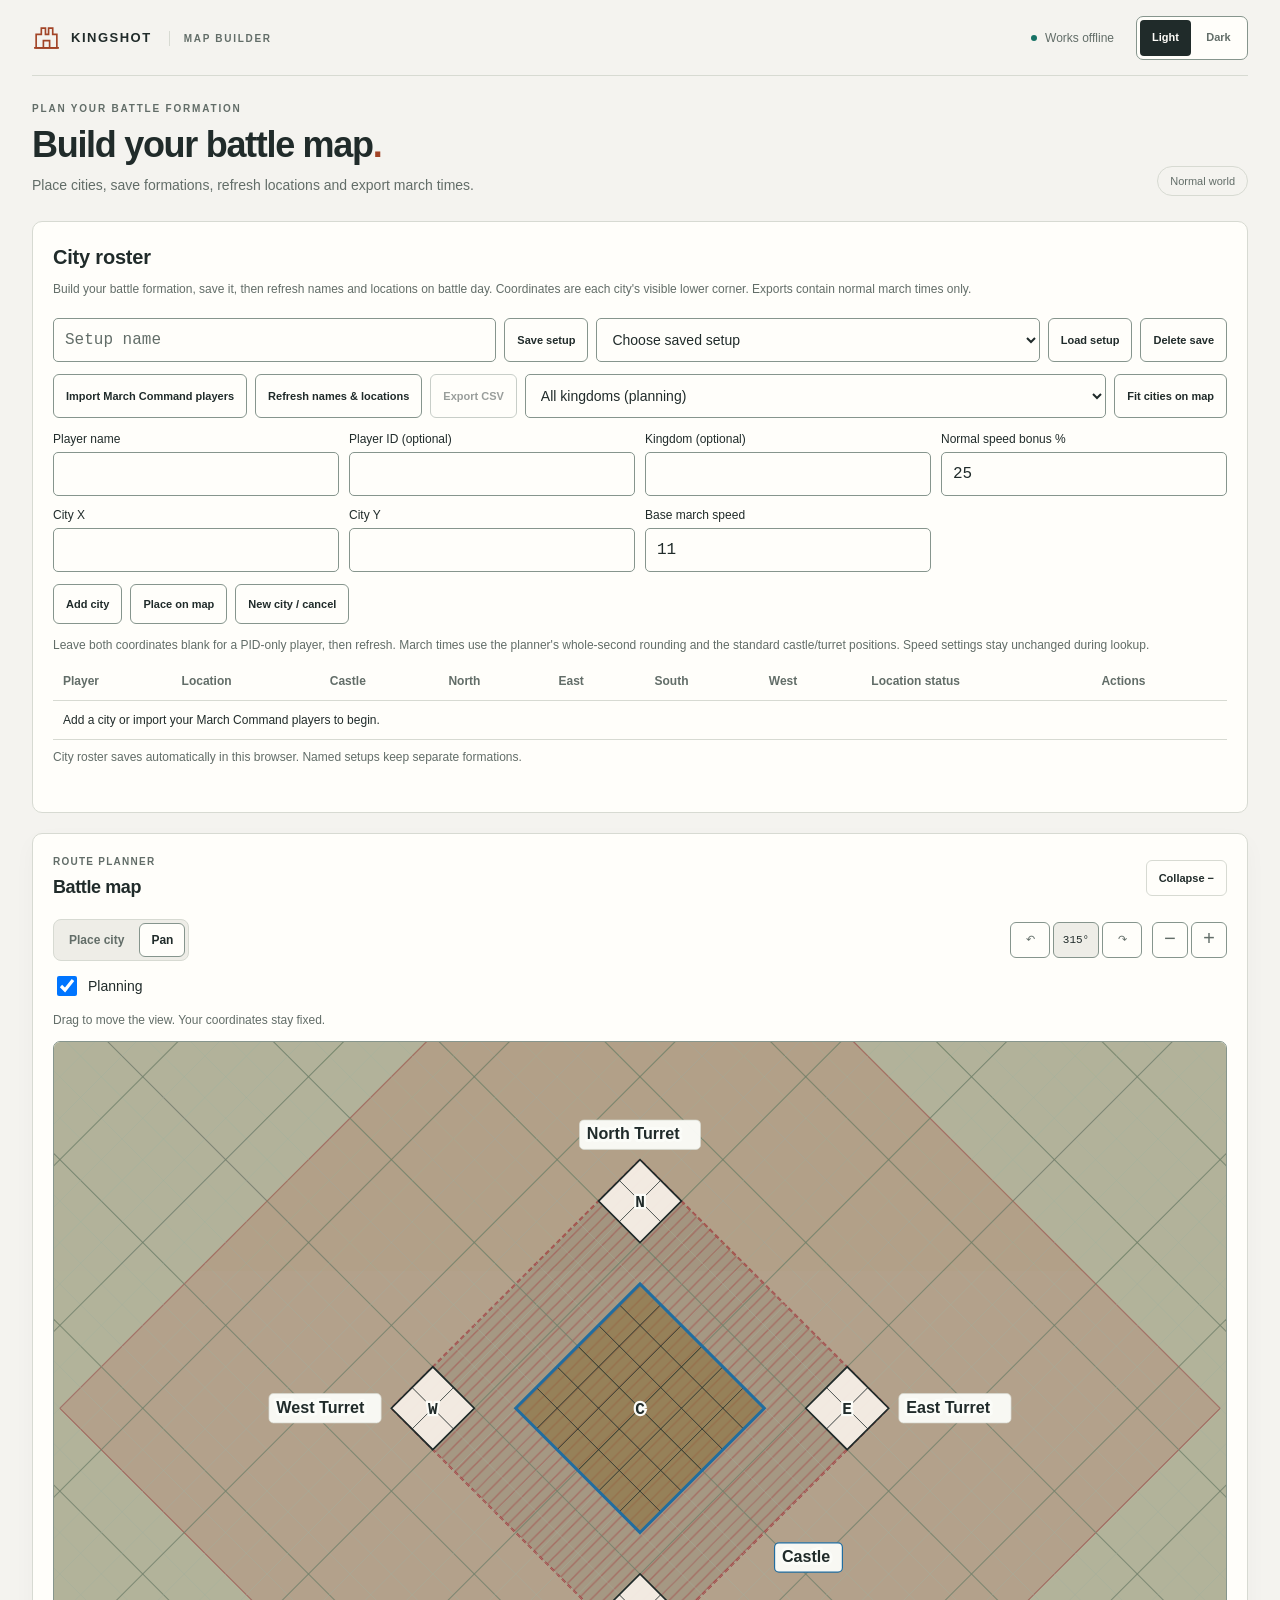
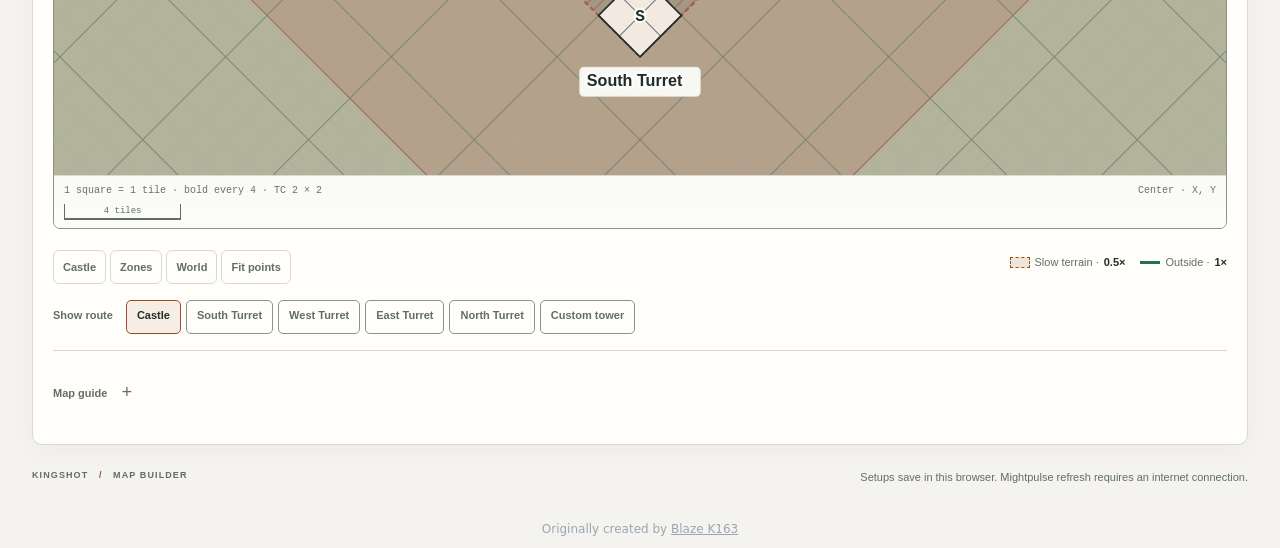
==== commit ba5df4e5: "Remove personal TC UI from Map Builder and focus map placement on roster cities" ====
--- a/map-builder/index.html
+++ b/map-builder/index.html
@@ -159,7 +159,7 @@
   <main id="main">
     <div class="intro"><div class="intro-copy"><div class="eyebrow">PLAN YOUR BATTLE FORMATION</div><h1>Build your battle map<span>.</span></h1><p>Place cities, save formations, refresh locations and export march times.</p></div><span class="world-tag">Normal world</span></div>
     <div class="workspace">
-      <aside class="controls" aria-label="Your TC position">
+      <aside class="controls" aria-label="Calculation inputs" hidden>
         <section class="control-section march-choice"><h2>March setup</h2><div class="choice-fields"><div class="field"><label for="march-action">March type</label><select id="march-action" aria-describedby="march-help"></select></div><div class="field"><label for="march-target" id="march-target-label">Target</label><select id="march-target" aria-describedby="march-help"></select></div></div><p id="march-help" class="hint"></p>
           <div id="auto-fields" class="conditional-fields" hidden><label class="check-label"><input id="auto-hunt" type="checkbox">Automatic hunting</label><p class="hint">Time to this target. Auto-hunt chooses targets as it runs.</p></div>
           <div id="boss-fields" class="conditional-fields" hidden><div class="field"><label for="boss-activity">Activity travel limit</label><select id="boss-activity" aria-describedby="boss-help"><option value="">No limit applied</option><option value="2940001">30-second activity cap</option></select></div><p id="boss-help" class="hint">Choose the travel limit for your world boss event.</p></div>
@@ -199,14 +199,14 @@
   <div class="map-heading"><div><div class="eyebrow">ROUTE PLANNER</div><h3 id="map-title">Battle map</h3></div><button id="map-collapse" type="button" aria-expanded="true" aria-controls="map-content">Collapse −</button></div>
   <div id="map-content">
     <div class="map-toolbar">
-      <div class="map-modes" role="group" aria-label="Map action"><button type="button" data-map-mode="town" aria-pressed="true">Place TC</button><button type="button" data-map-mode="custom" aria-pressed="false">Place target</button><button type="button" data-map-mode="pan" aria-pressed="false">Pan</button></div>
+      <div class="map-modes" role="group" aria-label="Map action"><button type="button" data-map-mode="town" aria-pressed="false" hidden>Place city</button><button type="button" id="builder-place-city">Place city</button><button type="button" data-map-mode="custom" aria-pressed="false">Place target</button><button type="button" data-map-mode="pan" aria-pressed="false">Pan</button></div>
       <div class="map-tools">
         <div class="map-rotation" role="group" aria-label="Map rotation"><button id="map-rotate-left" type="button" aria-label="Rotate map counterclockwise by 45 degrees" title="Rotate 45° counterclockwise">↶</button><button id="map-reset-rotation" type="button" aria-label="Reset map rotation to zero degrees" aria-describedby="map-angle" title="Reset rotation to 0°"><span id="map-angle">0°</span></button><button id="map-rotate-right" type="button" aria-label="Rotate map clockwise by 45 degrees" title="Rotate 45° clockwise">↷</button></div>
         <div class="map-zoom" role="group" aria-label="Map zoom"><button id="map-zoom-out" type="button" aria-label="Zoom out">−</button><button id="map-zoom-in" type="button" aria-label="Zoom in">+</button></div>
       </div>
     </div>
-    <div class="map-visibility" role="group" aria-label="Map layers" style="display:flex;gap:20px;flex-wrap:wrap;margin:12px 0"><label style="display:flex;align-items:center;gap:8px;cursor:pointer"><input id="map-show-town" type="checkbox" checked style="width:20px;min-height:20px">Your TC</label><label style="display:flex;align-items:center;gap:8px;cursor:pointer"><input id="map-show-planning" type="checkbox" checked style="width:20px;min-height:20px">Planning</label></div>
-    <p id="map-help" class="map-help">Tap to place your TC, or drag its four tiles to move it.</p>
+    <div class="map-visibility" role="group" aria-label="Map layers" style="display:flex;gap:20px;flex-wrap:wrap;margin:12px 0"><label style="display:flex;align-items:center;gap:8px;cursor:pointer"><input id="map-show-planning" type="checkbox" checked style="width:20px;min-height:20px">Planning</label></div>
+    <p id="map-help" class="map-help">Use Place city to choose a position, or Pan to move the map.</p>
     <div class="map-viewport">
       <svg id="march-map-svg" viewBox="0 0 800 500" tabindex="0" role="group" aria-label="Interactive battle map" aria-describedby="map-help map-keyboard-help">
         <title>Castle, turrets, your TC, and destination</title>
@@ -227,9 +227,9 @@
       <div class="map-zone-legend" aria-label="Map zones"><span><i class="zone-badlands"></i>Badlands</span><span><i class="zone-plains"></i>Plains</span><span><i class="zone-fertile"></i>Fertile Land</span><span><i class="zone-ruin"></i>Ruin</span><span><i class="zone-alert"></i>Alert zone</span><span><i class="zone-core"></i>Core · no TCs</span></div>
       <p>The amber shading and dashed border mark 0.5× terrain speed. Outside that border the factor is 1×, with no gradual slowdown. Dashed route sections use the same amber color.</p>
       <p>Thin outlines mark the live tracker's zones. The Ruin zone outline extends one tile beyond the slow-terrain border on its north and east sides. Alert and Core mark separate areas; they do not add another slowdown.</p>
-      <p>Your TC covers four tiles in a 2 × 2 square. All four tiles must stay outside the hatched castle core. Other live obstacles and temporary Alert-zone restrictions are not shown.</p>
+      <p>Planning markers are single squares. Actual cities occupy 2 × 2 tiles and must stay outside the hatched castle core. Other live obstacles and temporary Alert-zone restrictions are not shown.</p>
       <p>Drag your TC or target to move it. Select a destination to see its route. Use Pan to move the map, the curved arrows to rotate by 45°, and Fit points to bring every destination into view.</p>
-      <p>Map positions mark movement centers. TC fields use the visible lower corner; its center is one tile higher on both axes. Target fields follow the chosen coordinate reference.</p>
+      <p>City roster coordinates use the visible lower corner. Movement centers are one tile higher on both axes.</p>
       <p id="map-keyboard-help">Keyboard: arrow keys move the map cursor; Enter places the point. On a movable footprint, arrows move that point. Hold Shift for ten-tile steps. Escape cancels a drag. Coordinate fields also work without dragging.</p>
     </div></details>
     <p id="map-status" class="sr-only" role="status" aria-live="polite" aria-atomic="true"></p>
@@ -561,7 +561,8 @@
   let rotation = 315, rotationKey, collapsed = false, collapseKey;
   let invalidPlacement = null, cursorKind = 'town';
   let rosterCities = [];
-  let showTown = true, showPlanning = true;
+  const showTown = false;
+  let showPlanning = true;
   const visibilityKey = 'kingshot.planner.map-visibility.v1';
   function drawCities() {
     let layer = svg.querySelector('#roster-map-layer');
@@ -847,7 +848,7 @@
     $('map-selection').textContent = selected ? `Selected route: ${selected.name}${point(selected.to) ? `, center ${coords(selected.to)}` : ''}. ${summary(state.selectedTarget)}` : 'Choose a destination to inspect its route.';
   }
   function updateHint() {
-    $('map-help').textContent = mode === 'pan' ? 'Drag to move the view. Your coordinates stay fixed.' : mode === 'custom' ? `Tap to place ${name('custom').toLowerCase()}, or drag its footprint.` : 'Tap to place your TC, or drag its four tiles to move it.';
+    $('map-help').textContent = mode === 'pan' ? 'Drag to move the view. Your coordinates stay fixed.' : mode === 'custom' ? `Tap to place ${name('custom').toLowerCase()}, or drag its footprint.` : 'Tap to choose a city position, then save it in the city roster.';
   }
   function paint() {
     if (!initialized || collapsed) return;
@@ -916,7 +917,7 @@
     view = { x: center[0], y: center[1], scale: Math.min(20, (WIDTH - 150 * unit) / Math.max(1, maxA - minA), (HEIGHT - 130 * unit) / Math.max(1, maxB - minB)) };
     cursor = null; paint();
     const omitted = [state.from, ...activeKeys().map(key => state.destinations[key]?.to)].some(p => point(p) && !supported(p));
-    announce(omitted ? 'Fitted supported points. Some coordinates are outside the map range; their values are unchanged.' : 'Fitted the town and all valid destinations.');
+    announce(omitted ? 'Fitted supported points. Some coordinates are outside the map range; their values are unchanged.' : 'Fitted planning cities and all valid destinations.');
   }
   function commit(kind, center, snap = true) {
     if (!active(kind)) return false;
@@ -1077,11 +1078,10 @@
       const stored = localStorage.getItem(rotationKey);
       if (stored !== null && /^(0|45|90|135|180|225|270|315)$/.test(stored)) rotation = Number(stored);
     } catch (_) { /* Use the unrotated top-down view when storage is blocked. */ }
-    try { const saved=JSON.parse(localStorage.getItem(visibilityKey)||'null'); if(saved){showTown=saved.town!==false;showPlanning=saved.planning!==false;} } catch (_) {}
-    $('map-show-town').checked=showTown;
+    try { const saved=JSON.parse(localStorage.getItem(visibilityKey)||'null'); if(saved){showPlanning=saved.planning!==false;} } catch (_) {}
     $('map-show-planning').checked=showPlanning;
-    for(const id of ['map-show-town','map-show-planning']) $(id).addEventListener('change',()=>{
-      showTown=$('map-show-town').checked;showPlanning=$('map-show-planning').checked;
+    for(const id of ['map-show-planning']) $(id).addEventListener('change',()=>{
+      showPlanning=$('map-show-planning').checked;
       try { localStorage.setItem(visibilityKey,JSON.stringify({town:showTown,planning:showPlanning})); } catch (_) {}
       paint();announce('Map visibility updated. Saved cities and march times are unchanged.');
     });
@@ -1127,7 +1127,8 @@
     $('map-rotate-right')?.addEventListener('click', () => setRotation(rotation + 45));
     $('map-reset-rotation')?.addEventListener('click', () => setRotation(0));
     $('map-collapse').addEventListener('click',()=>setCollapsed(!collapsed));
-    initialized = true; setMode('town'); setCollapsed(collapsed,false); paint();
+    $('builder-place-city').addEventListener('click',()=>document.getElementById('city-place')?.click());
+    initialized = true; setMode('pan'); setCollapsed(collapsed,false); paint();
     if (typeof ResizeObserver === 'function') {
       resizeObserver = new ResizeObserver(() => { if (Math.abs(svg.getBoundingClientRect().width - lastWidth) > .5) paint(); });
       resizeObserver.observe(svg);
@@ -1499,7 +1500,12 @@
   });
   MarchMap.init({
     onPlace(kind, center) {
-      if (kind === 'town' && window.CityRoster?.placing()) return window.CityRoster.place(center);
+      if (kind === 'town') {
+        if (!window.CityRoster?.placing()) return false;
+        const result=window.CityRoster.place(center);
+        if(result)document.querySelector('[data-map-mode="pan"]').click();
+        return result;
+      }
       const prefix = kind === 'town' ? 'town' : customPrefix();
       const object = kind === 'town' ? catalog.targets.town : customObject();
       if (object.key === 'town') {
